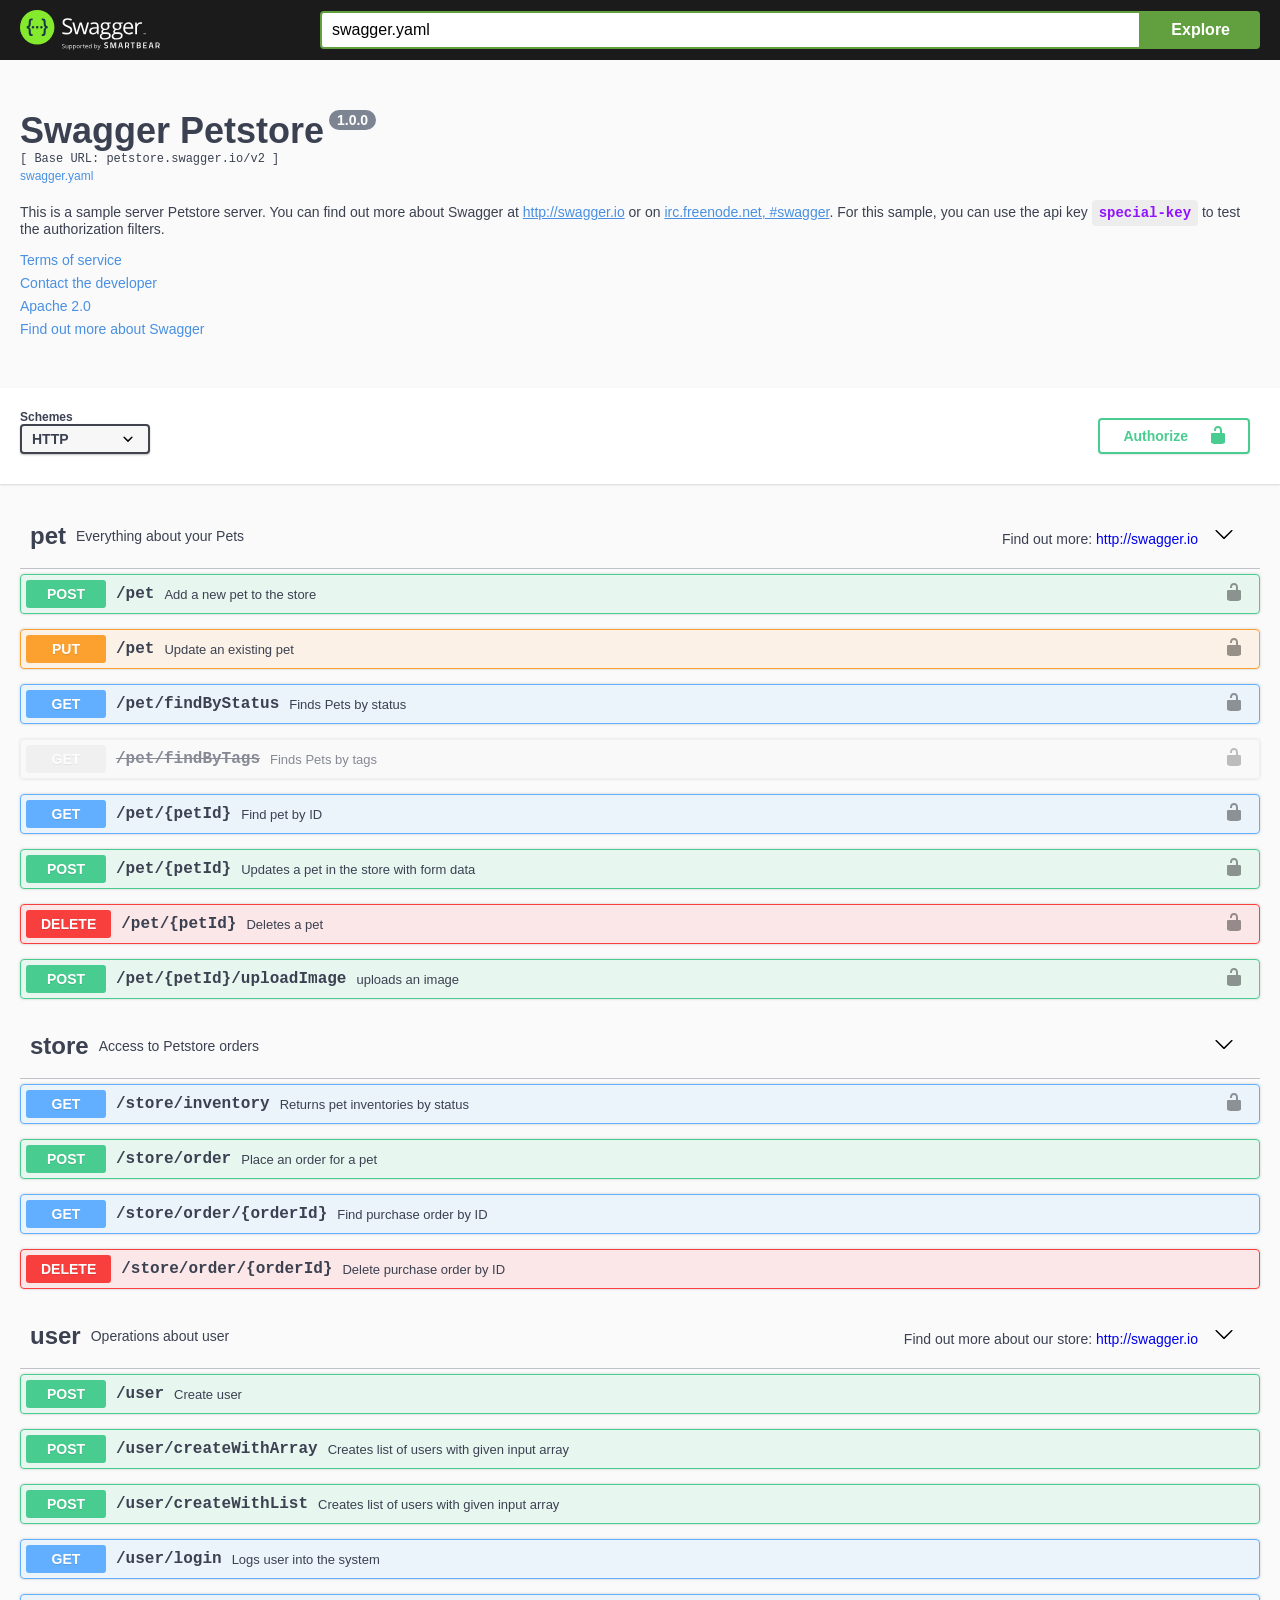
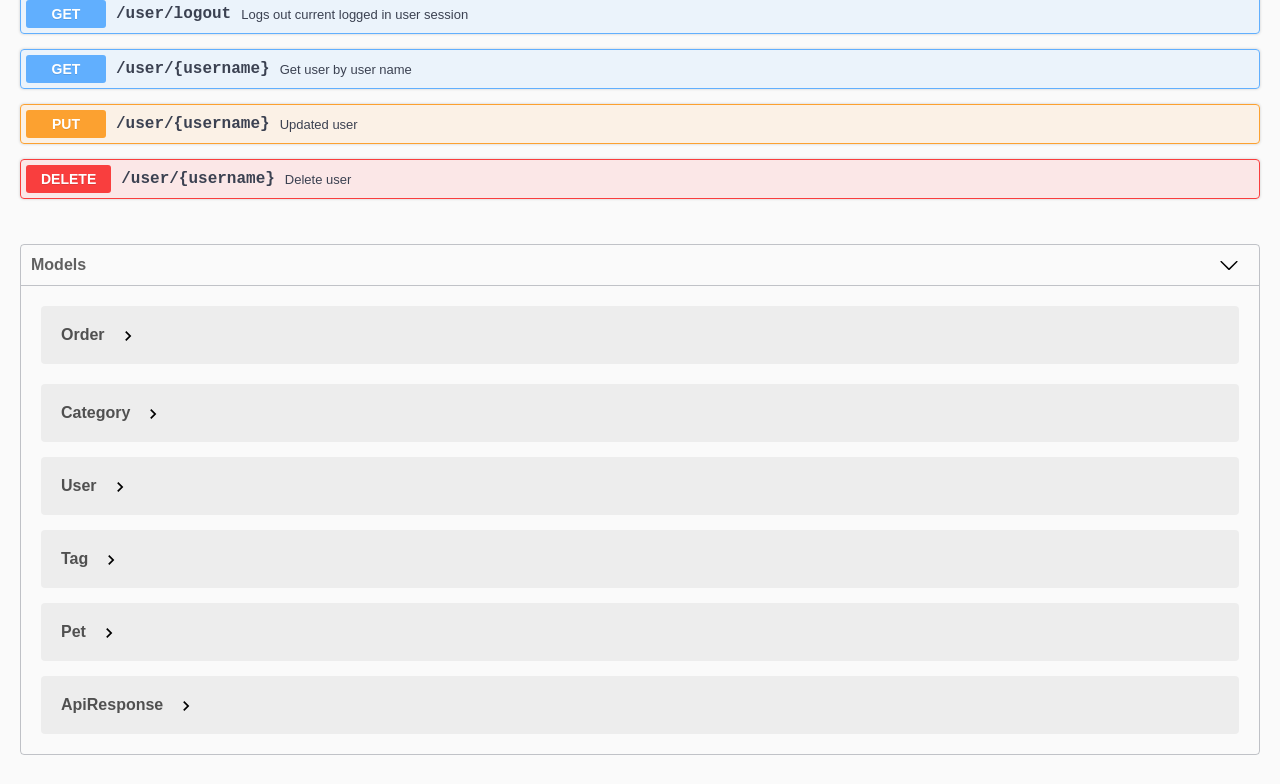
==== swagger.html @ 3924d094 "add Swagger" ====
<!-- HTML for static distribution bundle build -->
<!DOCTYPE html>
<html lang="ru">
  <head>
    <meta charset="UTF-8">
    <title>Experts Project API documentation</title>
    <link rel="stylesheet" type="text/css" href="./swagger/swagger-ui.css" >
    <link rel="icon" type="image/png" href="./swagger/favicon-32x32.png" sizes="32x32" />
    <link rel="icon" type="image/png" href="./swagger/favicon-16x16.png" sizes="16x16" />
    <style>
      html
      {
        box-sizing: border-box;
        overflow: -moz-scrollbars-vertical;
        overflow-y: scroll;
      }

      *,
      *:before,
      *:after
      {
        box-sizing: inherit;
      }

      body
      {
        margin:0;
        background: #fafafa;
      }
    </style>
  </head>

  <body>
    <div id="swagger-ui"></div>

    <script src="./swagger/swagger-ui-bundle.js"> </script>
    <script src="./swagger/swagger-ui-standalone-preset.js"> </script>
    <script>
    window.onload = function() {
      // Begin Swagger UI call region
      const ui = SwaggerUIBundle({
        url: "swagger.yaml",
        dom_id: '#swagger-ui',
        deepLinking: true,
        presets: [
          SwaggerUIBundle.presets.apis,
          SwaggerUIStandalonePreset
        ],
        plugins: [
          SwaggerUIBundle.plugins.DownloadUrl
        ],
        layout: "StandaloneLayout"
      })
      // End Swagger UI call region

      window.ui = ui
    }
  </script>
  </body>
</html>
---- swagger/swagger-ui.css ----
.swagger-ui{
  /*! normalize.css v7.0.0 | MIT License | github.com/necolas/normalize.css */font-family:sans-serif;color:#3b4151}.swagger-ui html{line-height:1.15;-ms-text-size-adjust:100%;-webkit-text-size-adjust:100%}.swagger-ui body{margin:0}.swagger-ui article,.swagger-ui aside,.swagger-ui footer,.swagger-ui header,.swagger-ui nav,.swagger-ui section{display:block}.swagger-ui h1{font-size:2em;margin:.67em 0}.swagger-ui figcaption,.swagger-ui figure,.swagger-ui main{display:block}.swagger-ui figure{margin:1em 40px}.swagger-ui hr{box-sizing:content-box;height:0;overflow:visible}.swagger-ui pre{font-family:monospace,monospace;font-size:1em}.swagger-ui a{background-color:transparent;-webkit-text-decoration-skip:objects}.swagger-ui abbr[title]{border-bottom:none;text-decoration:underline;-webkit-text-decoration:underline dotted;text-decoration:underline dotted}.swagger-ui b,.swagger-ui strong{font-weight:inherit;font-weight:bolder}.swagger-ui code,.swagger-ui kbd,.swagger-ui samp{font-family:monospace,monospace;font-size:1em}.swagger-ui dfn{font-style:italic}.swagger-ui mark{background-color:#ff0;color:#000}.swagger-ui small{font-size:80%}.swagger-ui sub,.swagger-ui sup{font-size:75%;line-height:0;position:relative;vertical-align:baseline}.swagger-ui sub{bottom:-.25em}.swagger-ui sup{top:-.5em}.swagger-ui audio,.swagger-ui video{display:inline-block}.swagger-ui audio:not([controls]){display:none;height:0}.swagger-ui img{border-style:none}.swagger-ui svg:not(:root){overflow:hidden}.swagger-ui button,.swagger-ui input,.swagger-ui optgroup,.swagger-ui select,.swagger-ui textarea{font-family:sans-serif;font-size:100%;line-height:1.15;margin:0}.swagger-ui button,.swagger-ui input{overflow:visible}.swagger-ui button,.swagger-ui select{text-transform:none}.swagger-ui [type=reset],.swagger-ui [type=submit],.swagger-ui button,.swagger-ui html [type=button]{-webkit-appearance:button}.swagger-ui [type=button]::-moz-focus-inner,.swagger-ui [type=reset]::-moz-focus-inner,.swagger-ui [type=submit]::-moz-focus-inner,.swagger-ui button::-moz-focus-inner{border-style:none;padding:0}.swagger-ui [type=button]:-moz-focusring,.swagger-ui [type=reset]:-moz-focusring,.swagger-ui [type=submit]:-moz-focusring,.swagger-ui button:-moz-focusring{outline:1px dotted ButtonText}.swagger-ui fieldset{padding:.35em .75em .625em}.swagger-ui legend{box-sizing:border-box;color:inherit;display:table;max-width:100%;padding:0;white-space:normal}.swagger-ui progress{display:inline-block;vertical-align:baseline}.swagger-ui textarea{overflow:auto}.swagger-ui [type=checkbox],.swagger-ui [type=radio]{box-sizing:border-box;padding:0}.swagger-ui [type=number]::-webkit-inner-spin-button,.swagger-ui [type=number]::-webkit-outer-spin-button{height:auto}.swagger-ui [type=search]{-webkit-appearance:textfield;outline-offset:-2px}.swagger-ui [type=search]::-webkit-search-cancel-button,.swagger-ui [type=search]::-webkit-search-decoration{-webkit-appearance:none}.swagger-ui ::-webkit-file-upload-button{-webkit-appearance:button;font:inherit}.swagger-ui details,.swagger-ui menu{display:block}.swagger-ui summary{display:list-item}.swagger-ui canvas{display:inline-block}.swagger-ui template{display:none}.swagger-ui [hidden]{display:none}.swagger-ui .debug *{outline:1px solid gold}.swagger-ui .debug-white *{outline:1px solid #fff}.swagger-ui .debug-black *{outline:1px solid #000}.swagger-ui .debug-grid{background:transparent url([data-uri]) repeat 0 0}.swagger-ui .debug-grid-16{background:transparent url([data-uri]) repeat 0 0}.swagger-ui .debug-grid-8-solid{background:#fff url([data-uri]) repeat 0 0}.swagger-ui .debug-grid-16-solid{background:#fff url([data-uri]) repeat 0 0}.swagger-ui .border-box,.swagger-ui a,.swagger-ui article,.swagger-ui body,.swagger-ui code,.swagger-ui dd,.swagger-ui div,.swagger-ui dl,.swagger-ui dt,.swagger-ui fieldset,.swagger-ui footer,.swagger-ui form,.swagger-ui h1,.swagger-ui h2,.swagger-ui h3,.swagger-ui h4,.swagger-ui h5,.swagger-ui h6,.swagger-ui header,.swagger-ui html,.swagger-ui input[type=email],.swagger-ui input[type=number],.swagger-ui input[type=password],.swagger-ui input[type=tel],.swagger-ui input[type=text],.swagger-ui input[type=url],.swagger-ui legend,.swagger-ui li,.swagger-ui main,.swagger-ui ol,.swagger-ui p,.swagger-ui pre,.swagger-ui section,.swagger-ui table,.swagger-ui td,.swagger-ui textarea,.swagger-ui th,.swagger-ui tr,.swagger-ui ul{box-sizing:border-box}.swagger-ui .aspect-ratio{height:0;position:relative}.swagger-ui .aspect-ratio--16x9{padding-bottom:56.25%}.swagger-ui .aspect-ratio--9x16{padding-bottom:177.77%}.swagger-ui .aspect-ratio--4x3{padding-bottom:75%}.swagger-ui .aspect-ratio--3x4{padding-bottom:133.33%}.swagger-ui .aspect-ratio--6x4{padding-bottom:66.6%}.swagger-ui .aspect-ratio--4x6{padding-bottom:150%}.swagger-ui .aspect-ratio--8x5{padding-bottom:62.5%}.swagger-ui .aspect-ratio--5x8{padding-bottom:160%}.swagger-ui .aspect-ratio--7x5{padding-bottom:71.42%}.swagger-ui .aspect-ratio--5x7{padding-bottom:140%}.swagger-ui .aspect-ratio--1x1{padding-bottom:100%}.swagger-ui .aspect-ratio--object{position:absolute;top:0;right:0;bottom:0;left:0;width:100%;height:100%;z-index:100}@media screen and (min-width:30em){.swagger-ui .aspect-ratio-ns{height:0;position:relative}.swagger-ui .aspect-ratio--16x9-ns{padding-bottom:56.25%}.swagger-ui .aspect-ratio--9x16-ns{padding-bottom:177.77%}.swagger-ui .aspect-ratio--4x3-ns{padding-bottom:75%}.swagger-ui .aspect-ratio--3x4-ns{padding-bottom:133.33%}.swagger-ui .aspect-ratio--6x4-ns{padding-bottom:66.6%}.swagger-ui .aspect-ratio--4x6-ns{padding-bottom:150%}.swagger-ui .aspect-ratio--8x5-ns{padding-bottom:62.5%}.swagger-ui .aspect-ratio--5x8-ns{padding-bottom:160%}.swagger-ui .aspect-ratio--7x5-ns{padding-bottom:71.42%}.swagger-ui .aspect-ratio--5x7-ns{padding-bottom:140%}.swagger-ui .aspect-ratio--1x1-ns{padding-bottom:100%}.swagger-ui .aspect-ratio--object-ns{position:absolute;top:0;right:0;bottom:0;left:0;width:100%;height:100%;z-index:100}}@media screen and (min-width:30em) and (max-width:60em){.swagger-ui .aspect-ratio-m{height:0;position:relative}.swagger-ui .aspect-ratio--16x9-m{padding-bottom:56.25%}.swagger-ui .aspect-ratio--9x16-m{padding-bottom:177.77%}.swagger-ui .aspect-ratio--4x3-m{padding-bottom:75%}.swagger-ui .aspect-ratio--3x4-m{padding-bottom:133.33%}.swagger-ui .aspect-ratio--6x4-m{padding-bottom:66.6%}.swagger-ui .aspect-ratio--4x6-m{padding-bottom:150%}.swagger-ui .aspect-ratio--8x5-m{padding-bottom:62.5%}.swagger-ui .aspect-ratio--5x8-m{padding-bottom:160%}.swagger-ui .aspect-ratio--7x5-m{padding-bottom:71.42%}.swagger-ui .aspect-ratio--5x7-m{padding-bottom:140%}.swagger-ui .aspect-ratio--1x1-m{padding-bottom:100%}.swagger-ui .aspect-ratio--object-m{position:absolute;top:0;right:0;bottom:0;left:0;width:100%;height:100%;z-index:100}}@media screen and (min-width:60em){.swagger-ui .aspect-ratio-l{height:0;position:relative}.swagger-ui .aspect-ratio--16x9-l{padding-bottom:56.25%}.swagger-ui .aspect-ratio--9x16-l{padding-bottom:177.77%}.swagger-ui .aspect-ratio--4x3-l{padding-bottom:75%}.swagger-ui .aspect-ratio--3x4-l{padding-bottom:133.33%}.swagger-ui .aspect-ratio--6x4-l{padding-bottom:66.6%}.swagger-ui .aspect-ratio--4x6-l{padding-bottom:150%}.swagger-ui .aspect-ratio--8x5-l{padding-bottom:62.5%}.swagger-ui .aspect-ratio--5x8-l{padding-bottom:160%}.swagger-ui .aspect-ratio--7x5-l{padding-bottom:71.42%}.swagger-ui .aspect-ratio--5x7-l{padding-bottom:140%}.swagger-ui .aspect-ratio--1x1-l{padding-bottom:100%}.swagger-ui .aspect-ratio--object-l{position:absolute;top:0;right:0;bottom:0;left:0;width:100%;height:100%;z-index:100}}.swagger-ui img{max-width:100%}.swagger-ui .cover{background-size:cover!important}.swagger-ui .contain{background-size:contain!important}@media screen and (min-width:30em){.swagger-ui .cover-ns{background-size:cover!important}.swagger-ui .contain-ns{background-size:contain!important}}@media screen and (min-width:30em) and (max-width:60em){.swagger-ui .cover-m{background-size:cover!important}.swagger-ui .contain-m{background-size:contain!important}}@media screen and (min-width:60em){.swagger-ui .cover-l{background-size:cover!important}.swagger-ui .contain-l{background-size:contain!important}}.swagger-ui .bg-center{background-repeat:no-repeat;background-position:50%}.swagger-ui .bg-top{background-repeat:no-repeat;background-position:top}.swagger-ui .bg-right{background-repeat:no-repeat;background-position:100%}.swagger-ui .bg-bottom{background-repeat:no-repeat;background-position:bottom}.swagger-ui .bg-left{background-repeat:no-repeat;background-position:0}@media screen and (min-width:30em){.swagger-ui .bg-center-ns{background-repeat:no-repeat;background-position:50%}.swagger-ui .bg-top-ns{background-repeat:no-repeat;background-position:top}.swagger-ui .bg-right-ns{background-repeat:no-repeat;background-position:100%}.swagger-ui .bg-bottom-ns{background-repeat:no-repeat;background-position:bottom}.swagger-ui .bg-left-ns{background-repeat:no-repeat;background-position:0}}@media screen and (min-width:30em) and (max-width:60em){.swagger-ui .bg-center-m{background-repeat:no-repeat;background-position:50%}.swagger-ui .bg-top-m{background-repeat:no-repeat;background-position:top}.swagger-ui .bg-right-m{background-repeat:no-repeat;background-position:100%}.swagger-ui .bg-bottom-m{background-repeat:no-repeat;background-position:bottom}.swagger-ui .bg-left-m{background-repeat:no-repeat;background-position:0}}@media screen and (min-width:60em){.swagger-ui .bg-center-l{background-repeat:no-repeat;background-position:50%}.swagger-ui .bg-top-l{background-repeat:no-repeat;background-position:top}.swagger-ui .bg-right-l{background-repeat:no-repeat;background-position:100%}.swagger-ui .bg-bottom-l{background-repeat:no-repeat;background-position:bottom}.swagger-ui .bg-left-l{background-repeat:no-repeat;background-position:0}}.swagger-ui .outline{outline:1px solid}.swagger-ui .outline-transparent{outline:1px solid transparent}.swagger-ui .outline-0{outline:0}@media screen and (min-width:30em){.swagger-ui .outline-ns{outline:1px solid}.swagger-ui .outline-transparent-ns{outline:1px solid transparent}.swagger-ui .outline-0-ns{outline:0}}@media screen and (min-width:30em) and (max-width:60em){.swagger-ui .outline-m{outline:1px solid}.swagger-ui .outline-transparent-m{outline:1px solid transparent}.swagger-ui .outline-0-m{outline:0}}@media screen and (min-width:60em){.swagger-ui .outline-l{outline:1px solid}.swagger-ui .outline-transparent-l{outline:1px solid transparent}.swagger-ui .outline-0-l{outline:0}}.swagger-ui .ba{border-style:solid;border-width:1px}.swagger-ui .bt{border-top-style:solid;border-top-width:1px}.swagger-ui .br{border-right-style:solid;border-right-width:1px}.swagger-ui .bb{border-bottom-style:solid;border-bottom-width:1px}.swagger-ui .bl{border-left-style:solid;border-left-width:1px}.swagger-ui .bn{border-style:none;border-width:0}@media screen and (min-width:30em){.swagger-ui .ba-ns{border-style:solid;border-width:1px}.swagger-ui .bt-ns{border-top-style:solid;border-top-width:1px}.swagger-ui .br-ns{border-right-style:solid;border-right-width:1px}.swagger-ui .bb-ns{border-bottom-style:solid;border-bottom-width:1px}.swagger-ui .bl-ns{border-left-style:solid;border-left-width:1px}.swagger-ui .bn-ns{border-style:none;border-width:0}}@media screen and (min-width:30em) and (max-width:60em){.swagger-ui .ba-m{border-style:solid;border-width:1px}.swagger-ui .bt-m{border-top-style:solid;border-top-width:1px}.swagger-ui .br-m{border-right-style:solid;border-right-width:1px}.swagger-ui .bb-m{border-bottom-style:solid;border-bottom-width:1px}.swagger-ui .bl-m{border-left-style:solid;border-left-width:1px}.swagger-ui .bn-m{border-style:none;border-width:0}}@media screen and (min-width:60em){.swagger-ui .ba-l{border-style:solid;border-width:1px}.swagger-ui .bt-l{border-top-style:solid;border-top-width:1px}.swagger-ui .br-l{border-right-style:solid;border-right-width:1px}.swagger-ui .bb-l{border-bottom-style:solid;border-bottom-width:1px}.swagger-ui .bl-l{border-left-style:solid;border-left-width:1px}.swagger-ui .bn-l{border-style:none;border-width:0}}.swagger-ui .b--black{border-color:#000}.swagger-ui .b--near-black{border-color:#111}.swagger-ui .b--dark-gray{border-color:#333}.swagger-ui .b--mid-gray{border-color:#555}.swagger-ui .b--gray{border-color:#777}.swagger-ui .b--silver{border-color:#999}.swagger-ui .b--light-silver{border-color:#aaa}.swagger-ui .b--moon-gray{border-color:#ccc}.swagger-ui .b--light-gray{border-color:#eee}.swagger-ui .b--near-white{border-color:#f4f4f4}.swagger-ui .b--white{border-color:#fff}.swagger-ui .b--white-90{border-color:hsla(0,0%,100%,.9)}.swagger-ui .b--white-80{border-color:hsla(0,0%,100%,.8)}.swagger-ui .b--white-70{border-color:hsla(0,0%,100%,.7)}.swagger-ui .b--white-60{border-color:hsla(0,0%,100%,.6)}.swagger-ui .b--white-50{border-color:hsla(0,0%,100%,.5)}.swagger-ui .b--white-40{border-color:hsla(0,0%,100%,.4)}.swagger-ui .b--white-30{border-color:hsla(0,0%,100%,.3)}.swagger-ui .b--white-20{border-color:hsla(0,0%,100%,.2)}.swagger-ui .b--white-10{border-color:hsla(0,0%,100%,.1)}.swagger-ui .b--white-05{border-color:hsla(0,0%,100%,.05)}.swagger-ui .b--white-025{border-color:hsla(0,0%,100%,.025)}.swagger-ui .b--white-0125{border-color:hsla(0,0%,100%,.0125)}.swagger-ui .b--black-90{border-color:rgba(0,0,0,.9)}.swagger-ui .b--black-80{border-color:rgba(0,0,0,.8)}.swagger-ui .b--black-70{border-color:rgba(0,0,0,.7)}.swagger-ui .b--black-60{border-color:rgba(0,0,0,.6)}.swagger-ui .b--black-50{border-color:rgba(0,0,0,.5)}.swagger-ui .b--black-40{border-color:rgba(0,0,0,.4)}.swagger-ui .b--black-30{border-color:rgba(0,0,0,.3)}.swagger-ui .b--black-20{border-color:rgba(0,0,0,.2)}.swagger-ui .b--black-10{border-color:rgba(0,0,0,.1)}.swagger-ui .b--black-05{border-color:rgba(0,0,0,.05)}.swagger-ui .b--black-025{border-color:rgba(0,0,0,.025)}.swagger-ui .b--black-0125{border-color:rgba(0,0,0,.0125)}.swagger-ui .b--dark-red{border-color:#e7040f}.swagger-ui .b--red{border-color:#ff4136}.swagger-ui .b--light-red{border-color:#ff725c}.swagger-ui .b--orange{border-color:#ff6300}.swagger-ui .b--gold{border-color:#ffb700}.swagger-ui .b--yellow{border-color:gold}.swagger-ui .b--light-yellow{border-color:#fbf1a9}.swagger-ui .b--purple{border-color:#5e2ca5}.swagger-ui .b--light-purple{border-color:#a463f2}.swagger-ui .b--dark-pink{border-color:#d5008f}.swagger-ui .b--hot-pink{border-color:#ff41b4}.swagger-ui .b--pink{border-color:#ff80cc}.swagger-ui .b--light-pink{border-color:#ffa3d7}.swagger-ui .b--dark-green{border-color:#137752}.swagger-ui .b--green{border-color:#19a974}.swagger-ui .b--light-green{border-color:#9eebcf}.swagger-ui .b--navy{border-color:#001b44}.swagger-ui .b--dark-blue{border-color:#00449e}.swagger-ui .b--blue{border-color:#357edd}.swagger-ui .b--light-blue{border-color:#96ccff}.swagger-ui .b--lightest-blue{border-color:#cdecff}.swagger-ui .b--washed-blue{border-color:#f6fffe}.swagger-ui .b--washed-green{border-color:#e8fdf5}.swagger-ui .b--washed-yellow{border-color:#fffceb}.swagger-ui .b--washed-red{border-color:#ffdfdf}.swagger-ui .b--transparent{border-color:transparent}.swagger-ui .b--inherit{border-color:inherit}.swagger-ui .br0{border-radius:0}.swagger-ui .br1{border-radius:.125rem}.swagger-ui .br2{border-radius:.25rem}.swagger-ui .br3{border-radius:.5rem}.swagger-ui .br4{border-radius:1rem}.swagger-ui .br-100{border-radius:100%}.swagger-ui .br-pill{border-radius:9999px}.swagger-ui .br--bottom{border-top-left-radius:0;border-top-right-radius:0}.swagger-ui .br--top{border-bottom-left-radius:0;border-bottom-right-radius:0}.swagger-ui .br--right{border-top-left-radius:0;border-bottom-left-radius:0}.swagger-ui .br--left{border-top-right-radius:0;border-bottom-right-radius:0}@media screen and (min-width:30em){.swagger-ui .br0-ns{border-radius:0}.swagger-ui .br1-ns{border-radius:.125rem}.swagger-ui .br2-ns{border-radius:.25rem}.swagger-ui .br3-ns{border-radius:.5rem}.swagger-ui .br4-ns{border-radius:1rem}.swagger-ui .br-100-ns{border-radius:100%}.swagger-ui .br-pill-ns{border-radius:9999px}.swagger-ui .br--bottom-ns{border-top-left-radius:0;border-top-right-radius:0}.swagger-ui .br--top-ns{border-bottom-left-radius:0;border-bottom-right-radius:0}.swagger-ui .br--right-ns{border-top-left-radius:0;border-bottom-left-radius:0}.swagger-ui .br--left-ns{border-top-right-radius:0;border-bottom-right-radius:0}}@media screen and (min-width:30em) and (max-width:60em){.swagger-ui .br0-m{border-radius:0}.swagger-ui .br1-m{border-radius:.125rem}.swagger-ui .br2-m{border-radius:.25rem}.swagger-ui .br3-m{border-radius:.5rem}.swagger-ui .br4-m{border-radius:1rem}.swagger-ui .br-100-m{border-radius:100%}.swagger-ui .br-pill-m{border-radius:9999px}.swagger-ui .br--bottom-m{border-top-left-radius:0;border-top-right-radius:0}.swagger-ui .br--top-m{border-bottom-left-radius:0;border-bottom-right-radius:0}.swagger-ui .br--right-m{border-top-left-radius:0;border-bottom-left-radius:0}.swagger-ui .br--left-m{border-top-right-radius:0;border-bottom-right-radius:0}}@media screen and (min-width:60em){.swagger-ui .br0-l{border-radius:0}.swagger-ui .br1-l{border-radius:.125rem}.swagger-ui .br2-l{border-radius:.25rem}.swagger-ui .br3-l{border-radius:.5rem}.swagger-ui .br4-l{border-radius:1rem}.swagger-ui .br-100-l{border-radius:100%}.swagger-ui .br-pill-l{border-radius:9999px}.swagger-ui .br--bottom-l{border-top-left-radius:0;border-top-right-radius:0}.swagger-ui .br--top-l{border-bottom-left-radius:0;border-bottom-right-radius:0}.swagger-ui .br--right-l{border-top-left-radius:0;border-bottom-left-radius:0}.swagger-ui .br--left-l{border-top-right-radius:0;border-bottom-right-radius:0}}.swagger-ui .b--dotted{border-style:dotted}.swagger-ui .b--dashed{border-style:dashed}.swagger-ui .b--solid{border-style:solid}.swagger-ui .b--none{border-style:none}@media screen and (min-width:30em){.swagger-ui .b--dotted-ns{border-style:dotted}.swagger-ui .b--dashed-ns{border-style:dashed}.swagger-ui .b--solid-ns{border-style:solid}.swagger-ui .b--none-ns{border-style:none}}@media screen and (min-width:30em) and (max-width:60em){.swagger-ui .b--dotted-m{border-style:dotted}.swagger-ui .b--dashed-m{border-style:dashed}.swagger-ui .b--solid-m{border-style:solid}.swagger-ui .b--none-m{border-style:none}}@media screen and (min-width:60em){.swagger-ui .b--dotted-l{border-style:dotted}.swagger-ui .b--dashed-l{border-style:dashed}.swagger-ui .b--solid-l{border-style:solid}.swagger-ui .b--none-l{border-style:none}}.swagger-ui .bw0{border-width:0}.swagger-ui .bw1{border-width:.125rem}.swagger-ui .bw2{border-width:.25rem}.swagger-ui .bw3{border-width:.5rem}.swagger-ui .bw4{border-width:1rem}.swagger-ui .bw5{border-width:2rem}.swagger-ui .bt-0{border-top-width:0}.swagger-ui .br-0{border-right-width:0}.swagger-ui .bb-0{border-bottom-width:0}.swagger-ui .bl-0{border-left-width:0}@media screen and (min-width:30em){.swagger-ui .bw0-ns{border-width:0}.swagger-ui .bw1-ns{border-width:.125rem}.swagger-ui .bw2-ns{border-width:.25rem}.swagger-ui .bw3-ns{border-width:.5rem}.swagger-ui .bw4-ns{border-width:1rem}.swagger-ui .bw5-ns{border-width:2rem}.swagger-ui .bt-0-ns{border-top-width:0}.swagger-ui .br-0-ns{border-right-width:0}.swagger-ui .bb-0-ns{border-bottom-width:0}.swagger-ui .bl-0-ns{border-left-width:0}}@media screen and (min-width:30em) and (max-width:60em){.swagger-ui .bw0-m{border-width:0}.swagger-ui .bw1-m{border-width:.125rem}.swagger-ui .bw2-m{border-width:.25rem}.swagger-ui .bw3-m{border-width:.5rem}.swagger-ui .bw4-m{border-width:1rem}.swagger-ui .bw5-m{border-width:2rem}.swagger-ui .bt-0-m{border-top-width:0}.swagger-ui .br-0-m{border-right-width:0}.swagger-ui .bb-0-m{border-bottom-width:0}.swagger-ui .bl-0-m{border-left-width:0}}@media screen and (min-width:60em){.swagger-ui .bw0-l{border-width:0}.swagger-ui .bw1-l{border-width:.125rem}.swagger-ui .bw2-l{border-width:.25rem}.swagger-ui .bw3-l{border-width:.5rem}.swagger-ui .bw4-l{border-width:1rem}.swagger-ui .bw5-l{border-width:2rem}.swagger-ui .bt-0-l{border-top-width:0}.swagger-ui .br-0-l{border-right-width:0}.swagger-ui .bb-0-l{border-bottom-width:0}.swagger-ui .bl-0-l{border-left-width:0}}.swagger-ui .shadow-1{box-shadow:0 0 4px 2px rgba(0,0,0,.2)}.swagger-ui .shadow-2{box-shadow:0 0 8px 2px rgba(0,0,0,.2)}.swagger-ui .shadow-3{box-shadow:2px 2px 4px 2px rgba(0,0,0,.2)}.swagger-ui .shadow-4{box-shadow:2px 2px 8px 0 rgba(0,0,0,.2)}.swagger-ui .shadow-5{box-shadow:4px 4px 8px 0 rgba(0,0,0,.2)}@media screen and (min-width:30em){.swagger-ui .shadow-1-ns{box-shadow:0 0 4px 2px rgba(0,0,0,.2)}.swagger-ui .shadow-2-ns{box-shadow:0 0 8px 2px rgba(0,0,0,.2)}.swagger-ui .shadow-3-ns{box-shadow:2px 2px 4px 2px rgba(0,0,0,.2)}.swagger-ui .shadow-4-ns{box-shadow:2px 2px 8px 0 rgba(0,0,0,.2)}.swagger-ui .shadow-5-ns{box-shadow:4px 4px 8px 0 rgba(0,0,0,.2)}}@media screen and (min-width:30em) and (max-width:60em){.swagger-ui .shadow-1-m{box-shadow:0 0 4px 2px rgba(0,0,0,.2)}.swagger-ui .shadow-2-m{box-shadow:0 0 8px 2px rgba(0,0,0,.2)}.swagger-ui .shadow-3-m{box-shadow:2px 2px 4px 2px rgba(0,0,0,.2)}.swagger-ui .shadow-4-m{box-shadow:2px 2px 8px 0 rgba(0,0,0,.2)}.swagger-ui .shadow-5-m{box-shadow:4px 4px 8px 0 rgba(0,0,0,.2)}}@media screen and (min-width:60em){.swagger-ui .shadow-1-l{box-shadow:0 0 4px 2px rgba(0,0,0,.2)}.swagger-ui .shadow-2-l{box-shadow:0 0 8px 2px rgba(0,0,0,.2)}.swagger-ui .shadow-3-l{box-shadow:2px 2px 4px 2px rgba(0,0,0,.2)}.swagger-ui .shadow-4-l{box-shadow:2px 2px 8px 0 rgba(0,0,0,.2)}.swagger-ui .shadow-5-l{box-shadow:4px 4px 8px 0 rgba(0,0,0,.2)}}.swagger-ui .pre{overflow-x:auto;overflow-y:hidden;overflow:scroll}.swagger-ui .top-0{top:0}.swagger-ui .right-0{right:0}.swagger-ui .bottom-0{bottom:0}.swagger-ui .left-0{left:0}.swagger-ui .top-1{top:1rem}.swagger-ui .right-1{right:1rem}.swagger-ui .bottom-1{bottom:1rem}.swagger-ui .left-1{left:1rem}.swagger-ui .top-2{top:2rem}.swagger-ui .right-2{right:2rem}.swagger-ui .bottom-2{bottom:2rem}.swagger-ui .left-2{left:2rem}.swagger-ui .top--1{top:-1rem}.swagger-ui .right--1{right:-1rem}.swagger-ui .bottom--1{bottom:-1rem}.swagger-ui .left--1{left:-1rem}.swagger-ui .top--2{top:-2rem}.swagger-ui .right--2{right:-2rem}.swagger-ui .bottom--2{bottom:-2rem}.swagger-ui .left--2{left:-2rem}.swagger-ui .absolute--fill{top:0;right:0;bottom:0;left:0}@media screen and (min-width:30em){.swagger-ui .top-0-ns{top:0}.swagger-ui .left-0-ns{left:0}.swagger-ui .right-0-ns{right:0}.swagger-ui .bottom-0-ns{bottom:0}.swagger-ui .top-1-ns{top:1rem}.swagger-ui .left-1-ns{left:1rem}.swagger-ui .right-1-ns{right:1rem}.swagger-ui .bottom-1-ns{bottom:1rem}.swagger-ui .top-2-ns{top:2rem}.swagger-ui .left-2-ns{left:2rem}.swagger-ui .right-2-ns{right:2rem}.swagger-ui .bottom-2-ns{bottom:2rem}.swagger-ui .top--1-ns{top:-1rem}.swagger-ui .right--1-ns{right:-1rem}.swagger-ui .bottom--1-ns{bottom:-1rem}.swagger-ui .left--1-ns{left:-1rem}.swagger-ui .top--2-ns{top:-2rem}.swagger-ui .right--2-ns{right:-2rem}.swagger-ui .bottom--2-ns{bottom:-2rem}.swagger-ui .left--2-ns{left:-2rem}.swagger-ui .absolute--fill-ns{top:0;right:0;bottom:0;left:0}}@media screen and (min-width:30em) and (max-width:60em){.swagger-ui .top-0-m{top:0}.swagger-ui .left-0-m{left:0}.swagger-ui .right-0-m{right:0}.swagger-ui .bottom-0-m{bottom:0}.swagger-ui .top-1-m{top:1rem}.swagger-ui .left-1-m{left:1rem}.swagger-ui .right-1-m{right:1rem}.swagger-ui .bottom-1-m{bottom:1rem}.swagger-ui .top-2-m{top:2rem}.swagger-ui .left-2-m{left:2rem}.swagger-ui .right-2-m{right:2rem}.swagger-ui .bottom-2-m{bottom:2rem}.swagger-ui .top--1-m{top:-1rem}.swagger-ui .right--1-m{right:-1rem}.swagger-ui .bottom--1-m{bottom:-1rem}.swagger-ui .left--1-m{left:-1rem}.swagger-ui .top--2-m{top:-2rem}.swagger-ui .right--2-m{right:-2rem}.swagger-ui .bottom--2-m{bottom:-2rem}.swagger-ui .left--2-m{left:-2rem}.swagger-ui .absolute--fill-m{top:0;right:0;bottom:0;left:0}}@media screen and (min-width:60em){.swagger-ui .top-0-l{top:0}.swagger-ui .left-0-l{left:0}.swagger-ui .right-0-l{right:0}.swagger-ui .bottom-0-l{bottom:0}.swagger-ui .top-1-l{top:1rem}.swagger-ui .left-1-l{left:1rem}.swagger-ui .right-1-l{right:1rem}.swagger-ui .bottom-1-l{bottom:1rem}.swagger-ui .top-2-l{top:2rem}.swagger-ui .left-2-l{left:2rem}.swagger-ui .right-2-l{right:2rem}.swagger-ui .bottom-2-l{bottom:2rem}.swagger-ui .top--1-l{top:-1rem}.swagger-ui .right--1-l{right:-1rem}.swagger-ui .bottom--1-l{bottom:-1rem}.swagger-ui .left--1-l{left:-1rem}.swagger-ui .top--2-l{top:-2rem}.swagger-ui .right--2-l{right:-2rem}.swagger-ui .bottom--2-l{bottom:-2rem}.swagger-ui .left--2-l{left:-2rem}.swagger-ui .absolute--fill-l{top:0;right:0;bottom:0;left:0}}.swagger-ui .cf:after,.swagger-ui .cf:before{content:" ";display:table}.swagger-ui .cf:after{clear:both}.swagger-ui .cf{*zoom:1}.swagger-ui .cl{clear:left}.swagger-ui .cr{clear:right}.swagger-ui .cb{clear:both}.swagger-ui .cn{clear:none}@media screen and (min-width:30em){.swagger-ui .cl-ns{clear:left}.swagger-ui .cr-ns{clear:right}.swagger-ui .cb-ns{clear:both}.swagger-ui .cn-ns{clear:none}}@media screen and (min-width:30em) and (max-width:60em){.swagger-ui .cl-m{clear:left}.swagger-ui .cr-m{clear:right}.swagger-ui .cb-m{clear:both}.swagger-ui .cn-m{clear:none}}@media screen and (min-width:60em){.swagger-ui .cl-l{clear:left}.swagger-ui .cr-l{clear:right}.swagger-ui .cb-l{clear:both}.swagger-ui .cn-l{clear:none}}.swagger-ui .flex{display:flex}.swagger-ui .inline-flex{display:inline-flex}.swagger-ui .flex-auto{flex:1 1 auto;min-width:0;min-height:0}.swagger-ui .flex-none{flex:none}.swagger-ui .flex-column{flex-direction:column}.swagger-ui .flex-row{flex-direction:row}.swagger-ui .flex-wrap{flex-wrap:wrap}.swagger-ui .flex-nowrap{flex-wrap:nowrap}.swagger-ui .flex-wrap-reverse{flex-wrap:wrap-reverse}.swagger-ui .flex-column-reverse{flex-direction:column-reverse}.swagger-ui .flex-row-reverse{flex-direction:row-reverse}.swagger-ui .items-start{align-items:flex-start}.swagger-ui .items-end{align-items:flex-end}.swagger-ui .items-center{align-items:center}.swagger-ui .items-baseline{align-items:baseline}.swagger-ui .items-stretch{align-items:stretch}.swagger-ui .self-start{align-self:flex-start}.swagger-ui .self-end{align-self:flex-end}.swagger-ui .self-center{align-self:center}.swagger-ui .self-baseline{align-self:baseline}.swagger-ui .self-stretch{align-self:stretch}.swagger-ui .justify-start{justify-content:flex-start}.swagger-ui .justify-end{justify-content:flex-end}.swagger-ui .justify-center{justify-content:center}.swagger-ui .justify-between{justify-content:space-between}.swagger-ui .justify-around{justify-content:space-around}.swagger-ui .content-start{align-content:flex-start}.swagger-ui .content-end{align-content:flex-end}.swagger-ui .content-center{align-content:center}.swagger-ui .content-between{align-content:space-between}.swagger-ui .content-around{align-content:space-around}.swagger-ui .content-stretch{align-content:stretch}.swagger-ui .order-0{order:0}.swagger-ui .order-1{order:1}.swagger-ui .order-2{order:2}.swagger-ui .order-3{order:3}.swagger-ui .order-4{order:4}.swagger-ui .order-5{order:5}.swagger-ui .order-6{order:6}.swagger-ui .order-7{order:7}.swagger-ui .order-8{order:8}.swagger-ui .order-last{order:99999}.swagger-ui .flex-grow-0{flex-grow:0}.swagger-ui .flex-grow-1{flex-grow:1}.swagger-ui .flex-shrink-0{flex-shrink:0}.swagger-ui .flex-shrink-1{flex-shrink:1}@media screen and (min-width:30em){.swagger-ui .flex-ns{display:flex}.swagger-ui .inline-flex-ns{display:inline-flex}.swagger-ui .flex-auto-ns{flex:1 1 auto;min-width:0;min-height:0}.swagger-ui .flex-none-ns{flex:none}.swagger-ui .flex-column-ns{flex-direction:column}.swagger-ui .flex-row-ns{flex-direction:row}.swagger-ui .flex-wrap-ns{flex-wrap:wrap}.swagger-ui .flex-nowrap-ns{flex-wrap:nowrap}.swagger-ui .flex-wrap-reverse-ns{flex-wrap:wrap-reverse}.swagger-ui .flex-column-reverse-ns{flex-direction:column-reverse}.swagger-ui .flex-row-reverse-ns{flex-direction:row-reverse}.swagger-ui .items-start-ns{align-items:flex-start}.swagger-ui .items-end-ns{align-items:flex-end}.swagger-ui .items-center-ns{align-items:center}.swagger-ui .items-baseline-ns{align-items:baseline}.swagger-ui .items-stretch-ns{align-items:stretch}.swagger-ui .self-start-ns{align-self:flex-start}.swagger-ui .self-end-ns{align-self:flex-end}.swagger-ui .self-center-ns{align-self:center}.swagger-ui .self-baseline-ns{align-self:baseline}.swagger-ui .self-stretch-ns{align-self:stretch}.swagger-ui .justify-start-ns{justify-content:flex-start}.swagger-ui .justify-end-ns{justify-content:flex-end}.swagger-ui .justify-center-ns{justify-content:center}.swagger-ui .justify-between-ns{justify-content:space-between}.swagger-ui .justify-around-ns{justify-content:space-around}.swagger-ui .content-start-ns{align-content:flex-start}.swagger-ui .content-end-ns{align-content:flex-end}.swagger-ui .content-center-ns{align-content:center}.swagger-ui .content-between-ns{align-content:space-between}.swagger-ui .content-around-ns{align-content:space-around}.swagger-ui .content-stretch-ns{align-content:stretch}.swagger-ui .order-0-ns{order:0}.swagger-ui .order-1-ns{order:1}.swagger-ui .order-2-ns{order:2}.swagger-ui .order-3-ns{order:3}.swagger-ui .order-4-ns{order:4}.swagger-ui .order-5-ns{order:5}.swagger-ui .order-6-ns{order:6}.swagger-ui .order-7-ns{order:7}.swagger-ui .order-8-ns{order:8}.swagger-ui .order-last-ns{order:99999}.swagger-ui .flex-grow-0-ns{flex-grow:0}.swagger-ui .flex-grow-1-ns{flex-grow:1}.swagger-ui .flex-shrink-0-ns{flex-shrink:0}.swagger-ui .flex-shrink-1-ns{flex-shrink:1}}@media screen and (min-width:30em) and (max-width:60em){.swagger-ui .flex-m{display:flex}.swagger-ui .inline-flex-m{display:inline-flex}.swagger-ui .flex-auto-m{flex:1 1 auto;min-width:0;min-height:0}.swagger-ui .flex-none-m{flex:none}.swagger-ui .flex-column-m{flex-direction:column}.swagger-ui .flex-row-m{flex-direction:row}.swagger-ui .flex-wrap-m{flex-wrap:wrap}.swagger-ui .flex-nowrap-m{flex-wrap:nowrap}.swagger-ui .flex-wrap-reverse-m{flex-wrap:wrap-reverse}.swagger-ui .flex-column-reverse-m{flex-direction:column-reverse}.swagger-ui .flex-row-reverse-m{flex-direction:row-reverse}.swagger-ui .items-start-m{align-items:flex-start}.swagger-ui .items-end-m{align-items:flex-end}.swagger-ui .items-center-m{align-items:center}.swagger-ui .items-baseline-m{align-items:baseline}.swagger-ui .items-stretch-m{align-items:stretch}.swagger-ui .self-start-m{align-self:flex-start}.swagger-ui .self-end-m{align-self:flex-end}.swagger-ui .self-center-m{align-self:center}.swagger-ui .self-baseline-m{align-self:baseline}.swagger-ui .self-stretch-m{align-self:stretch}.swagger-ui .justify-start-m{justify-content:flex-start}.swagger-ui .justify-end-m{justify-content:flex-end}.swagger-ui .justify-center-m{justify-content:center}.swagger-ui .justify-between-m{justify-content:space-between}.swagger-ui .justify-around-m{justify-content:space-around}.swagger-ui .content-start-m{align-content:flex-start}.swagger-ui .content-end-m{align-content:flex-end}.swagger-ui .content-center-m{align-content:center}.swagger-ui .content-between-m{align-content:space-between}.swagger-ui .content-around-m{align-content:space-around}.swagger-ui .content-stretch-m{align-content:stretch}.swagger-ui .order-0-m{order:0}.swagger-ui .order-1-m{order:1}.swagger-ui .order-2-m{order:2}.swagger-ui .order-3-m{order:3}.swagger-ui .order-4-m{order:4}.swagger-ui .order-5-m{order:5}.swagger-ui .order-6-m{order:6}.swagger-ui .order-7-m{order:7}.swagger-ui .order-8-m{order:8}.swagger-ui .order-last-m{order:99999}.swagger-ui .flex-grow-0-m{flex-grow:0}.swagger-ui .flex-grow-1-m{flex-grow:1}.swagger-ui .flex-shrink-0-m{flex-shrink:0}.swagger-ui .flex-shrink-1-m{flex-shrink:1}}@media screen and (min-width:60em){.swagger-ui .flex-l{display:flex}.swagger-ui .inline-flex-l{display:inline-flex}.swagger-ui .flex-auto-l{flex:1 1 auto;min-width:0;min-height:0}.swagger-ui .flex-none-l{flex:none}.swagger-ui .flex-column-l{flex-direction:column}.swagger-ui .flex-row-l{flex-direction:row}.swagger-ui .flex-wrap-l{flex-wrap:wrap}.swagger-ui .flex-nowrap-l{flex-wrap:nowrap}.swagger-ui .flex-wrap-reverse-l{flex-wrap:wrap-reverse}.swagger-ui .flex-column-reverse-l{flex-direction:column-reverse}.swagger-ui .flex-row-reverse-l{flex-direction:row-reverse}.swagger-ui .items-start-l{align-items:flex-start}.swagger-ui .items-end-l{align-items:flex-end}.swagger-ui .items-center-l{align-items:center}.swagger-ui .items-baseline-l{align-items:baseline}.swagger-ui .items-stretch-l{align-items:stretch}.swagger-ui .self-start-l{align-self:flex-start}.swagger-ui .self-end-l{align-self:flex-end}.swagger-ui .self-center-l{align-self:center}.swagger-ui .self-baseline-l{align-self:baseline}.swagger-ui .self-stretch-l{align-self:stretch}.swagger-ui .justify-start-l{justify-content:flex-start}.swagger-ui .justify-end-l{justify-content:flex-end}.swagger-ui .justify-center-l{justify-content:center}.swagger-ui .justify-between-l{justify-content:space-between}.swagger-ui .justify-around-l{justify-content:space-around}.swagger-ui .content-start-l{align-content:flex-start}.swagger-ui .content-end-l{align-content:flex-end}.swagger-ui .content-center-l{align-content:center}.swagger-ui .content-between-l{align-content:space-between}.swagger-ui .content-around-l{align-content:space-around}.swagger-ui .content-stretch-l{align-content:stretch}.swagger-ui .order-0-l{order:0}.swagger-ui .order-1-l{order:1}.swagger-ui .order-2-l{order:2}.swagger-ui .order-3-l{order:3}.swagger-ui .order-4-l{order:4}.swagger-ui .order-5-l{order:5}.swagger-ui .order-6-l{order:6}.swagger-ui .order-7-l{order:7}.swagger-ui .order-8-l{order:8}.swagger-ui .order-last-l{order:99999}.swagger-ui .flex-grow-0-l{flex-grow:0}.swagger-ui .flex-grow-1-l{flex-grow:1}.swagger-ui .flex-shrink-0-l{flex-shrink:0}.swagger-ui .flex-shrink-1-l{flex-shrink:1}}.swagger-ui .dn{display:none}.swagger-ui .di{display:inline}.swagger-ui .db{display:block}.swagger-ui .dib{display:inline-block}.swagger-ui .dit{display:inline-table}.swagger-ui .dt{display:table}.swagger-ui .dtc{display:table-cell}.swagger-ui .dt-row{display:table-row}.swagger-ui .dt-row-group{display:table-row-group}.swagger-ui .dt-column{display:table-column}.swagger-ui .dt-column-group{display:table-column-group}.swagger-ui .dt--fixed{table-layout:fixed;width:100%}@media screen and (min-width:30em){.swagger-ui .dn-ns{display:none}.swagger-ui .di-ns{display:inline}.swagger-ui .db-ns{display:block}.swagger-ui .dib-ns{display:inline-block}.swagger-ui .dit-ns{display:inline-table}.swagger-ui .dt-ns{display:table}.swagger-ui .dtc-ns{display:table-cell}.swagger-ui .dt-row-ns{display:table-row}.swagger-ui .dt-row-group-ns{display:table-row-group}.swagger-ui .dt-column-ns{display:table-column}.swagger-ui .dt-column-group-ns{display:table-column-group}.swagger-ui .dt--fixed-ns{table-layout:fixed;width:100%}}@media screen and (min-width:30em) and (max-width:60em){.swagger-ui .dn-m{display:none}.swagger-ui .di-m{display:inline}.swagger-ui .db-m{display:block}.swagger-ui .dib-m{display:inline-block}.swagger-ui .dit-m{display:inline-table}.swagger-ui .dt-m{display:table}.swagger-ui .dtc-m{display:table-cell}.swagger-ui .dt-row-m{display:table-row}.swagger-ui .dt-row-group-m{display:table-row-group}.swagger-ui .dt-column-m{display:table-column}.swagger-ui .dt-column-group-m{display:table-column-group}.swagger-ui .dt--fixed-m{table-layout:fixed;width:100%}}@media screen and (min-width:60em){.swagger-ui .dn-l{display:none}.swagger-ui .di-l{display:inline}.swagger-ui .db-l{display:block}.swagger-ui .dib-l{display:inline-block}.swagger-ui .dit-l{display:inline-table}.swagger-ui .dt-l{display:table}.swagger-ui .dtc-l{display:table-cell}.swagger-ui .dt-row-l{display:table-row}.swagger-ui .dt-row-group-l{display:table-row-group}.swagger-ui .dt-column-l{display:table-column}.swagger-ui .dt-column-group-l{display:table-column-group}.swagger-ui .dt--fixed-l{table-layout:fixed;width:100%}}.swagger-ui .fl{float:left;_display:inline}.swagger-ui .fr{float:right;_display:inline}.swagger-ui .fn{float:none}@media screen and (min-width:30em){.swagger-ui .fl-ns{float:left;_display:inline}.swagger-ui .fr-ns{float:right;_display:inline}.swagger-ui .fn-ns{float:none}}@media screen and (min-width:30em) and (max-width:60em){.swagger-ui .fl-m{float:left;_display:inline}.swagger-ui .fr-m{float:right;_display:inline}.swagger-ui .fn-m{float:none}}@media screen and (min-width:60em){.swagger-ui .fl-l{float:left;_display:inline}.swagger-ui .fr-l{float:right;_display:inline}.swagger-ui .fn-l{float:none}}.swagger-ui .sans-serif{font-family:-apple-system,BlinkMacSystemFont,avenir next,avenir,helvetica,helvetica neue,ubuntu,roboto,noto,segoe ui,arial,sans-serif}.swagger-ui .serif{font-family:georgia,serif}.swagger-ui .system-sans-serif{font-family:sans-serif}.swagger-ui .system-serif{font-family:serif}.swagger-ui .code,.swagger-ui code{font-family:Consolas,monaco,monospace}.swagger-ui .courier{font-family:Courier Next,courier,monospace}.swagger-ui .helvetica{font-family:helvetica neue,helvetica,sans-serif}.swagger-ui .avenir{font-family:avenir next,avenir,sans-serif}.swagger-ui .athelas{font-family:athelas,georgia,serif}.swagger-ui .georgia{font-family:georgia,serif}.swagger-ui .times{font-family:times,serif}.swagger-ui .bodoni{font-family:Bodoni MT,serif}.swagger-ui .calisto{font-family:Calisto MT,serif}.swagger-ui .garamond{font-family:garamond,serif}.swagger-ui .baskerville{font-family:baskerville,serif}.swagger-ui .i{font-style:italic}.swagger-ui .fs-normal{font-style:normal}@media screen and (min-width:30em){.swagger-ui .i-ns{font-style:italic}.swagger-ui .fs-normal-ns{font-style:normal}}@media screen and (min-width:30em) and (max-width:60em){.swagger-ui .i-m{font-style:italic}.swagger-ui .fs-normal-m{font-style:normal}}@media screen and (min-width:60em){.swagger-ui .i-l{font-style:italic}.swagger-ui .fs-normal-l{font-style:normal}}.swagger-ui .normal{font-weight:400}.swagger-ui .b{font-weight:700}.swagger-ui .fw1{font-weight:100}.swagger-ui .fw2{font-weight:200}.swagger-ui .fw3{font-weight:300}.swagger-ui .fw4{font-weight:400}.swagger-ui .fw5{font-weight:500}.swagger-ui .fw6{font-weight:600}.swagger-ui .fw7{font-weight:700}.swagger-ui .fw8{font-weight:800}.swagger-ui .fw9{font-weight:900}@media screen and (min-width:30em){.swagger-ui .normal-ns{font-weight:400}.swagger-ui .b-ns{font-weight:700}.swagger-ui .fw1-ns{font-weight:100}.swagger-ui .fw2-ns{font-weight:200}.swagger-ui .fw3-ns{font-weight:300}.swagger-ui .fw4-ns{font-weight:400}.swagger-ui .fw5-ns{font-weight:500}.swagger-ui .fw6-ns{font-weight:600}.swagger-ui .fw7-ns{font-weight:700}.swagger-ui .fw8-ns{font-weight:800}.swagger-ui .fw9-ns{font-weight:900}}@media screen and (min-width:30em) and (max-width:60em){.swagger-ui .normal-m{font-weight:400}.swagger-ui .b-m{font-weight:700}.swagger-ui .fw1-m{font-weight:100}.swagger-ui .fw2-m{font-weight:200}.swagger-ui .fw3-m{font-weight:300}.swagger-ui .fw4-m{font-weight:400}.swagger-ui .fw5-m{font-weight:500}.swagger-ui .fw6-m{font-weight:600}.swagger-ui .fw7-m{font-weight:700}.swagger-ui .fw8-m{font-weight:800}.swagger-ui .fw9-m{font-weight:900}}@media screen and (min-width:60em){.swagger-ui .normal-l{font-weight:400}.swagger-ui .b-l{font-weight:700}.swagger-ui .fw1-l{font-weight:100}.swagger-ui .fw2-l{font-weight:200}.swagger-ui .fw3-l{font-weight:300}.swagger-ui .fw4-l{font-weight:400}.swagger-ui .fw5-l{font-weight:500}.swagger-ui .fw6-l{font-weight:600}.swagger-ui .fw7-l{font-weight:700}.swagger-ui .fw8-l{font-weight:800}.swagger-ui .fw9-l{font-weight:900}}.swagger-ui .input-reset{-webkit-appearance:none;-moz-appearance:none}.swagger-ui .button-reset::-moz-focus-inner,.swagger-ui .input-reset::-moz-focus-inner{border:0;padding:0}.swagger-ui .h1{height:1rem}.swagger-ui .h2{height:2rem}.swagger-ui .h3{height:4rem}.swagger-ui .h4{height:8rem}.swagger-ui .h5{height:16rem}.swagger-ui .h-25{height:25%}.swagger-ui .h-50{height:50%}.swagger-ui .h-75{height:75%}.swagger-ui .h-100{height:100%}.swagger-ui .min-h-100{min-height:100%}.swagger-ui .vh-25{height:25vh}.swagger-ui .vh-50{height:50vh}.swagger-ui .vh-75{height:75vh}.swagger-ui .vh-100{height:100vh}.swagger-ui .min-vh-100{min-height:100vh}.swagger-ui .h-auto{height:auto}.swagger-ui .h-inherit{height:inherit}@media screen and (min-width:30em){.swagger-ui .h1-ns{height:1rem}.swagger-ui .h2-ns{height:2rem}.swagger-ui .h3-ns{height:4rem}.swagger-ui .h4-ns{height:8rem}.swagger-ui .h5-ns{height:16rem}.swagger-ui .h-25-ns{height:25%}.swagger-ui .h-50-ns{height:50%}.swagger-ui .h-75-ns{height:75%}.swagger-ui .h-100-ns{height:100%}.swagger-ui .min-h-100-ns{min-height:100%}.swagger-ui .vh-25-ns{height:25vh}.swagger-ui .vh-50-ns{height:50vh}.swagger-ui .vh-75-ns{height:75vh}.swagger-ui .vh-100-ns{height:100vh}.swagger-ui .min-vh-100-ns{min-height:100vh}.swagger-ui .h-auto-ns{height:auto}.swagger-ui .h-inherit-ns{height:inherit}}@media screen and (min-width:30em) and (max-width:60em){.swagger-ui .h1-m{height:1rem}.swagger-ui .h2-m{height:2rem}.swagger-ui .h3-m{height:4rem}.swagger-ui .h4-m{height:8rem}.swagger-ui .h5-m{height:16rem}.swagger-ui .h-25-m{height:25%}.swagger-ui .h-50-m{height:50%}.swagger-ui .h-75-m{height:75%}.swagger-ui .h-100-m{height:100%}.swagger-ui .min-h-100-m{min-height:100%}.swagger-ui .vh-25-m{height:25vh}.swagger-ui .vh-50-m{height:50vh}.swagger-ui .vh-75-m{height:75vh}.swagger-ui .vh-100-m{height:100vh}.swagger-ui .min-vh-100-m{min-height:100vh}.swagger-ui .h-auto-m{height:auto}.swagger-ui .h-inherit-m{height:inherit}}@media screen and (min-width:60em){.swagger-ui .h1-l{height:1rem}.swagger-ui .h2-l{height:2rem}.swagger-ui .h3-l{height:4rem}.swagger-ui .h4-l{height:8rem}.swagger-ui .h5-l{height:16rem}.swagger-ui .h-25-l{height:25%}.swagger-ui .h-50-l{height:50%}.swagger-ui .h-75-l{height:75%}.swagger-ui .h-100-l{height:100%}.swagger-ui .min-h-100-l{min-height:100%}.swagger-ui .vh-25-l{height:25vh}.swagger-ui .vh-50-l{height:50vh}.swagger-ui .vh-75-l{height:75vh}.swagger-ui .vh-100-l{height:100vh}.swagger-ui .min-vh-100-l{min-height:100vh}.swagger-ui .h-auto-l{height:auto}.swagger-ui .h-inherit-l{height:inherit}}.swagger-ui .tracked{letter-spacing:.1em}.swagger-ui .tracked-tight{letter-spacing:-.05em}.swagger-ui .tracked-mega{letter-spacing:.25em}@media screen and (min-width:30em){.swagger-ui .tracked-ns{letter-spacing:.1em}.swagger-ui .tracked-tight-ns{letter-spacing:-.05em}.swagger-ui .tracked-mega-ns{letter-spacing:.25em}}@media screen and (min-width:30em) and (max-width:60em){.swagger-ui .tracked-m{letter-spacing:.1em}.swagger-ui .tracked-tight-m{letter-spacing:-.05em}.swagger-ui .tracked-mega-m{letter-spacing:.25em}}@media screen and (min-width:60em){.swagger-ui .tracked-l{letter-spacing:.1em}.swagger-ui .tracked-tight-l{letter-spacing:-.05em}.swagger-ui .tracked-mega-l{letter-spacing:.25em}}.swagger-ui .lh-solid{line-height:1}.swagger-ui .lh-title{line-height:1.25}.swagger-ui .lh-copy{line-height:1.5}@media screen and (min-width:30em){.swagger-ui .lh-solid-ns{line-height:1}.swagger-ui .lh-title-ns{line-height:1.25}.swagger-ui .lh-copy-ns{line-height:1.5}}@media screen and (min-width:30em) and (max-width:60em){.swagger-ui .lh-solid-m{line-height:1}.swagger-ui .lh-title-m{line-height:1.25}.swagger-ui .lh-copy-m{line-height:1.5}}@media screen and (min-width:60em){.swagger-ui .lh-solid-l{line-height:1}.swagger-ui .lh-title-l{line-height:1.25}.swagger-ui .lh-copy-l{line-height:1.5}}.swagger-ui .link{text-decoration:none}.swagger-ui .link,.swagger-ui .link:link,.swagger-ui .link:visited{transition:color .15s ease-in}.swagger-ui .link:hover{transition:color .15s ease-in}.swagger-ui .link:active{transition:color .15s ease-in}.swagger-ui .link:focus{transition:color .15s ease-in;outline:1px dotted currentColor}.swagger-ui .list{list-style-type:none}.swagger-ui .mw-100{max-width:100%}.swagger-ui .mw1{max-width:1rem}.swagger-ui .mw2{max-width:2rem}.swagger-ui .mw3{max-width:4rem}.swagger-ui .mw4{max-width:8rem}.swagger-ui .mw5{max-width:16rem}.swagger-ui .mw6{max-width:32rem}.swagger-ui .mw7{max-width:48rem}.swagger-ui .mw8{max-width:64rem}.swagger-ui .mw9{max-width:96rem}.swagger-ui .mw-none{max-width:none}@media screen and (min-width:30em){.swagger-ui .mw-100-ns{max-width:100%}.swagger-ui .mw1-ns{max-width:1rem}.swagger-ui .mw2-ns{max-width:2rem}.swagger-ui .mw3-ns{max-width:4rem}.swagger-ui .mw4-ns{max-width:8rem}.swagger-ui .mw5-ns{max-width:16rem}.swagger-ui .mw6-ns{max-width:32rem}.swagger-ui .mw7-ns{max-width:48rem}.swagger-ui .mw8-ns{max-width:64rem}.swagger-ui .mw9-ns{max-width:96rem}.swagger-ui .mw-none-ns{max-width:none}}@media screen and (min-width:30em) and (max-width:60em){.swagger-ui .mw-100-m{max-width:100%}.swagger-ui .mw1-m{max-width:1rem}.swagger-ui .mw2-m{max-width:2rem}.swagger-ui .mw3-m{max-width:4rem}.swagger-ui .mw4-m{max-width:8rem}.swagger-ui .mw5-m{max-width:16rem}.swagger-ui .mw6-m{max-width:32rem}.swagger-ui .mw7-m{max-width:48rem}.swagger-ui .mw8-m{max-width:64rem}.swagger-ui .mw9-m{max-width:96rem}.swagger-ui .mw-none-m{max-width:none}}@media screen and (min-width:60em){.swagger-ui .mw-100-l{max-width:100%}.swagger-ui .mw1-l{max-width:1rem}.swagger-ui .mw2-l{max-width:2rem}.swagger-ui .mw3-l{max-width:4rem}.swagger-ui .mw4-l{max-width:8rem}.swagger-ui .mw5-l{max-width:16rem}.swagger-ui .mw6-l{max-width:32rem}.swagger-ui .mw7-l{max-width:48rem}.swagger-ui .mw8-l{max-width:64rem}.swagger-ui .mw9-l{max-width:96rem}.swagger-ui .mw-none-l{max-width:none}}.swagger-ui .w1{width:1rem}.swagger-ui .w2{width:2rem}.swagger-ui .w3{width:4rem}.swagger-ui .w4{width:8rem}.swagger-ui .w5{width:16rem}.swagger-ui .w-10{width:10%}.swagger-ui .w-20{width:20%}.swagger-ui .w-25{width:25%}.swagger-ui .w-30{width:30%}.swagger-ui .w-33{width:33%}.swagger-ui .w-34{width:34%}.swagger-ui .w-40{width:40%}.swagger-ui .w-50{width:50%}.swagger-ui .w-60{width:60%}.swagger-ui .w-70{width:70%}.swagger-ui .w-75{width:75%}.swagger-ui .w-80{width:80%}.swagger-ui .w-90{width:90%}.swagger-ui .w-100{width:100%}.swagger-ui .w-third{width:33.33333%}.swagger-ui .w-two-thirds{width:66.66667%}.swagger-ui .w-auto{width:auto}@media screen and (min-width:30em){.swagger-ui .w1-ns{width:1rem}.swagger-ui .w2-ns{width:2rem}.swagger-ui .w3-ns{width:4rem}.swagger-ui .w4-ns{width:8rem}.swagger-ui .w5-ns{width:16rem}.swagger-ui .w-10-ns{width:10%}.swagger-ui .w-20-ns{width:20%}.swagger-ui .w-25-ns{width:25%}.swagger-ui .w-30-ns{width:30%}.swagger-ui .w-33-ns{width:33%}.swagger-ui .w-34-ns{width:34%}.swagger-ui .w-40-ns{width:40%}.swagger-ui .w-50-ns{width:50%}.swagger-ui .w-60-ns{width:60%}.swagger-ui .w-70-ns{width:70%}.swagger-ui .w-75-ns{width:75%}.swagger-ui .w-80-ns{width:80%}.swagger-ui .w-90-ns{width:90%}.swagger-ui .w-100-ns{width:100%}.swagger-ui .w-third-ns{width:33.33333%}.swagger-ui .w-two-thirds-ns{width:66.66667%}.swagger-ui .w-auto-ns{width:auto}}@media screen and (min-width:30em) and (max-width:60em){.swagger-ui .w1-m{width:1rem}.swagger-ui .w2-m{width:2rem}.swagger-ui .w3-m{width:4rem}.swagger-ui .w4-m{width:8rem}.swagger-ui .w5-m{width:16rem}.swagger-ui .w-10-m{width:10%}.swagger-ui .w-20-m{width:20%}.swagger-ui .w-25-m{width:25%}.swagger-ui .w-30-m{width:30%}.swagger-ui .w-33-m{width:33%}.swagger-ui .w-34-m{width:34%}.swagger-ui .w-40-m{width:40%}.swagger-ui .w-50-m{width:50%}.swagger-ui .w-60-m{width:60%}.swagger-ui .w-70-m{width:70%}.swagger-ui .w-75-m{width:75%}.swagger-ui .w-80-m{width:80%}.swagger-ui .w-90-m{width:90%}.swagger-ui .w-100-m{width:100%}.swagger-ui .w-third-m{width:33.33333%}.swagger-ui .w-two-thirds-m{width:66.66667%}.swagger-ui .w-auto-m{width:auto}}@media screen and (min-width:60em){.swagger-ui .w1-l{width:1rem}.swagger-ui .w2-l{width:2rem}.swagger-ui .w3-l{width:4rem}.swagger-ui .w4-l{width:8rem}.swagger-ui .w5-l{width:16rem}.swagger-ui .w-10-l{width:10%}.swagger-ui .w-20-l{width:20%}.swagger-ui .w-25-l{width:25%}.swagger-ui .w-30-l{width:30%}.swagger-ui .w-33-l{width:33%}.swagger-ui .w-34-l{width:34%}.swagger-ui .w-40-l{width:40%}.swagger-ui .w-50-l{width:50%}.swagger-ui .w-60-l{width:60%}.swagger-ui .w-70-l{width:70%}.swagger-ui .w-75-l{width:75%}.swagger-ui .w-80-l{width:80%}.swagger-ui .w-90-l{width:90%}.swagger-ui .w-100-l{width:100%}.swagger-ui .w-third-l{width:33.33333%}.swagger-ui .w-two-thirds-l{width:66.66667%}.swagger-ui .w-auto-l{width:auto}}.swagger-ui .overflow-visible{overflow:visible}.swagger-ui .overflow-hidden{overflow:hidden}.swagger-ui .overflow-scroll{overflow:scroll}.swagger-ui .overflow-auto{overflow:auto}.swagger-ui .overflow-x-visible{overflow-x:visible}.swagger-ui .overflow-x-hidden{overflow-x:hidden}.swagger-ui .overflow-x-scroll{overflow-x:scroll}.swagger-ui .overflow-x-auto{overflow-x:auto}.swagger-ui .overflow-y-visible{overflow-y:visible}.swagger-ui .overflow-y-hidden{overflow-y:hidden}.swagger-ui .overflow-y-scroll{overflow-y:scroll}.swagger-ui .overflow-y-auto{overflow-y:auto}@media screen and (min-width:30em){.swagger-ui .overflow-visible-ns{overflow:visible}.swagger-ui .overflow-hidden-ns{overflow:hidden}.swagger-ui .overflow-scroll-ns{overflow:scroll}.swagger-ui .overflow-auto-ns{overflow:auto}.swagger-ui .overflow-x-visible-ns{overflow-x:visible}.swagger-ui .overflow-x-hidden-ns{overflow-x:hidden}.swagger-ui .overflow-x-scroll-ns{overflow-x:scroll}.swagger-ui .overflow-x-auto-ns{overflow-x:auto}.swagger-ui .overflow-y-visible-ns{overflow-y:visible}.swagger-ui .overflow-y-hidden-ns{overflow-y:hidden}.swagger-ui .overflow-y-scroll-ns{overflow-y:scroll}.swagger-ui .overflow-y-auto-ns{overflow-y:auto}}@media screen and (min-width:30em) and (max-width:60em){.swagger-ui .overflow-visible-m{overflow:visible}.swagger-ui .overflow-hidden-m{overflow:hidden}.swagger-ui .overflow-scroll-m{overflow:scroll}.swagger-ui .overflow-auto-m{overflow:auto}.swagger-ui .overflow-x-visible-m{overflow-x:visible}.swagger-ui .overflow-x-hidden-m{overflow-x:hidden}.swagger-ui .overflow-x-scroll-m{overflow-x:scroll}.swagger-ui .overflow-x-auto-m{overflow-x:auto}.swagger-ui .overflow-y-visible-m{overflow-y:visible}.swagger-ui .overflow-y-hidden-m{overflow-y:hidden}.swagger-ui .overflow-y-scroll-m{overflow-y:scroll}.swagger-ui .overflow-y-auto-m{overflow-y:auto}}@media screen and (min-width:60em){.swagger-ui .overflow-visible-l{overflow:visible}.swagger-ui .overflow-hidden-l{overflow:hidden}.swagger-ui .overflow-scroll-l{overflow:scroll}.swagger-ui .overflow-auto-l{overflow:auto}.swagger-ui .overflow-x-visible-l{overflow-x:visible}.swagger-ui .overflow-x-hidden-l{overflow-x:hidden}.swagger-ui .overflow-x-scroll-l{overflow-x:scroll}.swagger-ui .overflow-x-auto-l{overflow-x:auto}.swagger-ui .overflow-y-visible-l{overflow-y:visible}.swagger-ui .overflow-y-hidden-l{overflow-y:hidden}.swagger-ui .overflow-y-scroll-l{overflow-y:scroll}.swagger-ui .overflow-y-auto-l{overflow-y:auto}}.swagger-ui .static{position:static}.swagger-ui .relative{position:relative}.swagger-ui .absolute{position:absolute}.swagger-ui .fixed{position:fixed}@media screen and (min-width:30em){.swagger-ui .static-ns{position:static}.swagger-ui .relative-ns{position:relative}.swagger-ui .absolute-ns{position:absolute}.swagger-ui .fixed-ns{position:fixed}}@media screen and (min-width:30em) and (max-width:60em){.swagger-ui .static-m{position:static}.swagger-ui .relative-m{position:relative}.swagger-ui .absolute-m{position:absolute}.swagger-ui .fixed-m{position:fixed}}@media screen and (min-width:60em){.swagger-ui .static-l{position:static}.swagger-ui .relative-l{position:relative}.swagger-ui .absolute-l{position:absolute}.swagger-ui .fixed-l{position:fixed}}.swagger-ui .o-100{opacity:1}.swagger-ui .o-90{opacity:.9}.swagger-ui .o-80{opacity:.8}.swagger-ui .o-70{opacity:.7}.swagger-ui .o-60{opacity:.6}.swagger-ui .o-50{opacity:.5}.swagger-ui .o-40{opacity:.4}.swagger-ui .o-30{opacity:.3}.swagger-ui .o-20{opacity:.2}.swagger-ui .o-10{opacity:.1}.swagger-ui .o-05{opacity:.05}.swagger-ui .o-025{opacity:.025}.swagger-ui .o-0{opacity:0}.swagger-ui .rotate-45{-webkit-transform:rotate(45deg);transform:rotate(45deg)}.swagger-ui .rotate-90{-webkit-transform:rotate(90deg);transform:rotate(90deg)}.swagger-ui .rotate-135{-webkit-transform:rotate(135deg);transform:rotate(135deg)}.swagger-ui .rotate-180{-webkit-transform:rotate(180deg);transform:rotate(180deg)}.swagger-ui .rotate-225{-webkit-transform:rotate(225deg);transform:rotate(225deg)}.swagger-ui .rotate-270{-webkit-transform:rotate(270deg);transform:rotate(270deg)}.swagger-ui .rotate-315{-webkit-transform:rotate(315deg);transform:rotate(315deg)}@media screen and (min-width:30em){.swagger-ui .rotate-45-ns{-webkit-transform:rotate(45deg);transform:rotate(45deg)}.swagger-ui .rotate-90-ns{-webkit-transform:rotate(90deg);transform:rotate(90deg)}.swagger-ui .rotate-135-ns{-webkit-transform:rotate(135deg);transform:rotate(135deg)}.swagger-ui .rotate-180-ns{-webkit-transform:rotate(180deg);transform:rotate(180deg)}.swagger-ui .rotate-225-ns{-webkit-transform:rotate(225deg);transform:rotate(225deg)}.swagger-ui .rotate-270-ns{-webkit-transform:rotate(270deg);transform:rotate(270deg)}.swagger-ui .rotate-315-ns{-webkit-transform:rotate(315deg);transform:rotate(315deg)}}@media screen and (min-width:30em) and (max-width:60em){.swagger-ui .rotate-45-m{-webkit-transform:rotate(45deg);transform:rotate(45deg)}.swagger-ui .rotate-90-m{-webkit-transform:rotate(90deg);transform:rotate(90deg)}.swagger-ui .rotate-135-m{-webkit-transform:rotate(135deg);transform:rotate(135deg)}.swagger-ui .rotate-180-m{-webkit-transform:rotate(180deg);transform:rotate(180deg)}.swagger-ui .rotate-225-m{-webkit-transform:rotate(225deg);transform:rotate(225deg)}.swagger-ui .rotate-270-m{-webkit-transform:rotate(270deg);transform:rotate(270deg)}.swagger-ui .rotate-315-m{-webkit-transform:rotate(315deg);transform:rotate(315deg)}}@media screen and (min-width:60em){.swagger-ui .rotate-45-l{-webkit-transform:rotate(45deg);transform:rotate(45deg)}.swagger-ui .rotate-90-l{-webkit-transform:rotate(90deg);transform:rotate(90deg)}.swagger-ui .rotate-135-l{-webkit-transform:rotate(135deg);transform:rotate(135deg)}.swagger-ui .rotate-180-l{-webkit-transform:rotate(180deg);transform:rotate(180deg)}.swagger-ui .rotate-225-l{-webkit-transform:rotate(225deg);transform:rotate(225deg)}.swagger-ui .rotate-270-l{-webkit-transform:rotate(270deg);transform:rotate(270deg)}.swagger-ui .rotate-315-l{-webkit-transform:rotate(315deg);transform:rotate(315deg)}}.swagger-ui .black-90{color:rgba(0,0,0,.9)}.swagger-ui .black-80{color:rgba(0,0,0,.8)}.swagger-ui .black-70{color:rgba(0,0,0,.7)}.swagger-ui .black-60{color:rgba(0,0,0,.6)}.swagger-ui .black-50{color:rgba(0,0,0,.5)}.swagger-ui .black-40{color:rgba(0,0,0,.4)}.swagger-ui .black-30{color:rgba(0,0,0,.3)}.swagger-ui .black-20{color:rgba(0,0,0,.2)}.swagger-ui .black-10{color:rgba(0,0,0,.1)}.swagger-ui .black-05{color:rgba(0,0,0,.05)}.swagger-ui .white-90{color:hsla(0,0%,100%,.9)}.swagger-ui .white-80{color:hsla(0,0%,100%,.8)}.swagger-ui .white-70{color:hsla(0,0%,100%,.7)}.swagger-ui .white-60{color:hsla(0,0%,100%,.6)}.swagger-ui .white-50{color:hsla(0,0%,100%,.5)}.swagger-ui .white-40{color:hsla(0,0%,100%,.4)}.swagger-ui .white-30{color:hsla(0,0%,100%,.3)}.swagger-ui .white-20{color:hsla(0,0%,100%,.2)}.swagger-ui .white-10{color:hsla(0,0%,100%,.1)}.swagger-ui .black{color:#000}.swagger-ui .near-black{color:#111}.swagger-ui .dark-gray{color:#333}.swagger-ui .mid-gray{color:#555}.swagger-ui .gray{color:#777}.swagger-ui .silver{color:#999}.swagger-ui .light-silver{color:#aaa}.swagger-ui .moon-gray{color:#ccc}.swagger-ui .light-gray{color:#eee}.swagger-ui .near-white{color:#f4f4f4}.swagger-ui .white{color:#fff}.swagger-ui .dark-red{color:#e7040f}.swagger-ui .red{color:#ff4136}.swagger-ui .light-red{color:#ff725c}.swagger-ui .orange{color:#ff6300}.swagger-ui .gold{color:#ffb700}.swagger-ui .yellow{color:gold}.swagger-ui .light-yellow{color:#fbf1a9}.swagger-ui .purple{color:#5e2ca5}.swagger-ui .light-purple{color:#a463f2}.swagger-ui .dark-pink{color:#d5008f}.swagger-ui .hot-pink{color:#ff41b4}.swagger-ui .pink{color:#ff80cc}.swagger-ui .light-pink{color:#ffa3d7}.swagger-ui .dark-green{color:#137752}.swagger-ui .green{color:#19a974}.swagger-ui .light-green{color:#9eebcf}.swagger-ui .navy{color:#001b44}.swagger-ui .dark-blue{color:#00449e}.swagger-ui .blue{color:#357edd}.swagger-ui .light-blue{color:#96ccff}.swagger-ui .lightest-blue{color:#cdecff}.swagger-ui .washed-blue{color:#f6fffe}.swagger-ui .washed-green{color:#e8fdf5}.swagger-ui .washed-yellow{color:#fffceb}.swagger-ui .washed-red{color:#ffdfdf}.swagger-ui .color-inherit{color:inherit}.swagger-ui .bg-black-90{background-color:rgba(0,0,0,.9)}.swagger-ui .bg-black-80{background-color:rgba(0,0,0,.8)}.swagger-ui .bg-black-70{background-color:rgba(0,0,0,.7)}.swagger-ui .bg-black-60{background-color:rgba(0,0,0,.6)}.swagger-ui .bg-black-50{background-color:rgba(0,0,0,.5)}.swagger-ui .bg-black-40{background-color:rgba(0,0,0,.4)}.swagger-ui .bg-black-30{background-color:rgba(0,0,0,.3)}.swagger-ui .bg-black-20{background-color:rgba(0,0,0,.2)}.swagger-ui .bg-black-10{background-color:rgba(0,0,0,.1)}.swagger-ui .bg-black-05{background-color:rgba(0,0,0,.05)}.swagger-ui .bg-white-90{background-color:hsla(0,0%,100%,.9)}.swagger-ui .bg-white-80{background-color:hsla(0,0%,100%,.8)}.swagger-ui .bg-white-70{background-color:hsla(0,0%,100%,.7)}.swagger-ui .bg-white-60{background-color:hsla(0,0%,100%,.6)}.swagger-ui .bg-white-50{background-color:hsla(0,0%,100%,.5)}.swagger-ui .bg-white-40{background-color:hsla(0,0%,100%,.4)}.swagger-ui .bg-white-30{background-color:hsla(0,0%,100%,.3)}.swagger-ui .bg-white-20{background-color:hsla(0,0%,100%,.2)}.swagger-ui .bg-white-10{background-color:hsla(0,0%,100%,.1)}.swagger-ui .bg-black{background-color:#000}.swagger-ui .bg-near-black{background-color:#111}.swagger-ui .bg-dark-gray{background-color:#333}.swagger-ui .bg-mid-gray{background-color:#555}.swagger-ui .bg-gray{background-color:#777}.swagger-ui .bg-silver{background-color:#999}.swagger-ui .bg-light-silver{background-color:#aaa}.swagger-ui .bg-moon-gray{background-color:#ccc}.swagger-ui .bg-light-gray{background-color:#eee}.swagger-ui .bg-near-white{background-color:#f4f4f4}.swagger-ui .bg-white{background-color:#fff}.swagger-ui .bg-transparent{background-color:transparent}.swagger-ui .bg-dark-red{background-color:#e7040f}.swagger-ui .bg-red{background-color:#ff4136}.swagger-ui .bg-light-red{background-color:#ff725c}.swagger-ui .bg-orange{background-color:#ff6300}.swagger-ui .bg-gold{background-color:#ffb700}.swagger-ui .bg-yellow{background-color:gold}.swagger-ui .bg-light-yellow{background-color:#fbf1a9}.swagger-ui .bg-purple{background-color:#5e2ca5}.swagger-ui .bg-light-purple{background-color:#a463f2}.swagger-ui .bg-dark-pink{background-color:#d5008f}.swagger-ui .bg-hot-pink{background-color:#ff41b4}.swagger-ui .bg-pink{background-color:#ff80cc}.swagger-ui .bg-light-pink{background-color:#ffa3d7}.swagger-ui .bg-dark-green{background-color:#137752}.swagger-ui .bg-green{background-color:#19a974}.swagger-ui .bg-light-green{background-color:#9eebcf}.swagger-ui .bg-navy{background-color:#001b44}.swagger-ui .bg-dark-blue{background-color:#00449e}.swagger-ui .bg-blue{background-color:#357edd}.swagger-ui .bg-light-blue{background-color:#96ccff}.swagger-ui .bg-lightest-blue{background-color:#cdecff}.swagger-ui .bg-washed-blue{background-color:#f6fffe}.swagger-ui .bg-washed-green{background-color:#e8fdf5}.swagger-ui .bg-washed-yellow{background-color:#fffceb}.swagger-ui .bg-washed-red{background-color:#ffdfdf}.swagger-ui .bg-inherit{background-color:inherit}.swagger-ui .hover-black:focus,.swagger-ui .hover-black:hover{color:#000}.swagger-ui .hover-near-black:focus,.swagger-ui .hover-near-black:hover{color:#111}.swagger-ui .hover-dark-gray:focus,.swagger-ui .hover-dark-gray:hover{color:#333}.swagger-ui .hover-mid-gray:focus,.swagger-ui .hover-mid-gray:hover{color:#555}.swagger-ui .hover-gray:focus,.swagger-ui .hover-gray:hover{color:#777}.swagger-ui .hover-silver:focus,.swagger-ui .hover-silver:hover{color:#999}.swagger-ui .hover-light-silver:focus,.swagger-ui .hover-light-silver:hover{color:#aaa}.swagger-ui .hover-moon-gray:focus,.swagger-ui .hover-moon-gray:hover{color:#ccc}.swagger-ui .hover-light-gray:focus,.swagger-ui .hover-light-gray:hover{color:#eee}.swagger-ui .hover-near-white:focus,.swagger-ui .hover-near-white:hover{color:#f4f4f4}.swagger-ui .hover-white:focus,.swagger-ui .hover-white:hover{color:#fff}.swagger-ui .hover-black-90:focus,.swagger-ui .hover-black-90:hover{color:rgba(0,0,0,.9)}.swagger-ui .hover-black-80:focus,.swagger-ui .hover-black-80:hover{color:rgba(0,0,0,.8)}.swagger-ui .hover-black-70:focus,.swagger-ui .hover-black-70:hover{color:rgba(0,0,0,.7)}.swagger-ui .hover-black-60:focus,.swagger-ui .hover-black-60:hover{color:rgba(0,0,0,.6)}.swagger-ui .hover-black-50:focus,.swagger-ui .hover-black-50:hover{color:rgba(0,0,0,.5)}.swagger-ui .hover-black-40:focus,.swagger-ui .hover-black-40:hover{color:rgba(0,0,0,.4)}.swagger-ui .hover-black-30:focus,.swagger-ui .hover-black-30:hover{color:rgba(0,0,0,.3)}.swagger-ui .hover-black-20:focus,.swagger-ui .hover-black-20:hover{color:rgba(0,0,0,.2)}.swagger-ui .hover-black-10:focus,.swagger-ui .hover-black-10:hover{color:rgba(0,0,0,.1)}.swagger-ui .hover-white-90:focus,.swagger-ui .hover-white-90:hover{color:hsla(0,0%,100%,.9)}.swagger-ui .hover-white-80:focus,.swagger-ui .hover-white-80:hover{color:hsla(0,0%,100%,.8)}.swagger-ui .hover-white-70:focus,.swagger-ui .hover-white-70:hover{color:hsla(0,0%,100%,.7)}.swagger-ui .hover-white-60:focus,.swagger-ui .hover-white-60:hover{color:hsla(0,0%,100%,.6)}.swagger-ui .hover-white-50:focus,.swagger-ui .hover-white-50:hover{color:hsla(0,0%,100%,.5)}.swagger-ui .hover-white-40:focus,.swagger-ui .hover-white-40:hover{color:hsla(0,0%,100%,.4)}.swagger-ui .hover-white-30:focus,.swagger-ui .hover-white-30:hover{color:hsla(0,0%,100%,.3)}.swagger-ui .hover-white-20:focus,.swagger-ui .hover-white-20:hover{color:hsla(0,0%,100%,.2)}.swagger-ui .hover-white-10:focus,.swagger-ui .hover-white-10:hover{color:hsla(0,0%,100%,.1)}.swagger-ui .hover-inherit:focus,.swagger-ui .hover-inherit:hover{color:inherit}.swagger-ui .hover-bg-black:focus,.swagger-ui .hover-bg-black:hover{background-color:#000}.swagger-ui .hover-bg-near-black:focus,.swagger-ui .hover-bg-near-black:hover{background-color:#111}.swagger-ui .hover-bg-dark-gray:focus,.swagger-ui .hover-bg-dark-gray:hover{background-color:#333}.swagger-ui .hover-bg-mid-gray:focus,.swagger-ui .hover-bg-mid-gray:hover{background-color:#555}.swagger-ui .hover-bg-gray:focus,.swagger-ui .hover-bg-gray:hover{background-color:#777}.swagger-ui .hover-bg-silver:focus,.swagger-ui .hover-bg-silver:hover{background-color:#999}.swagger-ui .hover-bg-light-silver:focus,.swagger-ui .hover-bg-light-silver:hover{background-color:#aaa}.swagger-ui .hover-bg-moon-gray:focus,.swagger-ui .hover-bg-moon-gray:hover{background-color:#ccc}.swagger-ui .hover-bg-light-gray:focus,.swagger-ui .hover-bg-light-gray:hover{background-color:#eee}.swagger-ui .hover-bg-near-white:focus,.swagger-ui .hover-bg-near-white:hover{background-color:#f4f4f4}.swagger-ui .hover-bg-white:focus,.swagger-ui .hover-bg-white:hover{background-color:#fff}.swagger-ui .hover-bg-transparent:focus,.swagger-ui .hover-bg-transparent:hover{background-color:transparent}.swagger-ui .hover-bg-black-90:focus,.swagger-ui .hover-bg-black-90:hover{background-color:rgba(0,0,0,.9)}.swagger-ui .hover-bg-black-80:focus,.swagger-ui .hover-bg-black-80:hover{background-color:rgba(0,0,0,.8)}.swagger-ui .hover-bg-black-70:focus,.swagger-ui .hover-bg-black-70:hover{background-color:rgba(0,0,0,.7)}.swagger-ui .hover-bg-black-60:focus,.swagger-ui .hover-bg-black-60:hover{background-color:rgba(0,0,0,.6)}.swagger-ui .hover-bg-black-50:focus,.swagger-ui .hover-bg-black-50:hover{background-color:rgba(0,0,0,.5)}.swagger-ui .hover-bg-black-40:focus,.swagger-ui .hover-bg-black-40:hover{background-color:rgba(0,0,0,.4)}.swagger-ui .hover-bg-black-30:focus,.swagger-ui .hover-bg-black-30:hover{background-color:rgba(0,0,0,.3)}.swagger-ui .hover-bg-black-20:focus,.swagger-ui .hover-bg-black-20:hover{background-color:rgba(0,0,0,.2)}.swagger-ui .hover-bg-black-10:focus,.swagger-ui .hover-bg-black-10:hover{background-color:rgba(0,0,0,.1)}.swagger-ui .hover-bg-white-90:focus,.swagger-ui .hover-bg-white-90:hover{background-color:hsla(0,0%,100%,.9)}.swagger-ui .hover-bg-white-80:focus,.swagger-ui .hover-bg-white-80:hover{background-color:hsla(0,0%,100%,.8)}.swagger-ui .hover-bg-white-70:focus,.swagger-ui .hover-bg-white-70:hover{background-color:hsla(0,0%,100%,.7)}.swagger-ui .hover-bg-white-60:focus,.swagger-ui .hover-bg-white-60:hover{background-color:hsla(0,0%,100%,.6)}.swagger-ui .hover-bg-white-50:focus,.swagger-ui .hover-bg-white-50:hover{background-color:hsla(0,0%,100%,.5)}.swagger-ui .hover-bg-white-40:focus,.swagger-ui .hover-bg-white-40:hover{background-color:hsla(0,0%,100%,.4)}.swagger-ui .hover-bg-white-30:focus,.swagger-ui .hover-bg-white-30:hover{background-color:hsla(0,0%,100%,.3)}.swagger-ui .hover-bg-white-20:focus,.swagger-ui .hover-bg-white-20:hover{background-color:hsla(0,0%,100%,.2)}.swagger-ui .hover-bg-white-10:focus,.swagger-ui .hover-bg-white-10:hover{background-color:hsla(0,0%,100%,.1)}.swagger-ui .hover-dark-red:focus,.swagger-ui .hover-dark-red:hover{color:#e7040f}.swagger-ui .hover-red:focus,.swagger-ui .hover-red:hover{color:#ff4136}.swagger-ui .hover-light-red:focus,.swagger-ui .hover-light-red:hover{color:#ff725c}.swagger-ui .hover-orange:focus,.swagger-ui .hover-orange:hover{color:#ff6300}.swagger-ui .hover-gold:focus,.swagger-ui .hover-gold:hover{color:#ffb700}.swagger-ui .hover-yellow:focus,.swagger-ui .hover-yellow:hover{color:gold}.swagger-ui .hover-light-yellow:focus,.swagger-ui .hover-light-yellow:hover{color:#fbf1a9}.swagger-ui .hover-purple:focus,.swagger-ui .hover-purple:hover{color:#5e2ca5}.swagger-ui .hover-light-purple:focus,.swagger-ui .hover-light-purple:hover{color:#a463f2}.swagger-ui .hover-dark-pink:focus,.swagger-ui .hover-dark-pink:hover{color:#d5008f}.swagger-ui .hover-hot-pink:focus,.swagger-ui .hover-hot-pink:hover{color:#ff41b4}.swagger-ui .hover-pink:focus,.swagger-ui .hover-pink:hover{color:#ff80cc}.swagger-ui .hover-light-pink:focus,.swagger-ui .hover-light-pink:hover{color:#ffa3d7}.swagger-ui .hover-dark-green:focus,.swagger-ui .hover-dark-green:hover{color:#137752}.swagger-ui .hover-green:focus,.swagger-ui .hover-green:hover{color:#19a974}.swagger-ui .hover-light-green:focus,.swagger-ui .hover-light-green:hover{color:#9eebcf}.swagger-ui .hover-navy:focus,.swagger-ui .hover-navy:hover{color:#001b44}.swagger-ui .hover-dark-blue:focus,.swagger-ui .hover-dark-blue:hover{color:#00449e}.swagger-ui .hover-blue:focus,.swagger-ui .hover-blue:hover{color:#357edd}.swagger-ui .hover-light-blue:focus,.swagger-ui .hover-light-blue:hover{color:#96ccff}.swagger-ui .hover-lightest-blue:focus,.swagger-ui .hover-lightest-blue:hover{color:#cdecff}.swagger-ui .hover-washed-blue:focus,.swagger-ui .hover-washed-blue:hover{color:#f6fffe}.swagger-ui .hover-washed-green:focus,.swagger-ui .hover-washed-green:hover{color:#e8fdf5}.swagger-ui .hover-washed-yellow:focus,.swagger-ui .hover-washed-yellow:hover{color:#fffceb}.swagger-ui .hover-washed-red:focus,.swagger-ui .hover-washed-red:hover{color:#ffdfdf}.swagger-ui .hover-bg-dark-red:focus,.swagger-ui .hover-bg-dark-red:hover{background-color:#e7040f}.swagger-ui .hover-bg-red:focus,.swagger-ui .hover-bg-red:hover{background-color:#ff4136}.swagger-ui .hover-bg-light-red:focus,.swagger-ui .hover-bg-light-red:hover{background-color:#ff725c}.swagger-ui .hover-bg-orange:focus,.swagger-ui .hover-bg-orange:hover{background-color:#ff6300}.swagger-ui .hover-bg-gold:focus,.swagger-ui .hover-bg-gold:hover{background-color:#ffb700}.swagger-ui .hover-bg-yellow:focus,.swagger-ui .hover-bg-yellow:hover{background-color:gold}.swagger-ui .hover-bg-light-yellow:focus,.swagger-ui .hover-bg-light-yellow:hover{background-color:#fbf1a9}.swagger-ui .hover-bg-purple:focus,.swagger-ui .hover-bg-purple:hover{background-color:#5e2ca5}.swagger-ui .hover-bg-light-purple:focus,.swagger-ui .hover-bg-light-purple:hover{background-color:#a463f2}.swagger-ui .hover-bg-dark-pink:focus,.swagger-ui .hover-bg-dark-pink:hover{background-color:#d5008f}.swagger-ui .hover-bg-hot-pink:focus,.swagger-ui .hover-bg-hot-pink:hover{background-color:#ff41b4}.swagger-ui .hover-bg-pink:focus,.swagger-ui .hover-bg-pink:hover{background-color:#ff80cc}.swagger-ui .hover-bg-light-pink:focus,.swagger-ui .hover-bg-light-pink:hover{background-color:#ffa3d7}.swagger-ui .hover-bg-dark-green:focus,.swagger-ui .hover-bg-dark-green:hover{background-color:#137752}.swagger-ui .hover-bg-green:focus,.swagger-ui .hover-bg-green:hover{background-color:#19a974}.swagger-ui .hover-bg-light-green:focus,.swagger-ui .hover-bg-light-green:hover{background-color:#9eebcf}.swagger-ui .hover-bg-navy:focus,.swagger-ui .hover-bg-navy:hover{background-color:#001b44}.swagger-ui .hover-bg-dark-blue:focus,.swagger-ui .hover-bg-dark-blue:hover{background-color:#00449e}.swagger-ui .hover-bg-blue:focus,.swagger-ui .hover-bg-blue:hover{background-color:#357edd}.swagger-ui .hover-bg-light-blue:focus,.swagger-ui .hover-bg-light-blue:hover{background-color:#96ccff}.swagger-ui .hover-bg-lightest-blue:focus,.swagger-ui .hover-bg-lightest-blue:hover{background-color:#cdecff}.swagger-ui .hover-bg-washed-blue:focus,.swagger-ui .hover-bg-washed-blue:hover{background-color:#f6fffe}.swagger-ui .hover-bg-washed-green:focus,.swagger-ui .hover-bg-washed-green:hover{background-color:#e8fdf5}.swagger-ui .hover-bg-washed-yellow:focus,.swagger-ui .hover-bg-washed-yellow:hover{background-color:#fffceb}.swagger-ui .hover-bg-washed-red:focus,.swagger-ui .hover-bg-washed-red:hover{background-color:#ffdfdf}.swagger-ui .hover-bg-inherit:focus,.swagger-ui .hover-bg-inherit:hover{background-color:inherit}.swagger-ui .pa0{padding:0}.swagger-ui .pa1{padding:.25rem}.swagger-ui .pa2{padding:.5rem}.swagger-ui .pa3{padding:1rem}.swagger-ui .pa4{padding:2rem}.swagger-ui .pa5{padding:4rem}.swagger-ui .pa6{padding:8rem}.swagger-ui .pa7{padding:16rem}.swagger-ui .pl0{padding-left:0}.swagger-ui .pl1{padding-left:.25rem}.swagger-ui .pl2{padding-left:.5rem}.swagger-ui .pl3{padding-left:1rem}.swagger-ui .pl4{padding-left:2rem}.swagger-ui .pl5{padding-left:4rem}.swagger-ui .pl6{padding-left:8rem}.swagger-ui .pl7{padding-left:16rem}.swagger-ui .pr0{padding-right:0}.swagger-ui .pr1{padding-right:.25rem}.swagger-ui .pr2{padding-right:.5rem}.swagger-ui .pr3{padding-right:1rem}.swagger-ui .pr4{padding-right:2rem}.swagger-ui .pr5{padding-right:4rem}.swagger-ui .pr6{padding-right:8rem}.swagger-ui .pr7{padding-right:16rem}.swagger-ui .pb0{padding-bottom:0}.swagger-ui .pb1{padding-bottom:.25rem}.swagger-ui .pb2{padding-bottom:.5rem}.swagger-ui .pb3{padding-bottom:1rem}.swagger-ui .pb4{padding-bottom:2rem}.swagger-ui .pb5{padding-bottom:4rem}.swagger-ui .pb6{padding-bottom:8rem}.swagger-ui .pb7{padding-bottom:16rem}.swagger-ui .pt0{padding-top:0}.swagger-ui .pt1{padding-top:.25rem}.swagger-ui .pt2{padding-top:.5rem}.swagger-ui .pt3{padding-top:1rem}.swagger-ui .pt4{padding-top:2rem}.swagger-ui .pt5{padding-top:4rem}.swagger-ui .pt6{padding-top:8rem}.swagger-ui .pt7{padding-top:16rem}.swagger-ui .pv0{padding-top:0;padding-bottom:0}.swagger-ui .pv1{padding-top:.25rem;padding-bottom:.25rem}.swagger-ui .pv2{padding-top:.5rem;padding-bottom:.5rem}.swagger-ui .pv3{padding-top:1rem;padding-bottom:1rem}.swagger-ui .pv4{padding-top:2rem;padding-bottom:2rem}.swagger-ui .pv5{padding-top:4rem;padding-bottom:4rem}.swagger-ui .pv6{padding-top:8rem;padding-bottom:8rem}.swagger-ui .pv7{padding-top:16rem;padding-bottom:16rem}.swagger-ui .ph0{padding-left:0;padding-right:0}.swagger-ui .ph1{padding-left:.25rem;padding-right:.25rem}.swagger-ui .ph2{padding-left:.5rem;padding-right:.5rem}.swagger-ui .ph3{padding-left:1rem;padding-right:1rem}.swagger-ui .ph4{padding-left:2rem;padding-right:2rem}.swagger-ui .ph5{padding-left:4rem;padding-right:4rem}.swagger-ui .ph6{padding-left:8rem;padding-right:8rem}.swagger-ui .ph7{padding-left:16rem;padding-right:16rem}.swagger-ui .ma0{margin:0}.swagger-ui .ma1{margin:.25rem}.swagger-ui .ma2{margin:.5rem}.swagger-ui .ma3{margin:1rem}.swagger-ui .ma4{margin:2rem}.swagger-ui .ma5{margin:4rem}.swagger-ui .ma6{margin:8rem}.swagger-ui .ma7{margin:16rem}.swagger-ui .ml0{margin-left:0}.swagger-ui .ml1{margin-left:.25rem}.swagger-ui .ml2{margin-left:.5rem}.swagger-ui .ml3{margin-left:1rem}.swagger-ui .ml4{margin-left:2rem}.swagger-ui .ml5{margin-left:4rem}.swagger-ui .ml6{margin-left:8rem}.swagger-ui .ml7{margin-left:16rem}.swagger-ui .mr0{margin-right:0}.swagger-ui .mr1{margin-right:.25rem}.swagger-ui .mr2{margin-right:.5rem}.swagger-ui .mr3{margin-right:1rem}.swagger-ui .mr4{margin-right:2rem}.swagger-ui .mr5{margin-right:4rem}.swagger-ui .mr6{margin-right:8rem}.swagger-ui .mr7{margin-right:16rem}.swagger-ui .mb0{margin-bottom:0}.swagger-ui .mb1{margin-bottom:.25rem}.swagger-ui .mb2{margin-bottom:.5rem}.swagger-ui .mb3{margin-bottom:1rem}.swagger-ui .mb4{margin-bottom:2rem}.swagger-ui .mb5{margin-bottom:4rem}.swagger-ui .mb6{margin-bottom:8rem}.swagger-ui .mb7{margin-bottom:16rem}.swagger-ui .mt0{margin-top:0}.swagger-ui .mt1{margin-top:.25rem}.swagger-ui .mt2{margin-top:.5rem}.swagger-ui .mt3{margin-top:1rem}.swagger-ui .mt4{margin-top:2rem}.swagger-ui .mt5{margin-top:4rem}.swagger-ui .mt6{margin-top:8rem}.swagger-ui .mt7{margin-top:16rem}.swagger-ui .mv0{margin-top:0;margin-bottom:0}.swagger-ui .mv1{margin-top:.25rem;margin-bottom:.25rem}.swagger-ui .mv2{margin-top:.5rem;margin-bottom:.5rem}.swagger-ui .mv3{margin-top:1rem;margin-bottom:1rem}.swagger-ui .mv4{margin-top:2rem;margin-bottom:2rem}.swagger-ui .mv5{margin-top:4rem;margin-bottom:4rem}.swagger-ui .mv6{margin-top:8rem;margin-bottom:8rem}.swagger-ui .mv7{margin-top:16rem;margin-bottom:16rem}.swagger-ui .mh0{margin-left:0;margin-right:0}.swagger-ui .mh1{margin-left:.25rem;margin-right:.25rem}.swagger-ui .mh2{margin-left:.5rem;margin-right:.5rem}.swagger-ui .mh3{margin-left:1rem;margin-right:1rem}.swagger-ui .mh4{margin-left:2rem;margin-right:2rem}.swagger-ui .mh5{margin-left:4rem;margin-right:4rem}.swagger-ui .mh6{margin-left:8rem;margin-right:8rem}.swagger-ui .mh7{margin-left:16rem;margin-right:16rem}@media screen and (min-width:30em){.swagger-ui .pa0-ns{padding:0}.swagger-ui .pa1-ns{padding:.25rem}.swagger-ui .pa2-ns{padding:.5rem}.swagger-ui .pa3-ns{padding:1rem}.swagger-ui .pa4-ns{padding:2rem}.swagger-ui .pa5-ns{padding:4rem}.swagger-ui .pa6-ns{padding:8rem}.swagger-ui .pa7-ns{padding:16rem}.swagger-ui .pl0-ns{padding-left:0}.swagger-ui .pl1-ns{padding-left:.25rem}.swagger-ui .pl2-ns{padding-left:.5rem}.swagger-ui .pl3-ns{padding-left:1rem}.swagger-ui .pl4-ns{padding-left:2rem}.swagger-ui .pl5-ns{padding-left:4rem}.swagger-ui .pl6-ns{padding-left:8rem}.swagger-ui .pl7-ns{padding-left:16rem}.swagger-ui .pr0-ns{padding-right:0}.swagger-ui .pr1-ns{padding-right:.25rem}.swagger-ui .pr2-ns{padding-right:.5rem}.swagger-ui .pr3-ns{padding-right:1rem}.swagger-ui .pr4-ns{padding-right:2rem}.swagger-ui .pr5-ns{padding-right:4rem}.swagger-ui .pr6-ns{padding-right:8rem}.swagger-ui .pr7-ns{padding-right:16rem}.swagger-ui .pb0-ns{padding-bottom:0}.swagger-ui .pb1-ns{padding-bottom:.25rem}.swagger-ui .pb2-ns{padding-bottom:.5rem}.swagger-ui .pb3-ns{padding-bottom:1rem}.swagger-ui .pb4-ns{padding-bottom:2rem}.swagger-ui .pb5-ns{padding-bottom:4rem}.swagger-ui .pb6-ns{padding-bottom:8rem}.swagger-ui .pb7-ns{padding-bottom:16rem}.swagger-ui .pt0-ns{padding-top:0}.swagger-ui .pt1-ns{padding-top:.25rem}.swagger-ui .pt2-ns{padding-top:.5rem}.swagger-ui .pt3-ns{padding-top:1rem}.swagger-ui .pt4-ns{padding-top:2rem}.swagger-ui .pt5-ns{padding-top:4rem}.swagger-ui .pt6-ns{padding-top:8rem}.swagger-ui .pt7-ns{padding-top:16rem}.swagger-ui .pv0-ns{padding-top:0;padding-bottom:0}.swagger-ui .pv1-ns{padding-top:.25rem;padding-bottom:.25rem}.swagger-ui .pv2-ns{padding-top:.5rem;padding-bottom:.5rem}.swagger-ui .pv3-ns{padding-top:1rem;padding-bottom:1rem}.swagger-ui .pv4-ns{padding-top:2rem;padding-bottom:2rem}.swagger-ui .pv5-ns{padding-top:4rem;padding-bottom:4rem}.swagger-ui .pv6-ns{padding-top:8rem;padding-bottom:8rem}.swagger-ui .pv7-ns{padding-top:16rem;padding-bottom:16rem}.swagger-ui .ph0-ns{padding-left:0;padding-right:0}.swagger-ui .ph1-ns{padding-left:.25rem;padding-right:.25rem}.swagger-ui .ph2-ns{padding-left:.5rem;padding-right:.5rem}.swagger-ui .ph3-ns{padding-left:1rem;padding-right:1rem}.swagger-ui .ph4-ns{padding-left:2rem;padding-right:2rem}.swagger-ui .ph5-ns{padding-left:4rem;padding-right:4rem}.swagger-ui .ph6-ns{padding-left:8rem;padding-right:8rem}.swagger-ui .ph7-ns{padding-left:16rem;padding-right:16rem}.swagger-ui .ma0-ns{margin:0}.swagger-ui .ma1-ns{margin:.25rem}.swagger-ui .ma2-ns{margin:.5rem}.swagger-ui .ma3-ns{margin:1rem}.swagger-ui .ma4-ns{margin:2rem}.swagger-ui .ma5-ns{margin:4rem}.swagger-ui .ma6-ns{margin:8rem}.swagger-ui .ma7-ns{margin:16rem}.swagger-ui .ml0-ns{margin-left:0}.swagger-ui .ml1-ns{margin-left:.25rem}.swagger-ui .ml2-ns{margin-left:.5rem}.swagger-ui .ml3-ns{margin-left:1rem}.swagger-ui .ml4-ns{margin-left:2rem}.swagger-ui .ml5-ns{margin-left:4rem}.swagger-ui .ml6-ns{margin-left:8rem}.swagger-ui .ml7-ns{margin-left:16rem}.swagger-ui .mr0-ns{margin-right:0}.swagger-ui .mr1-ns{margin-right:.25rem}.swagger-ui .mr2-ns{margin-right:.5rem}.swagger-ui .mr3-ns{margin-right:1rem}.swagger-ui .mr4-ns{margin-right:2rem}.swagger-ui .mr5-ns{margin-right:4rem}.swagger-ui .mr6-ns{margin-right:8rem}.swagger-ui .mr7-ns{margin-right:16rem}.swagger-ui .mb0-ns{margin-bottom:0}.swagger-ui .mb1-ns{margin-bottom:.25rem}.swagger-ui .mb2-ns{margin-bottom:.5rem}.swagger-ui .mb3-ns{margin-bottom:1rem}.swagger-ui .mb4-ns{margin-bottom:2rem}.swagger-ui .mb5-ns{margin-bottom:4rem}.swagger-ui .mb6-ns{margin-bottom:8rem}.swagger-ui .mb7-ns{margin-bottom:16rem}.swagger-ui .mt0-ns{margin-top:0}.swagger-ui .mt1-ns{margin-top:.25rem}.swagger-ui .mt2-ns{margin-top:.5rem}.swagger-ui .mt3-ns{margin-top:1rem}.swagger-ui .mt4-ns{margin-top:2rem}.swagger-ui .mt5-ns{margin-top:4rem}.swagger-ui .mt6-ns{margin-top:8rem}.swagger-ui .mt7-ns{margin-top:16rem}.swagger-ui .mv0-ns{margin-top:0;margin-bottom:0}.swagger-ui .mv1-ns{margin-top:.25rem;margin-bottom:.25rem}.swagger-ui .mv2-ns{margin-top:.5rem;margin-bottom:.5rem}.swagger-ui .mv3-ns{margin-top:1rem;margin-bottom:1rem}.swagger-ui .mv4-ns{margin-top:2rem;margin-bottom:2rem}.swagger-ui .mv5-ns{margin-top:4rem;margin-bottom:4rem}.swagger-ui .mv6-ns{margin-top:8rem;margin-bottom:8rem}.swagger-ui .mv7-ns{margin-top:16rem;margin-bottom:16rem}.swagger-ui .mh0-ns{margin-left:0;margin-right:0}.swagger-ui .mh1-ns{margin-left:.25rem;margin-right:.25rem}.swagger-ui .mh2-ns{margin-left:.5rem;margin-right:.5rem}.swagger-ui .mh3-ns{margin-left:1rem;margin-right:1rem}.swagger-ui .mh4-ns{margin-left:2rem;margin-right:2rem}.swagger-ui .mh5-ns{margin-left:4rem;margin-right:4rem}.swagger-ui .mh6-ns{margin-left:8rem;margin-right:8rem}.swagger-ui .mh7-ns{margin-left:16rem;margin-right:16rem}}@media screen and (min-width:30em) and (max-width:60em){.swagger-ui .pa0-m{padding:0}.swagger-ui .pa1-m{padding:.25rem}.swagger-ui .pa2-m{padding:.5rem}.swagger-ui .pa3-m{padding:1rem}.swagger-ui .pa4-m{padding:2rem}.swagger-ui .pa5-m{padding:4rem}.swagger-ui .pa6-m{padding:8rem}.swagger-ui .pa7-m{padding:16rem}.swagger-ui .pl0-m{padding-left:0}.swagger-ui .pl1-m{padding-left:.25rem}.swagger-ui .pl2-m{padding-left:.5rem}.swagger-ui .pl3-m{padding-left:1rem}.swagger-ui .pl4-m{padding-left:2rem}.swagger-ui .pl5-m{padding-left:4rem}.swagger-ui .pl6-m{padding-left:8rem}.swagger-ui .pl7-m{padding-left:16rem}.swagger-ui .pr0-m{padding-right:0}.swagger-ui .pr1-m{padding-right:.25rem}.swagger-ui .pr2-m{padding-right:.5rem}.swagger-ui .pr3-m{padding-right:1rem}.swagger-ui .pr4-m{padding-right:2rem}.swagger-ui .pr5-m{padding-right:4rem}.swagger-ui .pr6-m{padding-right:8rem}.swagger-ui .pr7-m{padding-right:16rem}.swagger-ui .pb0-m{padding-bottom:0}.swagger-ui .pb1-m{padding-bottom:.25rem}.swagger-ui .pb2-m{padding-bottom:.5rem}.swagger-ui .pb3-m{padding-bottom:1rem}.swagger-ui .pb4-m{padding-bottom:2rem}.swagger-ui .pb5-m{padding-bottom:4rem}.swagger-ui .pb6-m{padding-bottom:8rem}.swagger-ui .pb7-m{padding-bottom:16rem}.swagger-ui .pt0-m{padding-top:0}.swagger-ui .pt1-m{padding-top:.25rem}.swagger-ui .pt2-m{padding-top:.5rem}.swagger-ui .pt3-m{padding-top:1rem}.swagger-ui .pt4-m{padding-top:2rem}.swagger-ui .pt5-m{padding-top:4rem}.swagger-ui .pt6-m{padding-top:8rem}.swagger-ui .pt7-m{padding-top:16rem}.swagger-ui .pv0-m{padding-top:0;padding-bottom:0}.swagger-ui .pv1-m{padding-top:.25rem;padding-bottom:.25rem}.swagger-ui .pv2-m{padding-top:.5rem;padding-bottom:.5rem}.swagger-ui .pv3-m{padding-top:1rem;padding-bottom:1rem}.swagger-ui .pv4-m{padding-top:2rem;padding-bottom:2rem}.swagger-ui .pv5-m{padding-top:4rem;padding-bottom:4rem}.swagger-ui .pv6-m{padding-top:8rem;padding-bottom:8rem}.swagger-ui .pv7-m{padding-top:16rem;padding-bottom:16rem}.swagger-ui .ph0-m{padding-left:0;padding-right:0}.swagger-ui .ph1-m{padding-left:.25rem;padding-right:.25rem}.swagger-ui .ph2-m{padding-left:.5rem;padding-right:.5rem}.swagger-ui .ph3-m{padding-left:1rem;padding-right:1rem}.swagger-ui .ph4-m{padding-left:2rem;padding-right:2rem}.swagger-ui .ph5-m{padding-left:4rem;padding-right:4rem}.swagger-ui .ph6-m{padding-left:8rem;padding-right:8rem}.swagger-ui .ph7-m{padding-left:16rem;padding-right:16rem}.swagger-ui .ma0-m{margin:0}.swagger-ui .ma1-m{margin:.25rem}.swagger-ui .ma2-m{margin:.5rem}.swagger-ui .ma3-m{margin:1rem}.swagger-ui .ma4-m{margin:2rem}.swagger-ui .ma5-m{margin:4rem}.swagger-ui .ma6-m{margin:8rem}.swagger-ui .ma7-m{margin:16rem}.swagger-ui .ml0-m{margin-left:0}.swagger-ui .ml1-m{margin-left:.25rem}.swagger-ui .ml2-m{margin-left:.5rem}.swagger-ui .ml3-m{margin-left:1rem}.swagger-ui .ml4-m{margin-left:2rem}.swagger-ui .ml5-m{margin-left:4rem}.swagger-ui .ml6-m{margin-left:8rem}.swagger-ui .ml7-m{margin-left:16rem}.swagger-ui .mr0-m{margin-right:0}.swagger-ui .mr1-m{margin-right:.25rem}.swagger-ui .mr2-m{margin-right:.5rem}.swagger-ui .mr3-m{margin-right:1rem}.swagger-ui .mr4-m{margin-right:2rem}.swagger-ui .mr5-m{margin-right:4rem}.swagger-ui .mr6-m{margin-right:8rem}.swagger-ui .mr7-m{margin-right:16rem}.swagger-ui .mb0-m{margin-bottom:0}.swagger-ui .mb1-m{margin-bottom:.25rem}.swagger-ui .mb2-m{margin-bottom:.5rem}.swagger-ui .mb3-m{margin-bottom:1rem}.swagger-ui .mb4-m{margin-bottom:2rem}.swagger-ui .mb5-m{margin-bottom:4rem}.swagger-ui .mb6-m{margin-bottom:8rem}.swagger-ui .mb7-m{margin-bottom:16rem}.swagger-ui .mt0-m{margin-top:0}.swagger-ui .mt1-m{margin-top:.25rem}.swagger-ui .mt2-m{margin-top:.5rem}.swagger-ui .mt3-m{margin-top:1rem}.swagger-ui .mt4-m{margin-top:2rem}.swagger-ui .mt5-m{margin-top:4rem}.swagger-ui .mt6-m{margin-top:8rem}.swagger-ui .mt7-m{margin-top:16rem}.swagger-ui .mv0-m{margin-top:0;margin-bottom:0}.swagger-ui .mv1-m{margin-top:.25rem;margin-bottom:.25rem}.swagger-ui .mv2-m{margin-top:.5rem;margin-bottom:.5rem}.swagger-ui .mv3-m{margin-top:1rem;margin-bottom:1rem}.swagger-ui .mv4-m{margin-top:2rem;margin-bottom:2rem}.swagger-ui .mv5-m{margin-top:4rem;margin-bottom:4rem}.swagger-ui .mv6-m{margin-top:8rem;margin-bottom:8rem}.swagger-ui .mv7-m{margin-top:16rem;margin-bottom:16rem}.swagger-ui .mh0-m{margin-left:0;margin-right:0}.swagger-ui .mh1-m{margin-left:.25rem;margin-right:.25rem}.swagger-ui .mh2-m{margin-left:.5rem;margin-right:.5rem}.swagger-ui .mh3-m{margin-left:1rem;margin-right:1rem}.swagger-ui .mh4-m{margin-left:2rem;margin-right:2rem}.swagger-ui .mh5-m{margin-left:4rem;margin-right:4rem}.swagger-ui .mh6-m{margin-left:8rem;margin-right:8rem}.swagger-ui .mh7-m{margin-left:16rem;margin-right:16rem}}@media screen and (min-width:60em){.swagger-ui .pa0-l{padding:0}.swagger-ui .pa1-l{padding:.25rem}.swagger-ui .pa2-l{padding:.5rem}.swagger-ui .pa3-l{padding:1rem}.swagger-ui .pa4-l{padding:2rem}.swagger-ui .pa5-l{padding:4rem}.swagger-ui .pa6-l{padding:8rem}.swagger-ui .pa7-l{padding:16rem}.swagger-ui .pl0-l{padding-left:0}.swagger-ui .pl1-l{padding-left:.25rem}.swagger-ui .pl2-l{padding-left:.5rem}.swagger-ui .pl3-l{padding-left:1rem}.swagger-ui .pl4-l{padding-left:2rem}.swagger-ui .pl5-l{padding-left:4rem}.swagger-ui .pl6-l{padding-left:8rem}.swagger-ui .pl7-l{padding-left:16rem}.swagger-ui .pr0-l{padding-right:0}.swagger-ui .pr1-l{padding-right:.25rem}.swagger-ui .pr2-l{padding-right:.5rem}.swagger-ui .pr3-l{padding-right:1rem}.swagger-ui .pr4-l{padding-right:2rem}.swagger-ui .pr5-l{padding-right:4rem}.swagger-ui .pr6-l{padding-right:8rem}.swagger-ui .pr7-l{padding-right:16rem}.swagger-ui .pb0-l{padding-bottom:0}.swagger-ui .pb1-l{padding-bottom:.25rem}.swagger-ui .pb2-l{padding-bottom:.5rem}.swagger-ui .pb3-l{padding-bottom:1rem}.swagger-ui .pb4-l{padding-bottom:2rem}.swagger-ui .pb5-l{padding-bottom:4rem}.swagger-ui .pb6-l{padding-bottom:8rem}.swagger-ui .pb7-l{padding-bottom:16rem}.swagger-ui .pt0-l{padding-top:0}.swagger-ui .pt1-l{padding-top:.25rem}.swagger-ui .pt2-l{padding-top:.5rem}.swagger-ui .pt3-l{padding-top:1rem}.swagger-ui .pt4-l{padding-top:2rem}.swagger-ui .pt5-l{padding-top:4rem}.swagger-ui .pt6-l{padding-top:8rem}.swagger-ui .pt7-l{padding-top:16rem}.swagger-ui .pv0-l{padding-top:0;padding-bottom:0}.swagger-ui .pv1-l{padding-top:.25rem;padding-bottom:.25rem}.swagger-ui .pv2-l{padding-top:.5rem;padding-bottom:.5rem}.swagger-ui .pv3-l{padding-top:1rem;padding-bottom:1rem}.swagger-ui .pv4-l{padding-top:2rem;padding-bottom:2rem}.swagger-ui .pv5-l{padding-top:4rem;padding-bottom:4rem}.swagger-ui .pv6-l{padding-top:8rem;padding-bottom:8rem}.swagger-ui .pv7-l{padding-top:16rem;padding-bottom:16rem}.swagger-ui .ph0-l{padding-left:0;padding-right:0}.swagger-ui .ph1-l{padding-left:.25rem;padding-right:.25rem}.swagger-ui .ph2-l{padding-left:.5rem;padding-right:.5rem}.swagger-ui .ph3-l{padding-left:1rem;padding-right:1rem}.swagger-ui .ph4-l{padding-left:2rem;padding-right:2rem}.swagger-ui .ph5-l{padding-left:4rem;padding-right:4rem}.swagger-ui .ph6-l{padding-left:8rem;padding-right:8rem}.swagger-ui .ph7-l{padding-left:16rem;padding-right:16rem}.swagger-ui .ma0-l{margin:0}.swagger-ui .ma1-l{margin:.25rem}.swagger-ui .ma2-l{margin:.5rem}.swagger-ui .ma3-l{margin:1rem}.swagger-ui .ma4-l{margin:2rem}.swagger-ui .ma5-l{margin:4rem}.swagger-ui .ma6-l{margin:8rem}.swagger-ui .ma7-l{margin:16rem}.swagger-ui .ml0-l{margin-left:0}.swagger-ui .ml1-l{margin-left:.25rem}.swagger-ui .ml2-l{margin-left:.5rem}.swagger-ui .ml3-l{margin-left:1rem}.swagger-ui .ml4-l{margin-left:2rem}.swagger-ui .ml5-l{margin-left:4rem}.swagger-ui .ml6-l{margin-left:8rem}.swagger-ui .ml7-l{margin-left:16rem}.swagger-ui .mr0-l{margin-right:0}.swagger-ui .mr1-l{margin-right:.25rem}.swagger-ui .mr2-l{margin-right:.5rem}.swagger-ui .mr3-l{margin-right:1rem}.swagger-ui .mr4-l{margin-right:2rem}.swagger-ui .mr5-l{margin-right:4rem}.swagger-ui .mr6-l{margin-right:8rem}.swagger-ui .mr7-l{margin-right:16rem}.swagger-ui .mb0-l{margin-bottom:0}.swagger-ui .mb1-l{margin-bottom:.25rem}.swagger-ui .mb2-l{margin-bottom:.5rem}.swagger-ui .mb3-l{margin-bottom:1rem}.swagger-ui .mb4-l{margin-bottom:2rem}.swagger-ui .mb5-l{margin-bottom:4rem}.swagger-ui .mb6-l{margin-bottom:8rem}.swagger-ui .mb7-l{margin-bottom:16rem}.swagger-ui .mt0-l{margin-top:0}.swagger-ui .mt1-l{margin-top:.25rem}.swagger-ui .mt2-l{margin-top:.5rem}.swagger-ui .mt3-l{margin-top:1rem}.swagger-ui .mt4-l{margin-top:2rem}.swagger-ui .mt5-l{margin-top:4rem}.swagger-ui .mt6-l{margin-top:8rem}.swagger-ui .mt7-l{margin-top:16rem}.swagger-ui .mv0-l{margin-top:0;margin-bottom:0}.swagger-ui .mv1-l{margin-top:.25rem;margin-bottom:.25rem}.swagger-ui .mv2-l{margin-top:.5rem;margin-bottom:.5rem}.swagger-ui .mv3-l{margin-top:1rem;margin-bottom:1rem}.swagger-ui .mv4-l{margin-top:2rem;margin-bottom:2rem}.swagger-ui .mv5-l{margin-top:4rem;margin-bottom:4rem}.swagger-ui .mv6-l{margin-top:8rem;margin-bottom:8rem}.swagger-ui .mv7-l{margin-top:16rem;margin-bottom:16rem}.swagger-ui .mh0-l{margin-left:0;margin-right:0}.swagger-ui .mh1-l{margin-left:.25rem;margin-right:.25rem}.swagger-ui .mh2-l{margin-left:.5rem;margin-right:.5rem}.swagger-ui .mh3-l{margin-left:1rem;margin-right:1rem}.swagger-ui .mh4-l{margin-left:2rem;margin-right:2rem}.swagger-ui .mh5-l{margin-left:4rem;margin-right:4rem}.swagger-ui .mh6-l{margin-left:8rem;margin-right:8rem}.swagger-ui .mh7-l{margin-left:16rem;margin-right:16rem}}.swagger-ui .na1{margin:-.25rem}.swagger-ui .na2{margin:-.5rem}.swagger-ui .na3{margin:-1rem}.swagger-ui .na4{margin:-2rem}.swagger-ui .na5{margin:-4rem}.swagger-ui .na6{margin:-8rem}.swagger-ui .na7{margin:-16rem}.swagger-ui .nl1{margin-left:-.25rem}.swagger-ui .nl2{margin-left:-.5rem}.swagger-ui .nl3{margin-left:-1rem}.swagger-ui .nl4{margin-left:-2rem}.swagger-ui .nl5{margin-left:-4rem}.swagger-ui .nl6{margin-left:-8rem}.swagger-ui .nl7{margin-left:-16rem}.swagger-ui .nr1{margin-right:-.25rem}.swagger-ui .nr2{margin-right:-.5rem}.swagger-ui .nr3{margin-right:-1rem}.swagger-ui .nr4{margin-right:-2rem}.swagger-ui .nr5{margin-right:-4rem}.swagger-ui .nr6{margin-right:-8rem}.swagger-ui .nr7{margin-right:-16rem}.swagger-ui .nb1{margin-bottom:-.25rem}.swagger-ui .nb2{margin-bottom:-.5rem}.swagger-ui .nb3{margin-bottom:-1rem}.swagger-ui .nb4{margin-bottom:-2rem}.swagger-ui .nb5{margin-bottom:-4rem}.swagger-ui .nb6{margin-bottom:-8rem}.swagger-ui .nb7{margin-bottom:-16rem}.swagger-ui .nt1{margin-top:-.25rem}.swagger-ui .nt2{margin-top:-.5rem}.swagger-ui .nt3{margin-top:-1rem}.swagger-ui .nt4{margin-top:-2rem}.swagger-ui .nt5{margin-top:-4rem}.swagger-ui .nt6{margin-top:-8rem}.swagger-ui .nt7{margin-top:-16rem}@media screen and (min-width:30em){.swagger-ui .na1-ns{margin:-.25rem}.swagger-ui .na2-ns{margin:-.5rem}.swagger-ui .na3-ns{margin:-1rem}.swagger-ui .na4-ns{margin:-2rem}.swagger-ui .na5-ns{margin:-4rem}.swagger-ui .na6-ns{margin:-8rem}.swagger-ui .na7-ns{margin:-16rem}.swagger-ui .nl1-ns{margin-left:-.25rem}.swagger-ui .nl2-ns{margin-left:-.5rem}.swagger-ui .nl3-ns{margin-left:-1rem}.swagger-ui .nl4-ns{margin-left:-2rem}.swagger-ui .nl5-ns{margin-left:-4rem}.swagger-ui .nl6-ns{margin-left:-8rem}.swagger-ui .nl7-ns{margin-left:-16rem}.swagger-ui .nr1-ns{margin-right:-.25rem}.swagger-ui .nr2-ns{margin-right:-.5rem}.swagger-ui .nr3-ns{margin-right:-1rem}.swagger-ui .nr4-ns{margin-right:-2rem}.swagger-ui .nr5-ns{margin-right:-4rem}.swagger-ui .nr6-ns{margin-right:-8rem}.swagger-ui .nr7-ns{margin-right:-16rem}.swagger-ui .nb1-ns{margin-bottom:-.25rem}.swagger-ui .nb2-ns{margin-bottom:-.5rem}.swagger-ui .nb3-ns{margin-bottom:-1rem}.swagger-ui .nb4-ns{margin-bottom:-2rem}.swagger-ui .nb5-ns{margin-bottom:-4rem}.swagger-ui .nb6-ns{margin-bottom:-8rem}.swagger-ui .nb7-ns{margin-bottom:-16rem}.swagger-ui .nt1-ns{margin-top:-.25rem}.swagger-ui .nt2-ns{margin-top:-.5rem}.swagger-ui .nt3-ns{margin-top:-1rem}.swagger-ui .nt4-ns{margin-top:-2rem}.swagger-ui .nt5-ns{margin-top:-4rem}.swagger-ui .nt6-ns{margin-top:-8rem}.swagger-ui .nt7-ns{margin-top:-16rem}}@media screen and (min-width:30em) and (max-width:60em){.swagger-ui .na1-m{margin:-.25rem}.swagger-ui .na2-m{margin:-.5rem}.swagger-ui .na3-m{margin:-1rem}.swagger-ui .na4-m{margin:-2rem}.swagger-ui .na5-m{margin:-4rem}.swagger-ui .na6-m{margin:-8rem}.swagger-ui .na7-m{margin:-16rem}.swagger-ui .nl1-m{margin-left:-.25rem}.swagger-ui .nl2-m{margin-left:-.5rem}.swagger-ui .nl3-m{margin-left:-1rem}.swagger-ui .nl4-m{margin-left:-2rem}.swagger-ui .nl5-m{margin-left:-4rem}.swagger-ui .nl6-m{margin-left:-8rem}.swagger-ui .nl7-m{margin-left:-16rem}.swagger-ui .nr1-m{margin-right:-.25rem}.swagger-ui .nr2-m{margin-right:-.5rem}.swagger-ui .nr3-m{margin-right:-1rem}.swagger-ui .nr4-m{margin-right:-2rem}.swagger-ui .nr5-m{margin-right:-4rem}.swagger-ui .nr6-m{margin-right:-8rem}.swagger-ui .nr7-m{margin-right:-16rem}.swagger-ui .nb1-m{margin-bottom:-.25rem}.swagger-ui .nb2-m{margin-bottom:-.5rem}.swagger-ui .nb3-m{margin-bottom:-1rem}.swagger-ui .nb4-m{margin-bottom:-2rem}.swagger-ui .nb5-m{margin-bottom:-4rem}.swagger-ui .nb6-m{margin-bottom:-8rem}.swagger-ui .nb7-m{margin-bottom:-16rem}.swagger-ui .nt1-m{margin-top:-.25rem}.swagger-ui .nt2-m{margin-top:-.5rem}.swagger-ui .nt3-m{margin-top:-1rem}.swagger-ui .nt4-m{margin-top:-2rem}.swagger-ui .nt5-m{margin-top:-4rem}.swagger-ui .nt6-m{margin-top:-8rem}.swagger-ui .nt7-m{margin-top:-16rem}}@media screen and (min-width:60em){.swagger-ui .na1-l{margin:-.25rem}.swagger-ui .na2-l{margin:-.5rem}.swagger-ui .na3-l{margin:-1rem}.swagger-ui .na4-l{margin:-2rem}.swagger-ui .na5-l{margin:-4rem}.swagger-ui .na6-l{margin:-8rem}.swagger-ui .na7-l{margin:-16rem}.swagger-ui .nl1-l{margin-left:-.25rem}.swagger-ui .nl2-l{margin-left:-.5rem}.swagger-ui .nl3-l{margin-left:-1rem}.swagger-ui .nl4-l{margin-left:-2rem}.swagger-ui .nl5-l{margin-left:-4rem}.swagger-ui .nl6-l{margin-left:-8rem}.swagger-ui .nl7-l{margin-left:-16rem}.swagger-ui .nr1-l{margin-right:-.25rem}.swagger-ui .nr2-l{margin-right:-.5rem}.swagger-ui .nr3-l{margin-right:-1rem}.swagger-ui .nr4-l{margin-right:-2rem}.swagger-ui .nr5-l{margin-right:-4rem}.swagger-ui .nr6-l{margin-right:-8rem}.swagger-ui .nr7-l{margin-right:-16rem}.swagger-ui .nb1-l{margin-bottom:-.25rem}.swagger-ui .nb2-l{margin-bottom:-.5rem}.swagger-ui .nb3-l{margin-bottom:-1rem}.swagger-ui .nb4-l{margin-bottom:-2rem}.swagger-ui .nb5-l{margin-bottom:-4rem}.swagger-ui .nb6-l{margin-bottom:-8rem}.swagger-ui .nb7-l{margin-bottom:-16rem}.swagger-ui .nt1-l{margin-top:-.25rem}.swagger-ui .nt2-l{margin-top:-.5rem}.swagger-ui .nt3-l{margin-top:-1rem}.swagger-ui .nt4-l{margin-top:-2rem}.swagger-ui .nt5-l{margin-top:-4rem}.swagger-ui .nt6-l{margin-top:-8rem}.swagger-ui .nt7-l{margin-top:-16rem}}.swagger-ui .collapse{border-collapse:collapse;border-spacing:0}.swagger-ui .striped--light-silver:nth-child(odd){background-color:#aaa}.swagger-ui .striped--moon-gray:nth-child(odd){background-color:#ccc}.swagger-ui .striped--light-gray:nth-child(odd){background-color:#eee}.swagger-ui .striped--near-white:nth-child(odd){background-color:#f4f4f4}.swagger-ui .stripe-light:nth-child(odd){background-color:hsla(0,0%,100%,.1)}.swagger-ui .stripe-dark:nth-child(odd){background-color:rgba(0,0,0,.1)}.swagger-ui .strike{text-decoration:line-through}.swagger-ui .underline{text-decoration:underline}.swagger-ui .no-underline{text-decoration:none}@media screen and (min-width:30em){.swagger-ui .strike-ns{text-decoration:line-through}.swagger-ui .underline-ns{text-decoration:underline}.swagger-ui .no-underline-ns{text-decoration:none}}@media screen and (min-width:30em) and (max-width:60em){.swagger-ui .strike-m{text-decoration:line-through}.swagger-ui .underline-m{text-decoration:underline}.swagger-ui .no-underline-m{text-decoration:none}}@media screen and (min-width:60em){.swagger-ui .strike-l{text-decoration:line-through}.swagger-ui .underline-l{text-decoration:underline}.swagger-ui .no-underline-l{text-decoration:none}}.swagger-ui .tl{text-align:left}.swagger-ui .tr{text-align:right}.swagger-ui .tc{text-align:center}.swagger-ui .tj{text-align:justify}@media screen and (min-width:30em){.swagger-ui .tl-ns{text-align:left}.swagger-ui .tr-ns{text-align:right}.swagger-ui .tc-ns{text-align:center}.swagger-ui .tj-ns{text-align:justify}}@media screen and (min-width:30em) and (max-width:60em){.swagger-ui .tl-m{text-align:left}.swagger-ui .tr-m{text-align:right}.swagger-ui .tc-m{text-align:center}.swagger-ui .tj-m{text-align:justify}}@media screen and (min-width:60em){.swagger-ui .tl-l{text-align:left}.swagger-ui .tr-l{text-align:right}.swagger-ui .tc-l{text-align:center}.swagger-ui .tj-l{text-align:justify}}.swagger-ui .ttc{text-transform:capitalize}.swagger-ui .ttl{text-transform:lowercase}.swagger-ui .ttu{text-transform:uppercase}.swagger-ui .ttn{text-transform:none}@media screen and (min-width:30em){.swagger-ui .ttc-ns{text-transform:capitalize}.swagger-ui .ttl-ns{text-transform:lowercase}.swagger-ui .ttu-ns{text-transform:uppercase}.swagger-ui .ttn-ns{text-transform:none}}@media screen and (min-width:30em) and (max-width:60em){.swagger-ui .ttc-m{text-transform:capitalize}.swagger-ui .ttl-m{text-transform:lowercase}.swagger-ui .ttu-m{text-transform:uppercase}.swagger-ui .ttn-m{text-transform:none}}@media screen and (min-width:60em){.swagger-ui .ttc-l{text-transform:capitalize}.swagger-ui .ttl-l{text-transform:lowercase}.swagger-ui .ttu-l{text-transform:uppercase}.swagger-ui .ttn-l{text-transform:none}}.swagger-ui .f-6,.swagger-ui .f-headline{font-size:6rem}.swagger-ui .f-5,.swagger-ui .f-subheadline{font-size:5rem}.swagger-ui .f1{font-size:3rem}.swagger-ui .f2{font-size:2.25rem}.swagger-ui .f3{font-size:1.5rem}.swagger-ui .f4{font-size:1.25rem}.swagger-ui .f5{font-size:1rem}.swagger-ui .f6{font-size:.875rem}.swagger-ui .f7{font-size:.75rem}@media screen and (min-width:30em){.swagger-ui .f-6-ns,.swagger-ui .f-headline-ns{font-size:6rem}.swagger-ui .f-5-ns,.swagger-ui .f-subheadline-ns{font-size:5rem}.swagger-ui .f1-ns{font-size:3rem}.swagger-ui .f2-ns{font-size:2.25rem}.swagger-ui .f3-ns{font-size:1.5rem}.swagger-ui .f4-ns{font-size:1.25rem}.swagger-ui .f5-ns{font-size:1rem}.swagger-ui .f6-ns{font-size:.875rem}.swagger-ui .f7-ns{font-size:.75rem}}@media screen and (min-width:30em) and (max-width:60em){.swagger-ui .f-6-m,.swagger-ui .f-headline-m{font-size:6rem}.swagger-ui .f-5-m,.swagger-ui .f-subheadline-m{font-size:5rem}.swagger-ui .f1-m{font-size:3rem}.swagger-ui .f2-m{font-size:2.25rem}.swagger-ui .f3-m{font-size:1.5rem}.swagger-ui .f4-m{font-size:1.25rem}.swagger-ui .f5-m{font-size:1rem}.swagger-ui .f6-m{font-size:.875rem}.swagger-ui .f7-m{font-size:.75rem}}@media screen and (min-width:60em){.swagger-ui .f-6-l,.swagger-ui .f-headline-l{font-size:6rem}.swagger-ui .f-5-l,.swagger-ui .f-subheadline-l{font-size:5rem}.swagger-ui .f1-l{font-size:3rem}.swagger-ui .f2-l{font-size:2.25rem}.swagger-ui .f3-l{font-size:1.5rem}.swagger-ui .f4-l{font-size:1.25rem}.swagger-ui .f5-l{font-size:1rem}.swagger-ui .f6-l{font-size:.875rem}.swagger-ui .f7-l{font-size:.75rem}}.swagger-ui .measure{max-width:30em}.swagger-ui .measure-wide{max-width:34em}.swagger-ui .measure-narrow{max-width:20em}.swagger-ui .indent{text-indent:1em;margin-top:0;margin-bottom:0}.swagger-ui .small-caps{font-variant:small-caps}.swagger-ui .truncate{white-space:nowrap;overflow:hidden;text-overflow:ellipsis}@media screen and (min-width:30em){.swagger-ui .measure-ns{max-width:30em}.swagger-ui .measure-wide-ns{max-width:34em}.swagger-ui .measure-narrow-ns{max-width:20em}.swagger-ui .indent-ns{text-indent:1em;margin-top:0;margin-bottom:0}.swagger-ui .small-caps-ns{font-variant:small-caps}.swagger-ui .truncate-ns{white-space:nowrap;overflow:hidden;text-overflow:ellipsis}}@media screen and (min-width:30em) and (max-width:60em){.swagger-ui .measure-m{max-width:30em}.swagger-ui .measure-wide-m{max-width:34em}.swagger-ui .measure-narrow-m{max-width:20em}.swagger-ui .indent-m{text-indent:1em;margin-top:0;margin-bottom:0}.swagger-ui .small-caps-m{font-variant:small-caps}.swagger-ui .truncate-m{white-space:nowrap;overflow:hidden;text-overflow:ellipsis}}@media screen and (min-width:60em){.swagger-ui .measure-l{max-width:30em}.swagger-ui .measure-wide-l{max-width:34em}.swagger-ui .measure-narrow-l{max-width:20em}.swagger-ui .indent-l{text-indent:1em;margin-top:0;margin-bottom:0}.swagger-ui .small-caps-l{font-variant:small-caps}.swagger-ui .truncate-l{white-space:nowrap;overflow:hidden;text-overflow:ellipsis}}.swagger-ui .overflow-container{overflow-y:scroll}.swagger-ui .center{margin-right:auto;margin-left:auto}.swagger-ui .mr-auto{margin-right:auto}.swagger-ui .ml-auto{margin-left:auto}@media screen and (min-width:30em){.swagger-ui .center-ns{margin-right:auto;margin-left:auto}.swagger-ui .mr-auto-ns{margin-right:auto}.swagger-ui .ml-auto-ns{margin-left:auto}}@media screen and (min-width:30em) and (max-width:60em){.swagger-ui .center-m{margin-right:auto;margin-left:auto}.swagger-ui .mr-auto-m{margin-right:auto}.swagger-ui .ml-auto-m{margin-left:auto}}@media screen and (min-width:60em){.swagger-ui .center-l{margin-right:auto;margin-left:auto}.swagger-ui .mr-auto-l{margin-right:auto}.swagger-ui .ml-auto-l{margin-left:auto}}.swagger-ui .clip{position:fixed!important;_position:absolute!important;clip:rect(1px 1px 1px 1px);clip:rect(1px,1px,1px,1px)}@media screen and (min-width:30em){.swagger-ui .clip-ns{position:fixed!important;_position:absolute!important;clip:rect(1px 1px 1px 1px);clip:rect(1px,1px,1px,1px)}}@media screen and (min-width:30em) and (max-width:60em){.swagger-ui .clip-m{position:fixed!important;_position:absolute!important;clip:rect(1px 1px 1px 1px);clip:rect(1px,1px,1px,1px)}}@media screen and (min-width:60em){.swagger-ui .clip-l{position:fixed!important;_position:absolute!important;clip:rect(1px 1px 1px 1px);clip:rect(1px,1px,1px,1px)}}.swagger-ui .ws-normal{white-space:normal}.swagger-ui .nowrap{white-space:nowrap}.swagger-ui .pre{white-space:pre}@media screen and (min-width:30em){.swagger-ui .ws-normal-ns{white-space:normal}.swagger-ui .nowrap-ns{white-space:nowrap}.swagger-ui .pre-ns{white-space:pre}}@media screen and (min-width:30em) and (max-width:60em){.swagger-ui .ws-normal-m{white-space:normal}.swagger-ui .nowrap-m{white-space:nowrap}.swagger-ui .pre-m{white-space:pre}}@media screen and (min-width:60em){.swagger-ui .ws-normal-l{white-space:normal}.swagger-ui .nowrap-l{white-space:nowrap}.swagger-ui .pre-l{white-space:pre}}.swagger-ui .v-base{vertical-align:baseline}.swagger-ui .v-mid{vertical-align:middle}.swagger-ui .v-top{vertical-align:top}.swagger-ui .v-btm{vertical-align:bottom}@media screen and (min-width:30em){.swagger-ui .v-base-ns{vertical-align:baseline}.swagger-ui .v-mid-ns{vertical-align:middle}.swagger-ui .v-top-ns{vertical-align:top}.swagger-ui .v-btm-ns{vertical-align:bottom}}@media screen and (min-width:30em) and (max-width:60em){.swagger-ui .v-base-m{vertical-align:baseline}.swagger-ui .v-mid-m{vertical-align:middle}.swagger-ui .v-top-m{vertical-align:top}.swagger-ui .v-btm-m{vertical-align:bottom}}@media screen and (min-width:60em){.swagger-ui .v-base-l{vertical-align:baseline}.swagger-ui .v-mid-l{vertical-align:middle}.swagger-ui .v-top-l{vertical-align:top}.swagger-ui .v-btm-l{vertical-align:bottom}}.swagger-ui .dim{opacity:1;transition:opacity .15s ease-in}.swagger-ui .dim:focus,.swagger-ui .dim:hover{opacity:.5;transition:opacity .15s ease-in}.swagger-ui .dim:active{opacity:.8;transition:opacity .15s ease-out}.swagger-ui .glow{transition:opacity .15s ease-in}.swagger-ui .glow:focus,.swagger-ui .glow:hover{opacity:1;transition:opacity .15s ease-in}.swagger-ui .hide-child .child{opacity:0;transition:opacity .15s ease-in}.swagger-ui .hide-child:active .child,.swagger-ui .hide-child:focus .child,.swagger-ui .hide-child:hover .child{opacity:1;transition:opacity .15s ease-in}.swagger-ui .underline-hover:focus,.swagger-ui .underline-hover:hover{text-decoration:underline}.swagger-ui .grow{-moz-osx-font-smoothing:grayscale;-webkit-backface-visibility:hidden;backface-visibility:hidden;-webkit-transform:translateZ(0);transform:translateZ(0);transition:-webkit-transform .25s ease-out;transition:transform .25s ease-out;transition:transform .25s ease-out, -webkit-transform .25s ease-out}.swagger-ui .grow:focus,.swagger-ui .grow:hover{-webkit-transform:scale(1.05);transform:scale(1.05)}.swagger-ui .grow:active{-webkit-transform:scale(.9);transform:scale(.9)}.swagger-ui .grow-large{-moz-osx-font-smoothing:grayscale;-webkit-backface-visibility:hidden;backface-visibility:hidden;-webkit-transform:translateZ(0);transform:translateZ(0);transition:-webkit-transform .25s ease-in-out;transition:transform .25s ease-in-out;transition:transform .25s ease-in-out, -webkit-transform .25s ease-in-out}.swagger-ui .grow-large:focus,.swagger-ui .grow-large:hover{-webkit-transform:scale(1.2);transform:scale(1.2)}.swagger-ui .grow-large:active{-webkit-transform:scale(.95);transform:scale(.95)}.swagger-ui .pointer:hover{cursor:pointer}.swagger-ui .shadow-hover{cursor:pointer;position:relative;transition:all .5s cubic-bezier(.165,.84,.44,1)}.swagger-ui .shadow-hover:after{content:"";box-shadow:0 0 16px 2px rgba(0,0,0,.2);border-radius:inherit;opacity:0;position:absolute;top:0;left:0;width:100%;height:100%;z-index:-1;transition:opacity .5s cubic-bezier(.165,.84,.44,1)}.swagger-ui .shadow-hover:focus:after,.swagger-ui .shadow-hover:hover:after{opacity:1}.swagger-ui .bg-animate,.swagger-ui .bg-animate:focus,.swagger-ui .bg-animate:hover{transition:background-color .15s ease-in-out}.swagger-ui .z-0{z-index:0}.swagger-ui .z-1{z-index:1}.swagger-ui .z-2{z-index:2}.swagger-ui .z-3{z-index:3}.swagger-ui .z-4{z-index:4}.swagger-ui .z-5{z-index:5}.swagger-ui .z-999{z-index:999}.swagger-ui .z-9999{z-index:9999}.swagger-ui .z-max{z-index:2147483647}.swagger-ui .z-inherit{z-index:inherit}.swagger-ui .z-initial{z-index:auto}.swagger-ui .z-unset{z-index:unset}.swagger-ui .nested-copy-line-height ol,.swagger-ui .nested-copy-line-height p,.swagger-ui .nested-copy-line-height ul{line-height:1.5}.swagger-ui .nested-headline-line-height h1,.swagger-ui .nested-headline-line-height h2,.swagger-ui .nested-headline-line-height h3,.swagger-ui .nested-headline-line-height h4,.swagger-ui .nested-headline-line-height h5,.swagger-ui .nested-headline-line-height h6{line-height:1.25}.swagger-ui .nested-list-reset ol,.swagger-ui .nested-list-reset ul{padding-left:0;margin-left:0;list-style-type:none}.swagger-ui .nested-copy-indent p+p{text-indent:.1em;margin-top:0;margin-bottom:0}.swagger-ui .nested-copy-seperator p+p{margin-top:1.5em}.swagger-ui .nested-img img{width:100%;max-width:100%;display:block}.swagger-ui .nested-links a{color:#357edd;transition:color .15s ease-in}.swagger-ui .nested-links a:focus,.swagger-ui .nested-links a:hover{color:#96ccff;transition:color .15s ease-in}.swagger-ui .wrapper{width:100%;max-width:1460px;margin:0 auto;padding:0 20px;box-sizing:border-box}.swagger-ui .opblock-tag-section{display:flex;flex-direction:column}.swagger-ui .opblock-tag{display:flex;align-items:center;padding:10px 20px 10px 10px;cursor:pointer;transition:all .2s;border-bottom:1px solid rgba(59,65,81,.3)}.swagger-ui .opblock-tag:hover{background:rgba(0,0,0,.02)}.swagger-ui .opblock-tag{font-size:24px;margin:0 0 5px;font-family:sans-serif;color:#3b4151}.swagger-ui .opblock-tag.no-desc span{flex:1}.swagger-ui .opblock-tag svg{transition:all .4s}.swagger-ui .opblock-tag small{font-size:14px;font-weight:400;flex:1;padding:0 10px;font-family:sans-serif;color:#3b4151}.swagger-ui .parameter__type{font-size:12px;padding:5px 0;font-family:monospace;font-weight:600;color:#3b4151}.swagger-ui .parameter-controls{margin-top:.75em}.swagger-ui .examples__title{display:block;font-size:1.1em;font-weight:700;margin-bottom:.75em}.swagger-ui .examples__section{margin-top:1.5em}.swagger-ui .examples__section-header{font-weight:700;font-size:.9rem;margin-bottom:.5rem}.swagger-ui .examples-select{margin-bottom:.75em}.swagger-ui .examples-select__section-label{font-weight:700;font-size:.9rem;margin-right:.5rem}.swagger-ui .example__section{margin-top:1.5em}.swagger-ui .example__section-header{font-weight:700;font-size:.9rem;margin-bottom:.5rem}.swagger-ui .view-line-link{position:relative;top:3px;width:20px;margin:0 5px;cursor:pointer;transition:all .5s}.swagger-ui .opblock{margin:0 0 15px;border:1px solid #000;border-radius:4px;box-shadow:0 0 3px rgba(0,0,0,.19)}.swagger-ui .opblock .tab-header{display:flex;flex:1}.swagger-ui .opblock .tab-header .tab-item{padding:0 40px;cursor:pointer}.swagger-ui .opblock .tab-header .tab-item:first-of-type{padding:0 40px 0 0}.swagger-ui .opblock .tab-header .tab-item.active h4 span{position:relative}.swagger-ui .opblock .tab-header .tab-item.active h4 span:after{position:absolute;bottom:-15px;left:50%;width:120%;height:4px;content:"";-webkit-transform:translateX(-50%);transform:translateX(-50%);background:grey}.swagger-ui .opblock.is-open .opblock-summary{border-bottom:1px solid #000}.swagger-ui .opblock .opblock-section-header{display:flex;align-items:center;padding:8px 20px;min-height:50px;background:hsla(0,0%,100%,.8);box-shadow:0 1px 2px rgba(0,0,0,.1)}.swagger-ui .opblock .opblock-section-header>label{font-size:12px;font-weight:700;display:flex;align-items:center;margin:0 0 0 auto;font-family:sans-serif;color:#3b4151}.swagger-ui .opblock .opblock-section-header>label>span{padding:0 10px 0 0}.swagger-ui .opblock .opblock-section-header h4{font-size:14px;flex:1;margin:0;font-family:sans-serif;color:#3b4151}.swagger-ui .opblock .opblock-summary-method{font-size:14px;font-weight:700;min-width:80px;padding:6px 15px;text-align:center;border-radius:3px;background:#000;text-shadow:0 1px 0 rgba(0,0,0,.1);font-family:sans-serif;color:#fff}.swagger-ui .opblock .opblock-summary-operation-id,.swagger-ui .opblock .opblock-summary-path,.swagger-ui .opblock .opblock-summary-path__deprecated{font-size:16px;display:flex;align-items:center;word-break:break-word;padding:0 10px;font-family:monospace;font-weight:600;color:#3b4151}@media (max-width:768px){.swagger-ui .opblock .opblock-summary-operation-id,.swagger-ui .opblock .opblock-summary-path,.swagger-ui .opblock .opblock-summary-path__deprecated{font-size:12px}}.swagger-ui .opblock .opblock-summary-path__deprecated{text-decoration:line-through}.swagger-ui .opblock .opblock-summary-operation-id{font-size:14px}.swagger-ui .opblock .opblock-summary-description{font-size:13px;flex:1 1 auto;word-break:break-word;font-family:sans-serif;color:#3b4151}.swagger-ui .opblock .opblock-summary{display:flex;align-items:center;padding:5px;cursor:pointer}.swagger-ui .opblock .opblock-summary .view-line-link{position:relative;top:2px;width:0;margin:0;cursor:pointer;transition:all .5s}.swagger-ui .opblock .opblock-summary:hover .view-line-link{width:18px;margin:0 5px}.swagger-ui .opblock.opblock-post{border-color:#49cc90;background:rgba(73,204,144,.1)}.swagger-ui .opblock.opblock-post .opblock-summary-method{background:#49cc90}.swagger-ui .opblock.opblock-post .opblock-summary{border-color:#49cc90}.swagger-ui .opblock.opblock-post .tab-header .tab-item.active h4 span:after{background:#49cc90}.swagger-ui .opblock.opblock-put{border-color:#fca130;background:rgba(252,161,48,.1)}.swagger-ui .opblock.opblock-put .opblock-summary-method{background:#fca130}.swagger-ui .opblock.opblock-put .opblock-summary{border-color:#fca130}.swagger-ui .opblock.opblock-put .tab-header .tab-item.active h4 span:after{background:#fca130}.swagger-ui .opblock.opblock-delete{border-color:#f93e3e;background:rgba(249,62,62,.1)}.swagger-ui .opblock.opblock-delete .opblock-summary-method{background:#f93e3e}.swagger-ui .opblock.opblock-delete .opblock-summary{border-color:#f93e3e}.swagger-ui .opblock.opblock-delete .tab-header .tab-item.active h4 span:after{background:#f93e3e}.swagger-ui .opblock.opblock-get{border-color:#61affe;background:rgba(97,175,254,.1)}.swagger-ui .opblock.opblock-get .opblock-summary-method{background:#61affe}.swagger-ui .opblock.opblock-get .opblock-summary{border-color:#61affe}.swagger-ui .opblock.opblock-get .tab-header .tab-item.active h4 span:after{background:#61affe}.swagger-ui .opblock.opblock-patch{border-color:#50e3c2;background:rgba(80,227,194,.1)}.swagger-ui .opblock.opblock-patch .opblock-summary-method{background:#50e3c2}.swagger-ui .opblock.opblock-patch .opblock-summary{border-color:#50e3c2}.swagger-ui .opblock.opblock-patch .tab-header .tab-item.active h4 span:after{background:#50e3c2}.swagger-ui .opblock.opblock-head{border-color:#9012fe;background:rgba(144,18,254,.1)}.swagger-ui .opblock.opblock-head .opblock-summary-method{background:#9012fe}.swagger-ui .opblock.opblock-head .opblock-summary{border-color:#9012fe}.swagger-ui .opblock.opblock-head .tab-header .tab-item.active h4 span:after{background:#9012fe}.swagger-ui .opblock.opblock-options{border-color:#0d5aa7;background:rgba(13,90,167,.1)}.swagger-ui .opblock.opblock-options .opblock-summary-method{background:#0d5aa7}.swagger-ui .opblock.opblock-options .opblock-summary{border-color:#0d5aa7}.swagger-ui .opblock.opblock-options .tab-header .tab-item.active h4 span:after{background:#0d5aa7}.swagger-ui .opblock.opblock-deprecated{opacity:.6;border-color:#ebebeb;background:hsla(0,0%,92.2%,.1)}.swagger-ui .opblock.opblock-deprecated .opblock-summary-method{background:#ebebeb}.swagger-ui .opblock.opblock-deprecated .opblock-summary{border-color:#ebebeb}.swagger-ui .opblock.opblock-deprecated .tab-header .tab-item.active h4 span:after{background:#ebebeb}.swagger-ui .opblock .opblock-schemes{padding:8px 20px}.swagger-ui .opblock .opblock-schemes .schemes-title{padding:0 10px 0 0}.swagger-ui .filter .operation-filter-input{width:100%;margin:20px 0;padding:10px;border:2px solid #d8dde7}.swagger-ui .model-example{margin-top:1em}.swagger-ui .tab{display:flex;padding:0;list-style:none}.swagger-ui .tab li{font-size:12px;min-width:60px;padding:0;cursor:pointer;font-family:sans-serif;color:#3b4151}.swagger-ui .tab li:first-of-type{position:relative;padding-left:0;padding-right:12px}.swagger-ui .tab li:first-of-type:after{position:absolute;top:0;right:6px;width:1px;height:100%;content:"";background:rgba(0,0,0,.2)}.swagger-ui .tab li.active{font-weight:700}.swagger-ui .opblock-description-wrapper,.swagger-ui .opblock-external-docs-wrapper,.swagger-ui .opblock-title_normal{font-size:12px;margin:0 0 5px;padding:15px 20px;font-family:sans-serif;color:#3b4151}.swagger-ui .opblock-description-wrapper h4,.swagger-ui .opblock-external-docs-wrapper h4,.swagger-ui .opblock-title_normal h4{font-size:12px;margin:0 0 5px;font-family:sans-serif;color:#3b4151}.swagger-ui .opblock-description-wrapper p,.swagger-ui .opblock-external-docs-wrapper p,.swagger-ui .opblock-title_normal p{font-size:14px;margin:0;font-family:sans-serif;color:#3b4151}.swagger-ui .opblock-external-docs-wrapper h4{padding-left:0}.swagger-ui .execute-wrapper{padding:20px;text-align:right}.swagger-ui .execute-wrapper .btn{width:100%;padding:8px 40px}.swagger-ui .body-param-options{display:flex;flex-direction:column}.swagger-ui .body-param-options .body-param-edit{padding:10px 0}.swagger-ui .body-param-options label{padding:8px 0}.swagger-ui .body-param-options label select{margin:3px 0 0}.swagger-ui .responses-inner{padding:20px}.swagger-ui .responses-inner h4,.swagger-ui .responses-inner h5{font-size:12px;margin:10px 0 5px;font-family:sans-serif;color:#3b4151}.swagger-ui .response-col_status{font-size:14px;font-family:sans-serif;color:#3b4151}.swagger-ui .response-col_status .response-undocumented{font-size:11px;font-family:monospace;font-weight:600;color:#909090}.swagger-ui .response-col_links{padding-left:2em;max-width:40em;font-size:14px;font-family:sans-serif;color:#3b4151}.swagger-ui .response-col_links .response-undocumented{font-size:11px;font-family:monospace;font-weight:600;color:#909090}.swagger-ui .opblock-body .opblock-loading-animation{display:block;margin:3em auto}.swagger-ui .opblock-body pre.microlight{font-size:12px;margin:0;padding:10px;white-space:pre-wrap;word-wrap:break-word;word-break:break-all;word-break:break-word;-webkit-hyphens:auto;-ms-hyphens:auto;hyphens:auto;border-radius:4px;background:#41444e;overflow-wrap:break-word;font-family:monospace;font-weight:600;color:#fff}.swagger-ui .opblock-body pre.microlight span{color:#fff!important}.swagger-ui .opblock-body pre.microlight .headerline{display:block}.swagger-ui .highlight-code{position:relative}.swagger-ui .highlight-code>.microlight{overflow-y:auto;max-height:400px;min-height:6em}.swagger-ui .download-contents{position:absolute;bottom:10px;right:10px;cursor:pointer;background:#7d8293;text-align:center;padding:5px;border-radius:4px;font-family:sans-serif;font-weight:600;color:#fff;font-size:14px;height:30px;width:75px}.swagger-ui .scheme-container{margin:0 0 20px;padding:30px 0;background:#fff;box-shadow:0 1px 2px 0 rgba(0,0,0,.15)}.swagger-ui .scheme-container .schemes{display:flex;align-items:flex-end}.swagger-ui .scheme-container .schemes>label{font-size:12px;font-weight:700;display:flex;flex-direction:column;margin:-20px 15px 0 0;font-family:sans-serif;color:#3b4151}.swagger-ui .scheme-container .schemes>label select{min-width:130px;text-transform:uppercase}.swagger-ui .loading-container{padding:40px 0 60px;margin-top:1em;min-height:1px;display:flex;justify-content:center;align-items:center;flex-direction:column}.swagger-ui .loading-container .loading{position:relative}.swagger-ui .loading-container .loading:after{font-size:10px;font-weight:700;position:absolute;top:50%;left:50%;content:"loading";-webkit-transform:translate(-50%,-50%);transform:translate(-50%,-50%);text-transform:uppercase;font-family:sans-serif;color:#3b4151}.swagger-ui .loading-container .loading:before{position:absolute;top:50%;left:50%;display:block;width:60px;height:60px;margin:-30px;content:"";-webkit-animation:rotation 1s linear infinite,opacity .5s;animation:rotation 1s linear infinite,opacity .5s;opacity:1;border:2px solid rgba(85,85,85,.1);border-top-color:rgba(0,0,0,.6);border-radius:100%;-webkit-backface-visibility:hidden;backface-visibility:hidden}@-webkit-keyframes rotation{to{-webkit-transform:rotate(1turn);transform:rotate(1turn)}}@keyframes rotation{to{-webkit-transform:rotate(1turn);transform:rotate(1turn)}}.swagger-ui .response-controls{padding-top:1em;display:flex}.swagger-ui .response-control-media-type{margin-right:1em}.swagger-ui .response-control-media-type--accept-controller select{border-color:green}.swagger-ui .response-control-media-type__accept-message{color:green;font-size:.7em}.swagger-ui .response-control-examples__title,.swagger-ui .response-control-media-type__title{display:block;margin-bottom:.2em;font-size:.7em}@-webkit-keyframes blinker{50%{opacity:0}}@keyframes blinker{50%{opacity:0}}.swagger-ui section h3{font-family:sans-serif;color:#3b4151}.swagger-ui a.nostyle{display:inline}.swagger-ui a.nostyle,.swagger-ui a.nostyle:visited{text-decoration:inherit;color:inherit;cursor:pointer}.swagger-ui .version-pragma{height:100%;padding:5em 0}.swagger-ui .version-pragma__message{display:flex;justify-content:center;height:100%;font-size:1.2em;text-align:center;line-height:1.5em;padding:0 .6em}.swagger-ui .version-pragma__message>div{max-width:55ch;flex:1}.swagger-ui .version-pragma__message code{background-color:#dedede;padding:4px 4px 2px;white-space:pre}.swagger-ui .btn{font-size:14px;font-weight:700;padding:5px 23px;transition:all .3s;border:2px solid grey;border-radius:4px;background:transparent;box-shadow:0 1px 2px rgba(0,0,0,.1);font-family:sans-serif;color:#3b4151}.swagger-ui .btn.btn-sm{font-size:12px;padding:4px 23px}.swagger-ui .btn[disabled]{cursor:not-allowed;opacity:.3}.swagger-ui .btn:hover{box-shadow:0 0 5px rgba(0,0,0,.3)}.swagger-ui .btn.cancel{border-color:#ff6060;background-color:transparent;font-family:sans-serif;color:#ff6060}.swagger-ui .btn.authorize{line-height:1;display:inline;color:#49cc90;border-color:#49cc90;background-color:transparent}.swagger-ui .btn.authorize span{float:left;padding:4px 20px 0 0}.swagger-ui .btn.authorize svg{fill:#49cc90}.swagger-ui .btn.execute{background-color:#4990e2;color:#fff;border-color:#4990e2}.swagger-ui .btn-group{display:flex;padding:30px}.swagger-ui .btn-group .btn{flex:1}.swagger-ui .btn-group .btn:first-child{border-radius:4px 0 0 4px}.swagger-ui .btn-group .btn:last-child{border-radius:0 4px 4px 0}.swagger-ui .authorization__btn{padding:0 10px;border:none;background:none}.swagger-ui .authorization__btn.locked{opacity:1}.swagger-ui .authorization__btn.unlocked{opacity:.4}.swagger-ui .expand-methods,.swagger-ui .expand-operation{border:none;background:none}.swagger-ui .expand-methods svg,.swagger-ui .expand-operation svg{width:20px;height:20px}.swagger-ui .expand-methods{padding:0 10px}.swagger-ui .expand-methods:hover svg{fill:#404040}.swagger-ui .expand-methods svg{transition:all .3s;fill:#707070}.swagger-ui button{cursor:pointer;outline:none}.swagger-ui button.invalid{-webkit-animation:shake .4s 1;animation:shake .4s 1;border-color:#f93e3e;background:#feebeb}.swagger-ui select{font-size:14px;font-weight:700;padding:5px 40px 5px 10px;border:2px solid #41444e;border-radius:4px;background:#f7f7f7 url([data-uri]) right 10px center no-repeat;background-size:20px;box-shadow:0 1px 2px 0 rgba(0,0,0,.25);font-family:sans-serif;color:#3b4151;-webkit-appearance:none;-moz-appearance:none;appearance:none}.swagger-ui select[multiple]{margin:5px 0;padding:5px;background:#f7f7f7}.swagger-ui select.invalid{-webkit-animation:shake .4s 1;animation:shake .4s 1;border-color:#f93e3e;background:#feebeb}.swagger-ui .opblock-body select{min-width:230px}@media (max-width:768px){.swagger-ui .opblock-body select{min-width:180px}}.swagger-ui label{font-size:12px;font-weight:700;margin:0 0 5px;font-family:sans-serif;color:#3b4151}.swagger-ui input[type=email],.swagger-ui input[type=file],.swagger-ui input[type=password],.swagger-ui input[type=search],.swagger-ui input[type=text],.swagger-ui textarea{min-width:100px;margin:5px 0;padding:8px 10px;border:1px solid #d9d9d9;border-radius:4px;background:#fff}@media (max-width:768px){.swagger-ui input[type=email],.swagger-ui input[type=file],.swagger-ui input[type=password],.swagger-ui input[type=search],.swagger-ui input[type=text],.swagger-ui textarea{max-width:175px}}.swagger-ui input[type=email].invalid,.swagger-ui input[type=file].invalid,.swagger-ui input[type=password].invalid,.swagger-ui input[type=search].invalid,.swagger-ui input[type=text].invalid,.swagger-ui textarea.invalid{-webkit-animation:shake .4s 1;animation:shake .4s 1;border-color:#f93e3e;background:#feebeb}.swagger-ui input[disabled],.swagger-ui select[disabled],.swagger-ui textarea[disabled]{background-color:#fafafa;color:#888;cursor:not-allowed}.swagger-ui select[disabled]{border-color:#888}.swagger-ui textarea[disabled]{background-color:#41444e;color:#fff}@-webkit-keyframes shake{10%,90%{-webkit-transform:translate3d(-1px,0,0);transform:translate3d(-1px,0,0)}20%,80%{-webkit-transform:translate3d(2px,0,0);transform:translate3d(2px,0,0)}30%,50%,70%{-webkit-transform:translate3d(-4px,0,0);transform:translate3d(-4px,0,0)}40%,60%{-webkit-transform:translate3d(4px,0,0);transform:translate3d(4px,0,0)}}@keyframes shake{10%,90%{-webkit-transform:translate3d(-1px,0,0);transform:translate3d(-1px,0,0)}20%,80%{-webkit-transform:translate3d(2px,0,0);transform:translate3d(2px,0,0)}30%,50%,70%{-webkit-transform:translate3d(-4px,0,0);transform:translate3d(-4px,0,0)}40%,60%{-webkit-transform:translate3d(4px,0,0);transform:translate3d(4px,0,0)}}.swagger-ui textarea{font-size:12px;width:100%;min-height:280px;padding:10px;border:none;border-radius:4px;outline:none;background:hsla(0,0%,100%,.8);font-family:monospace;font-weight:600;color:#3b4151}.swagger-ui textarea:focus{border:2px solid #61affe}.swagger-ui textarea.curl{font-size:12px;min-height:100px;margin:0;padding:10px;resize:none;border-radius:4px;background:#41444e;font-family:monospace;font-weight:600;color:#fff}.swagger-ui .checkbox{padding:5px 0 10px;transition:opacity .5s;color:#303030}.swagger-ui .checkbox label{display:flex}.swagger-ui .checkbox p{font-weight:400!important;font-style:italic;margin:0!important;font-family:monospace;font-weight:600;color:#3b4151}.swagger-ui .checkbox input[type=checkbox]{display:none}.swagger-ui .checkbox input[type=checkbox]+label>.item{position:relative;top:3px;display:inline-block;width:16px;height:16px;margin:0 8px 0 0;padding:5px;cursor:pointer;border-radius:1px;background:#e8e8e8;box-shadow:0 0 0 2px #e8e8e8;flex:none}.swagger-ui .checkbox input[type=checkbox]+label>.item:active{-webkit-transform:scale(.9);transform:scale(.9)}.swagger-ui .checkbox input[type=checkbox]:checked+label>.item{background:#e8e8e8 url("data:image/svg+xml;charset=utf-8,%3Csvg width='10' height='8' viewBox='3 7 10 8' xmlns='http://www.w3.org/2000/svg'%3E%3Cpath fill='%2341474E' fill-rule='evenodd' d='M6.333 15L3 11.667l1.333-1.334 2 2L11.667 7 13 8.333z'/%3E%3C/svg%3E") 50% no-repeat}.swagger-ui .dialog-ux{position:fixed;z-index:9999;top:0;right:0;bottom:0;left:0}.swagger-ui .dialog-ux .backdrop-ux{position:fixed;top:0;right:0;bottom:0;left:0;background:rgba(0,0,0,.8)}.swagger-ui .dialog-ux .modal-ux{position:absolute;z-index:9999;top:50%;left:50%;width:100%;min-width:300px;max-width:650px;-webkit-transform:translate(-50%,-50%);transform:translate(-50%,-50%);border:1px solid #ebebeb;border-radius:4px;background:#fff;box-shadow:0 10px 30px 0 rgba(0,0,0,.2)}.swagger-ui .dialog-ux .modal-ux-content{overflow-y:auto;max-height:540px;padding:20px}.swagger-ui .dialog-ux .modal-ux-content p{font-size:12px;margin:0 0 5px;color:#41444e;font-family:sans-serif;color:#3b4151}.swagger-ui .dialog-ux .modal-ux-content h4{font-size:18px;font-weight:600;margin:15px 0 0;font-family:sans-serif;color:#3b4151}.swagger-ui .dialog-ux .modal-ux-header{display:flex;padding:12px 0;border-bottom:1px solid #ebebeb;align-items:center}.swagger-ui .dialog-ux .modal-ux-header .close-modal{padding:0 10px;border:none;background:none;-webkit-appearance:none;-moz-appearance:none;appearance:none}.swagger-ui .dialog-ux .modal-ux-header h3{font-size:20px;font-weight:600;margin:0;padding:0 20px;flex:1;font-family:sans-serif;color:#3b4151}.swagger-ui .model{font-size:12px;font-weight:300;font-family:monospace;font-weight:600;color:#3b4151}.swagger-ui .model .deprecated span,.swagger-ui .model .deprecated td{color:#a0a0a0!important}.swagger-ui .model .deprecated>td:first-of-type{text-decoration:line-through}.swagger-ui .model-toggle{font-size:10px;position:relative;top:6px;display:inline-block;margin:auto .3em;cursor:pointer;transition:-webkit-transform .15s ease-in;transition:transform .15s ease-in;transition:transform .15s ease-in, -webkit-transform .15s ease-in;-webkit-transform:rotate(90deg);transform:rotate(90deg);-webkit-transform-origin:50% 50%;transform-origin:50% 50%}.swagger-ui .model-toggle.collapsed{-webkit-transform:rotate(0deg);transform:rotate(0deg)}.swagger-ui .model-toggle:after{display:block;width:20px;height:20px;content:"";background:url("data:image/svg+xml;charset=utf-8,%3Csvg xmlns='http://www.w3.org/2000/svg' width='24' height='24'%3E%3Cpath d='M10 6L8.59 7.41 13.17 12l-4.58 4.59L10 18l6-6z'/%3E%3C/svg%3E") 50% no-repeat;background-size:100%}.swagger-ui .model-jump-to-path{position:relative;cursor:pointer}.swagger-ui .model-jump-to-path .view-line-link{position:absolute;top:-.4em;cursor:pointer}.swagger-ui .model-title{position:relative}.swagger-ui .model-title:hover .model-hint{visibility:visible}.swagger-ui .model-hint{position:absolute;top:-1.8em;visibility:hidden;padding:.1em .5em;white-space:nowrap;color:#ebebeb;border-radius:4px;background:rgba(0,0,0,.7)}.swagger-ui .model p{margin:0 0 1em}.swagger-ui section.models{margin:30px 0;border:1px solid rgba(59,65,81,.3);border-radius:4px}.swagger-ui section.models.is-open{padding:0 0 20px}.swagger-ui section.models.is-open h4{margin:0 0 5px;border-bottom:1px solid rgba(59,65,81,.3)}.swagger-ui section.models h4{font-size:16px;display:flex;align-items:center;margin:0;padding:10px 20px 10px 10px;cursor:pointer;transition:all .2s;font-family:sans-serif;color:#606060}.swagger-ui section.models h4 svg{transition:all .4s}.swagger-ui section.models h4 span{flex:1}.swagger-ui section.models h4:hover{background:rgba(0,0,0,.02)}.swagger-ui section.models h5{font-size:16px;margin:0 0 10px;font-family:sans-serif;color:#707070}.swagger-ui section.models .model-jump-to-path{position:relative;top:5px}.swagger-ui section.models .model-container{margin:0 20px 15px;position:relative;transition:all .5s;border-radius:4px;background:rgba(0,0,0,.05)}.swagger-ui section.models .model-container:hover{background:rgba(0,0,0,.07)}.swagger-ui section.models .model-container:first-of-type{margin:20px}.swagger-ui section.models .model-container:last-of-type{margin:0 20px}.swagger-ui section.models .model-container .models-jump-to-path{position:absolute;top:8px;right:5px;opacity:.65}.swagger-ui section.models .model-box{background:none}.swagger-ui .model-box{padding:10px;display:inline-block;border-radius:4px;background:rgba(0,0,0,.1)}.swagger-ui .model-box .model-jump-to-path{position:relative;top:4px}.swagger-ui .model-box.deprecated{opacity:.5}.swagger-ui .model-title{font-size:16px;font-family:sans-serif;color:#505050}.swagger-ui .model-deprecated-warning{font-size:16px;font-weight:600;margin-right:1em;font-family:sans-serif;color:#f93e3e}.swagger-ui span>span.model .brace-close{padding:0 0 0 10px}.swagger-ui .prop-name{display:inline-block;margin-right:1em}.swagger-ui .prop-type{color:#55a}.swagger-ui .prop-enum{display:block}.swagger-ui .prop-format{color:#606060}.swagger-ui .servers>label{font-size:12px;margin:-20px 15px 0 0;font-family:sans-serif;color:#3b4151}.swagger-ui .servers>label select{min-width:130px;max-width:100%}.swagger-ui .servers h4.message{padding-bottom:2em}.swagger-ui .servers table tr{width:30em}.swagger-ui .servers table td{display:inline-block;max-width:15em;vertical-align:middle;padding-top:10px;padding-bottom:10px}.swagger-ui .servers table td:first-of-type{padding-right:2em}.swagger-ui .servers table td input{width:100%;height:100%}.swagger-ui .servers .computed-url{margin:2em 0}.swagger-ui .servers .computed-url code{display:inline-block;padding:4px;font-size:16px;margin:0 1em}.swagger-ui .servers-title{font-size:12px;font-weight:700}.swagger-ui .operation-servers h4.message{margin-bottom:2em}.swagger-ui table{width:100%;padding:0 10px;border-collapse:collapse}.swagger-ui table.model tbody tr td{padding:0;vertical-align:top}.swagger-ui table.model tbody tr td:first-of-type{width:174px;padding:0 0 0 2em}.swagger-ui table.headers td{font-size:12px;font-weight:300;vertical-align:middle;font-family:monospace;font-weight:600;color:#3b4151}.swagger-ui table tbody tr td{padding:10px 0 0;vertical-align:top}.swagger-ui table tbody tr td:first-of-type{max-width:20%;min-width:6em;padding:10px 0}.swagger-ui table thead tr td,.swagger-ui table thead tr th{font-size:12px;font-weight:700;padding:12px 0;text-align:left;border-bottom:1px solid rgba(59,65,81,.2);font-family:sans-serif;color:#3b4151}.swagger-ui .parameters-col_description{width:99%;margin-bottom:2em}.swagger-ui .parameters-col_description input[type=text]{width:100%;max-width:340px}.swagger-ui .parameters-col_description select{border-width:1px}.swagger-ui .parameter__name{font-size:16px;font-weight:400;margin-right:.75em;font-family:sans-serif;color:#3b4151}.swagger-ui .parameter__name.required{font-weight:700}.swagger-ui .parameter__name.required:after{font-size:10px;position:relative;top:-6px;padding:5px;content:"required";color:rgba(255,0,0,.6)}.swagger-ui .parameter__extension,.swagger-ui .parameter__in{font-size:12px;font-style:italic;font-family:monospace;font-weight:600;color:grey}.swagger-ui .parameter__deprecated{font-size:12px;font-style:italic;font-family:monospace;font-weight:600;color:red}.swagger-ui .parameter__empty_value_toggle{font-size:13px;padding-top:5px;padding-bottom:12px}.swagger-ui .parameter__empty_value_toggle input{margin-right:7px}.swagger-ui .parameter__empty_value_toggle.disabled{opacity:.7}.swagger-ui .table-container{padding:20px}.swagger-ui .response-col_description{width:99%}.swagger-ui .response-col_links{min-width:6em}.swagger-ui .topbar{padding:10px 0;background-color:#1b1b1b}.swagger-ui .topbar .topbar-wrapper,.swagger-ui .topbar a{display:flex;align-items:center}.swagger-ui .topbar a{font-size:1.5em;font-weight:700;flex:1;max-width:300px;text-decoration:none;font-family:sans-serif;color:#fff}.swagger-ui .topbar a span{margin:0;padding:0 10px}.swagger-ui .topbar .download-url-wrapper{display:flex;flex:3;justify-content:flex-end}.swagger-ui .topbar .download-url-wrapper input[type=text]{width:100%;margin:0;border:2px solid #62a03f;border-radius:4px 0 0 4px;outline:none}.swagger-ui .topbar .download-url-wrapper .select-label{display:flex;align-items:center;width:100%;max-width:600px;margin:0;color:#f0f0f0}.swagger-ui .topbar .download-url-wrapper .select-label span{font-size:16px;flex:1;padding:0 10px 0 0;text-align:right}.swagger-ui .topbar .download-url-wrapper .select-label select{flex:2;width:100%;border:2px solid #62a03f;outline:none;box-shadow:none}.swagger-ui .topbar .download-url-wrapper .download-url-button{font-size:16px;font-weight:700;padding:4px 30px;border:none;border-radius:0 4px 4px 0;background:#62a03f;font-family:sans-serif;color:#fff}.swagger-ui .info{margin:50px 0}.swagger-ui .info hgroup.main{margin:0 0 20px}.swagger-ui .info hgroup.main a{font-size:12px}.swagger-ui .info pre{font-size:14px}.swagger-ui .info li,.swagger-ui .info p,.swagger-ui .info table{font-size:14px;font-family:sans-serif;color:#3b4151}.swagger-ui .info h1,.swagger-ui .info h2,.swagger-ui .info h3,.swagger-ui .info h4,.swagger-ui .info h5{font-family:sans-serif;color:#3b4151}.swagger-ui .info a{font-size:14px;transition:all .4s;font-family:sans-serif;color:#4990e2}.swagger-ui .info a:hover{color:#1f69c0}.swagger-ui .info>div{margin:0 0 5px}.swagger-ui .info .base-url{font-size:12px;font-weight:300!important;margin:0;font-family:monospace;font-weight:600;color:#3b4151}.swagger-ui .info .title{font-size:36px;margin:0;font-family:sans-serif;color:#3b4151}.swagger-ui .info .title small{font-size:10px;position:relative;top:-5px;display:inline-block;margin:0 0 0 5px;padding:2px 4px;vertical-align:super;border-radius:57px;background:#7d8492}.swagger-ui .info .title small pre{margin:0;padding:0;font-family:sans-serif;color:#fff}.swagger-ui .auth-btn-wrapper{display:flex;padding:10px 0;justify-content:center}.swagger-ui .auth-btn-wrapper .btn-done{margin-right:1em}.swagger-ui .auth-wrapper{display:flex;flex:1;justify-content:flex-end}.swagger-ui .auth-wrapper .authorize{padding-right:20px;margin-right:10px}.swagger-ui .auth-container{margin:0 0 10px;padding:10px 20px;border-bottom:1px solid #ebebeb}.swagger-ui .auth-container:last-of-type{margin:0;padding:10px 20px;border:0}.swagger-ui .auth-container h4{margin:5px 0 15px!important}.swagger-ui .auth-container .wrapper{margin:0;padding:0}.swagger-ui .auth-container input[type=password],.swagger-ui .auth-container input[type=text]{min-width:230px}.swagger-ui .auth-container .errors{font-size:12px;padding:10px;border-radius:4px;font-family:monospace;font-weight:600;color:#3b4151}.swagger-ui .scopes h2{font-size:14px;font-family:sans-serif;color:#3b4151}.swagger-ui .scope-def{padding:0 0 20px}.swagger-ui .errors-wrapper{margin:20px;padding:10px 20px;-webkit-animation:scaleUp .5s;animation:scaleUp .5s;border:2px solid #f93e3e;border-radius:4px;background:rgba(249,62,62,.1)}.swagger-ui .errors-wrapper .error-wrapper{margin:0 0 10px}.swagger-ui .errors-wrapper .errors h4{font-size:14px;margin:0;font-family:monospace;font-weight:600;color:#3b4151}.swagger-ui .errors-wrapper .errors small{color:#606060}.swagger-ui .errors-wrapper hgroup{display:flex;align-items:center}.swagger-ui .errors-wrapper hgroup h4{font-size:20px;margin:0;flex:1;font-family:sans-serif;color:#3b4151}@-webkit-keyframes scaleUp{0%{-webkit-transform:scale(.8);transform:scale(.8);opacity:0}to{-webkit-transform:scale(1);transform:scale(1);opacity:1}}@keyframes scaleUp{0%{-webkit-transform:scale(.8);transform:scale(.8);opacity:0}to{-webkit-transform:scale(1);transform:scale(1);opacity:1}}.swagger-ui .Resizer.vertical.disabled{display:none}.swagger-ui .markdown p,.swagger-ui .markdown pre,.swagger-ui .renderedMarkdown p,.swagger-ui .renderedMarkdown pre{margin:1em auto}.swagger-ui .markdown pre,.swagger-ui .renderedMarkdown pre{color:#000;font-weight:400;white-space:pre-wrap;background:none;padding:0}.swagger-ui .markdown code,.swagger-ui .renderedMarkdown code{font-size:14px;padding:5px 7px;border-radius:4px;background:rgba(0,0,0,.05);font-family:monospace;font-weight:600;color:#9012fe}.swagger-ui .markdown pre>code,.swagger-ui .renderedMarkdown pre>code{display:block}

/*# sourceMappingURL=swagger-ui.css.map*/
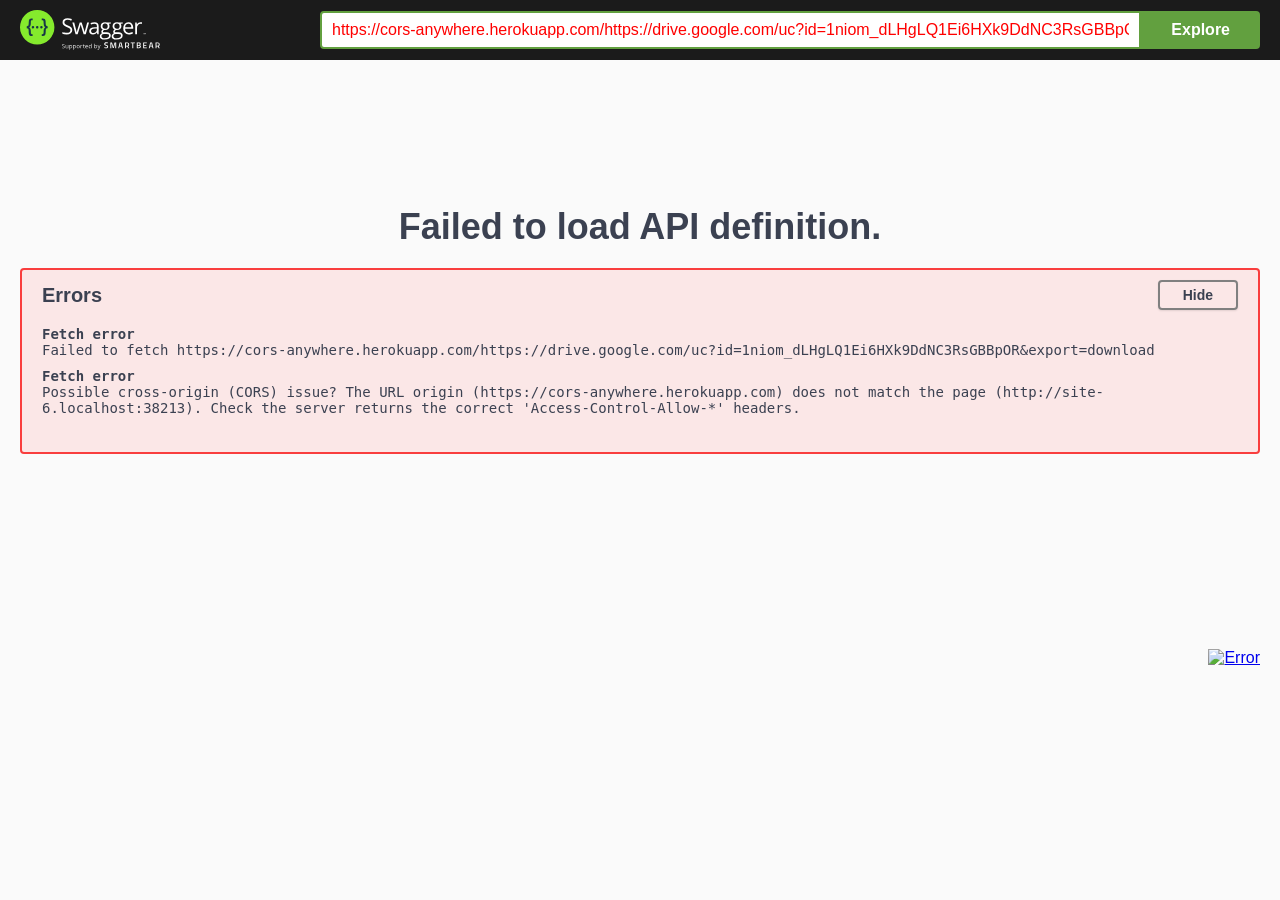
==== commit deb76aab: "Change swagger.yaml url" ====
--- a/swagger.html
+++ b/swagger.html
@@ -39,7 +39,7 @@
     window.onload = function() {
       // Begin Swagger UI call region
       const ui = SwaggerUIBundle({
-        url: "swagger.yaml",
+        url: "https://cors-anywhere.herokuapp.com/https://drive.google.com/uc?id=1niom_dLHgLQ1Ei6HXk9DdNC3RsGBBpOR&export=download",
         dom_id: '#swagger-ui',
         deepLinking: true,
         presets: [
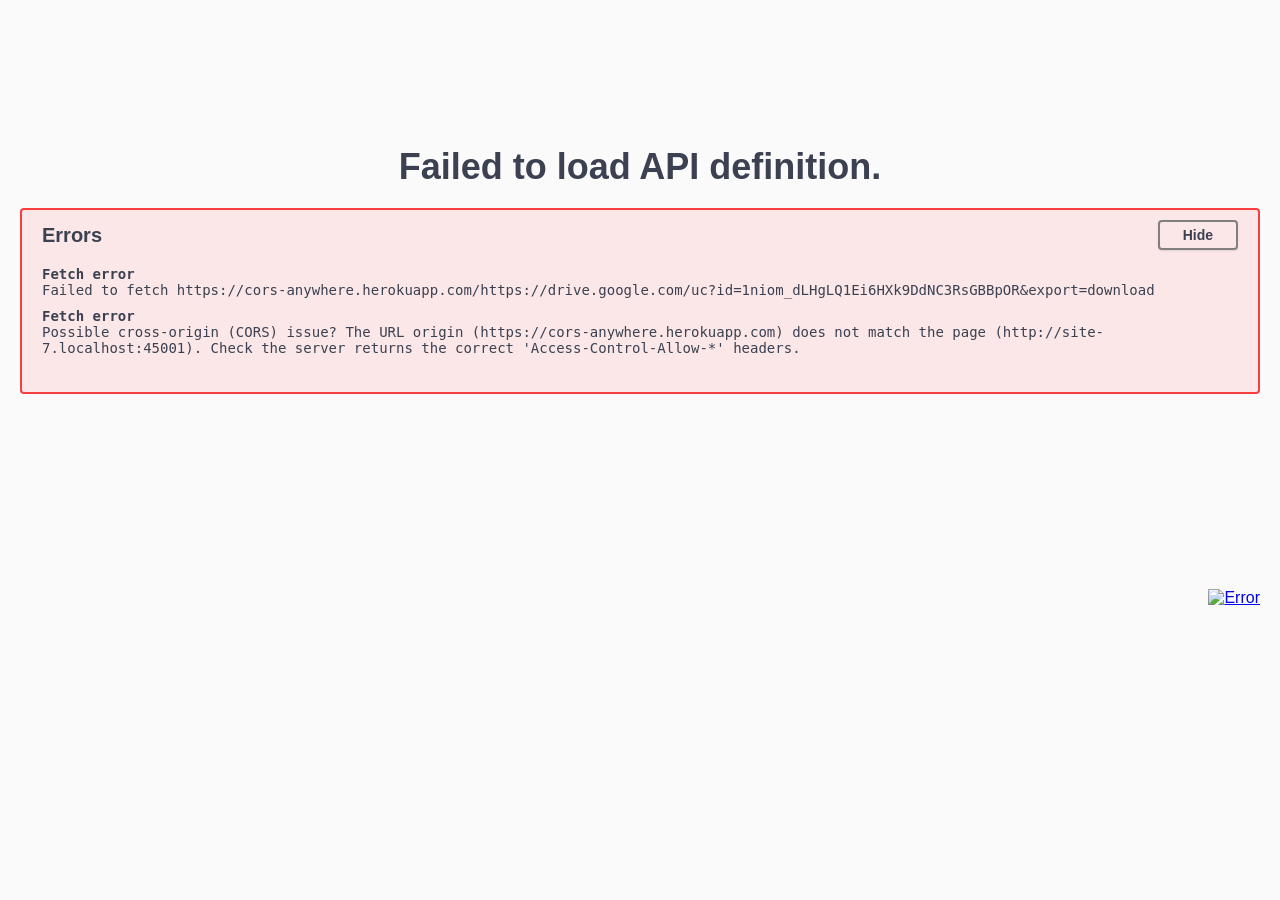
==== commit fd64f54b: "Hide topbar and link to swagger.yaml file" ====
--- a/swagger.html
+++ b/swagger.html
@@ -26,6 +26,16 @@
       {
         margin:0;
         background: #fafafa;
+      }
+
+      .swagger-ui .topbar
+      {
+        display: none !important;
+      }
+
+      .swagger-ui .main .link
+      {
+        display: none !important;
       }
     </style>
   </head>
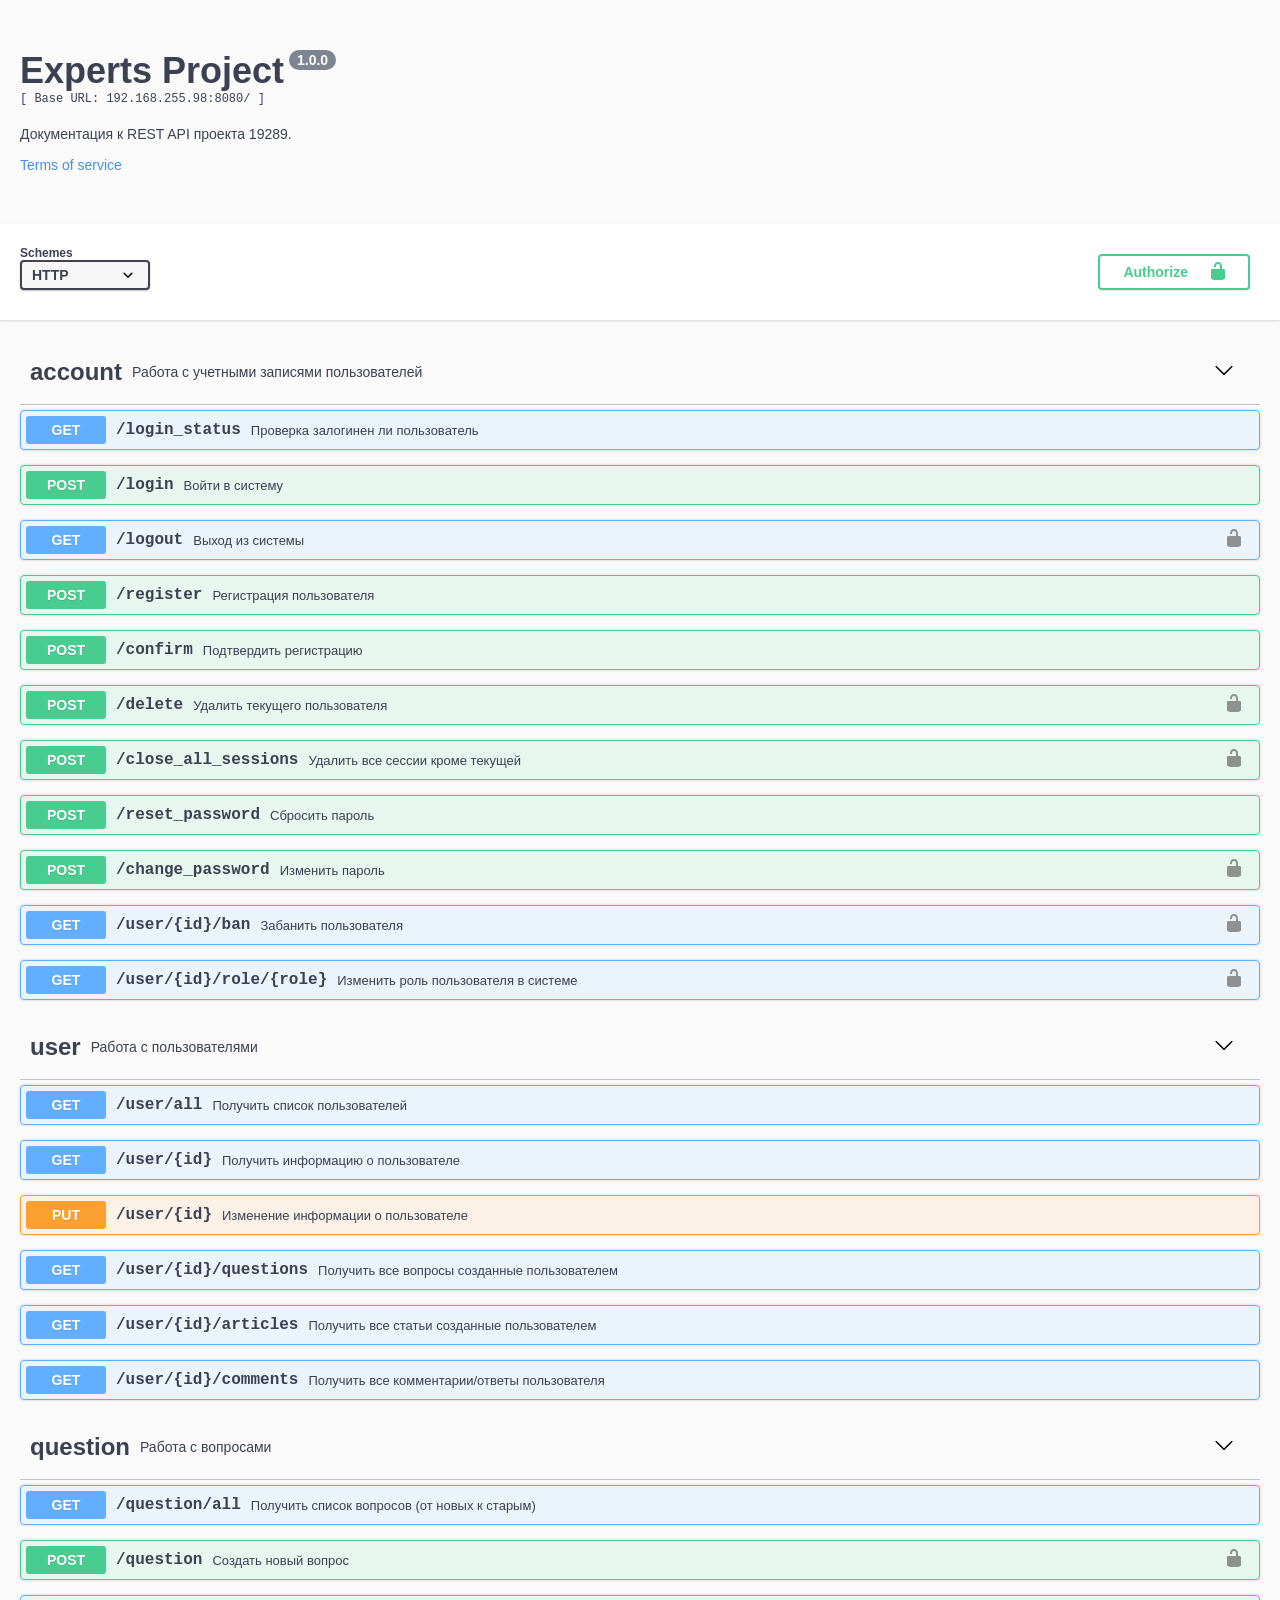
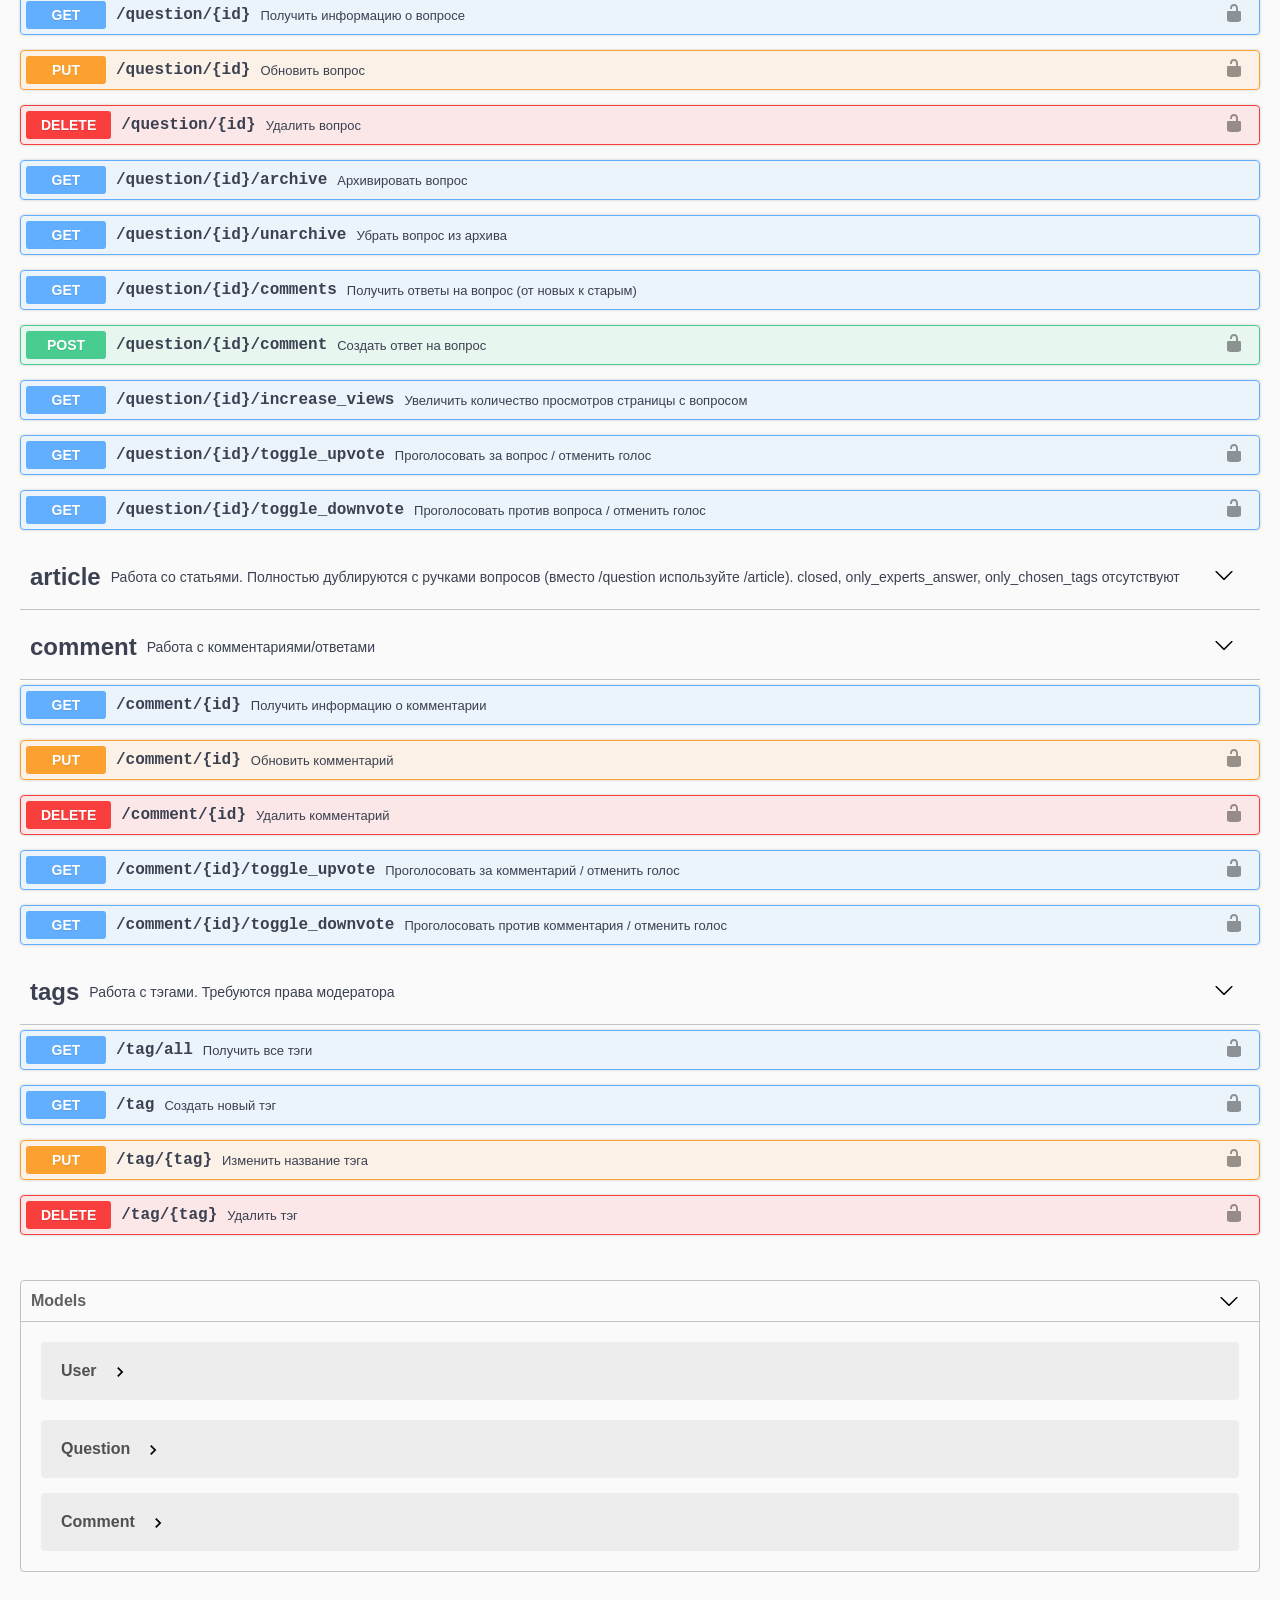
==== commit 160b3d67: "Fixes" ====
--- a/swagger.html
+++ b/swagger.html
@@ -49,7 +49,7 @@
     window.onload = function() {
       // Begin Swagger UI call region
       const ui = SwaggerUIBundle({
-        url: "https://cors-anywhere.herokuapp.com/https://drive.google.com/uc?id=1niom_dLHgLQ1Ei6HXk9DdNC3RsGBBpOR&export=download",
+        url: "./swagger.yaml",
         dom_id: '#swagger-ui',
         deepLinking: true,
         presets: [
